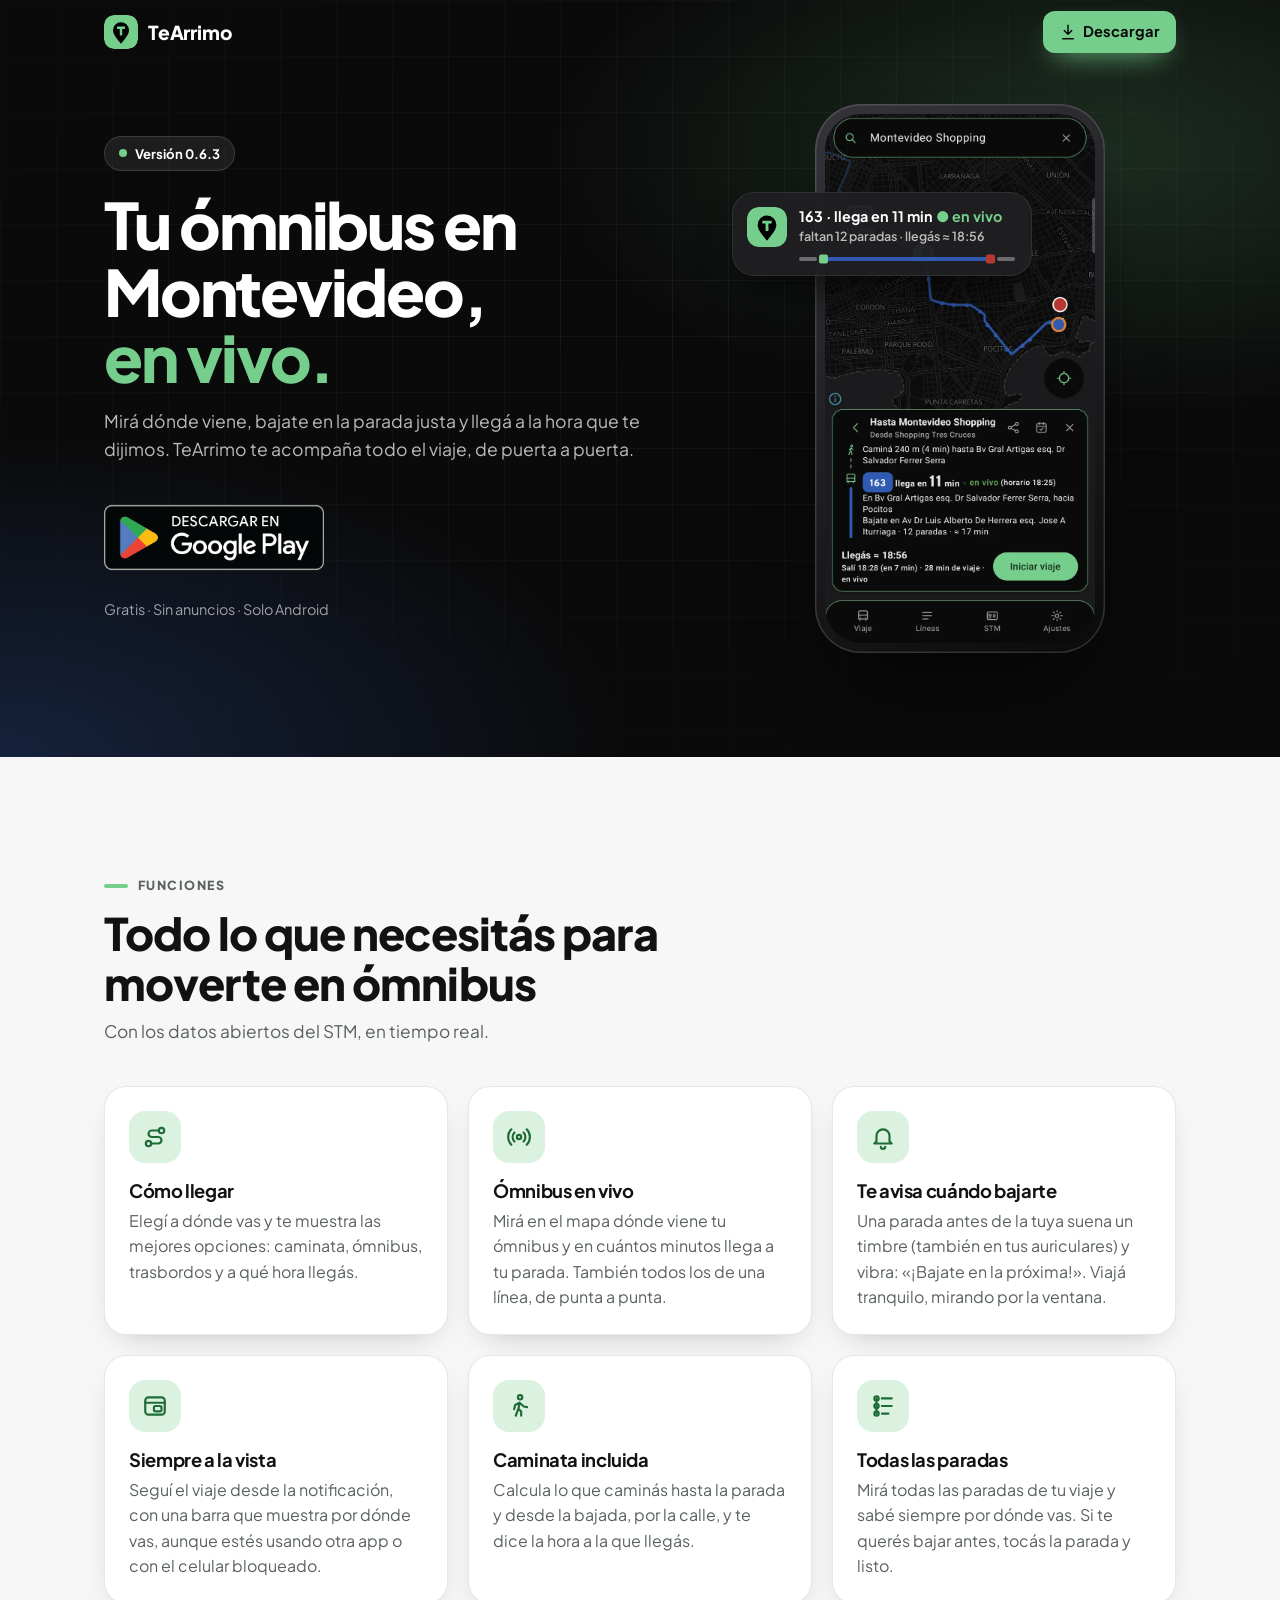
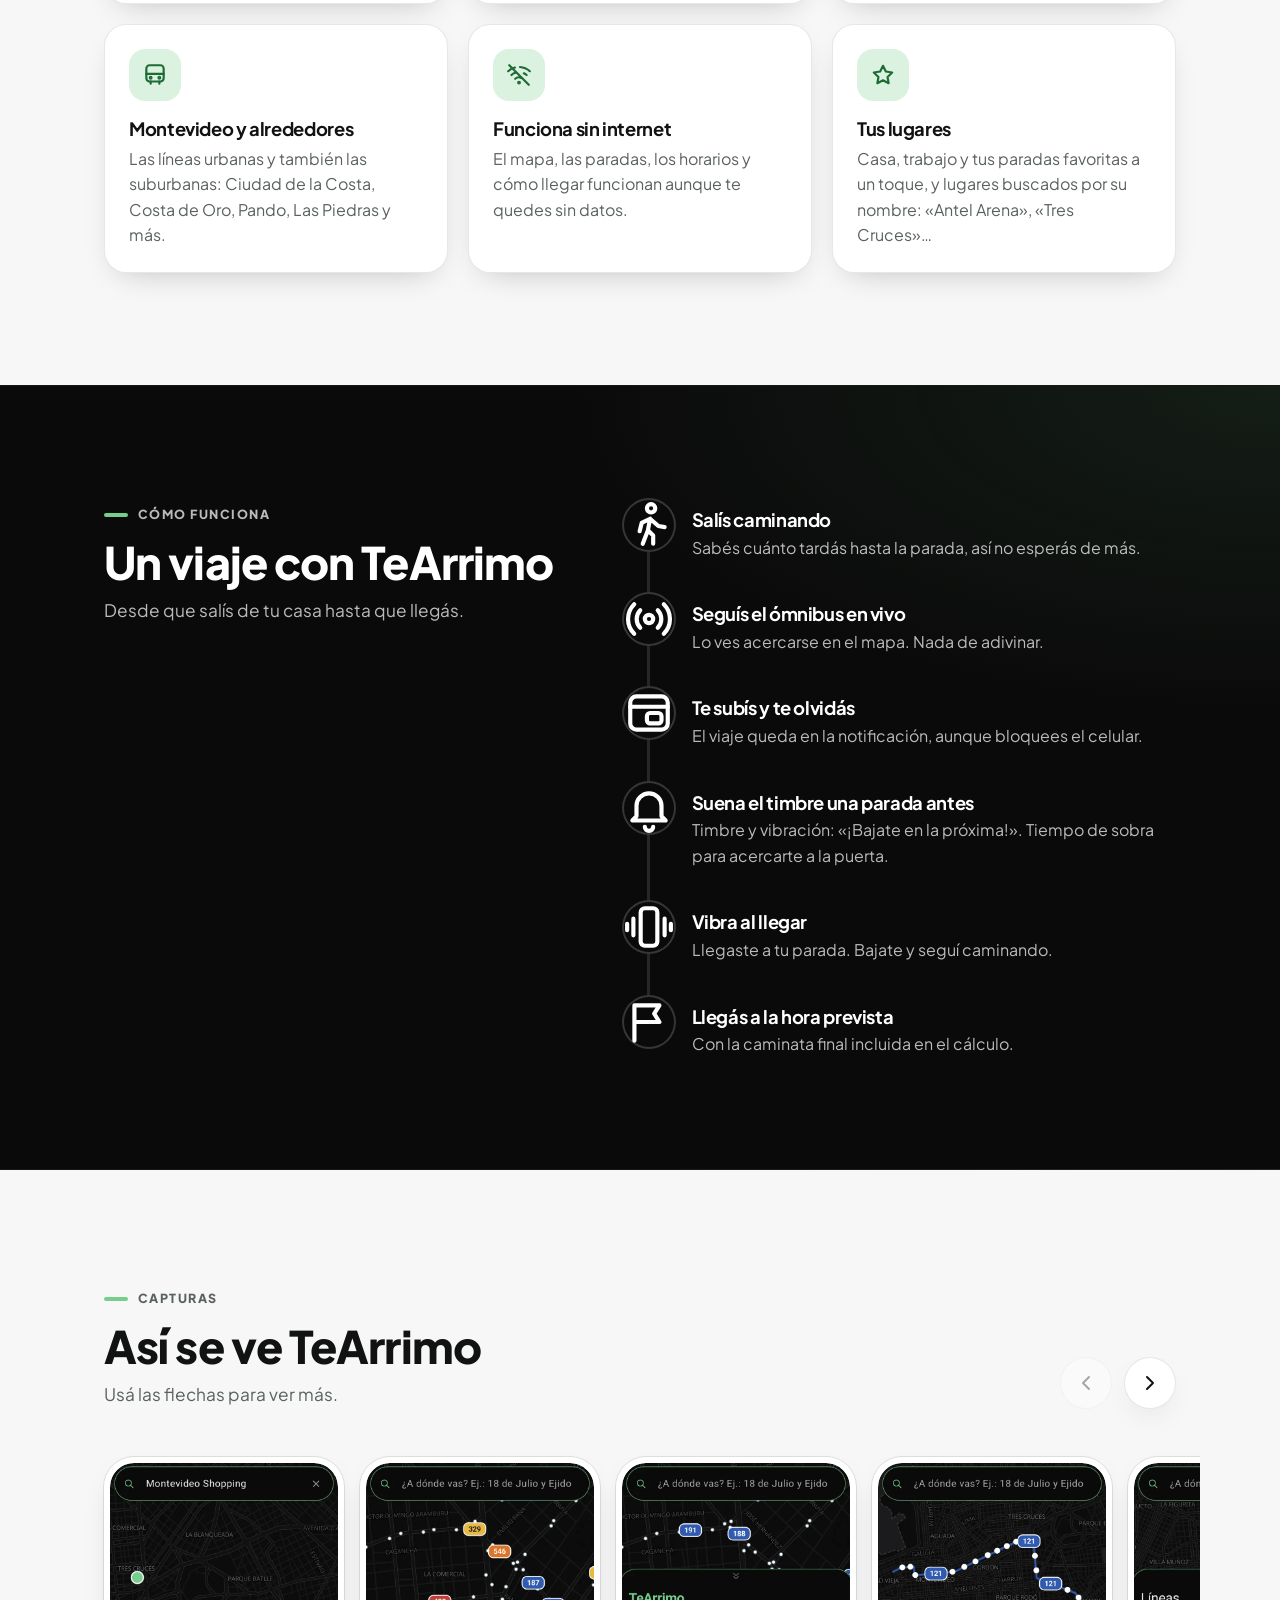
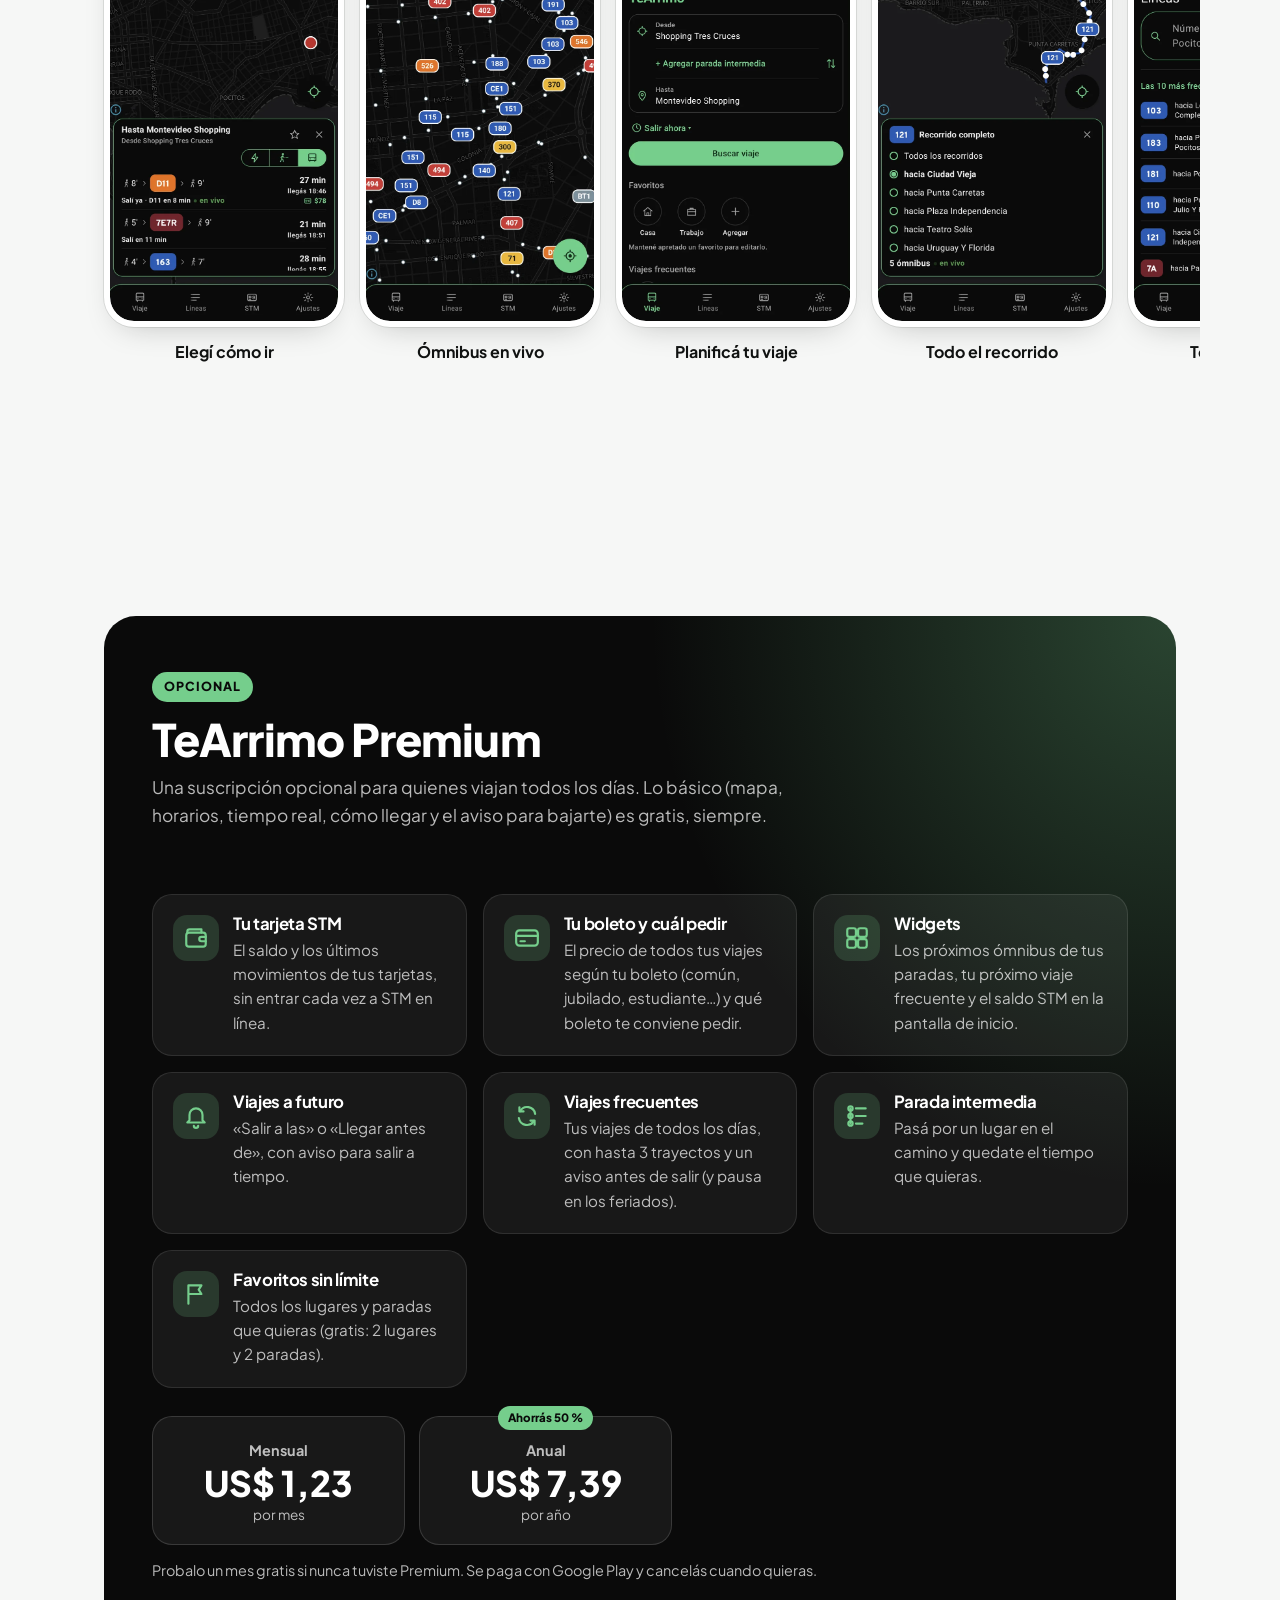
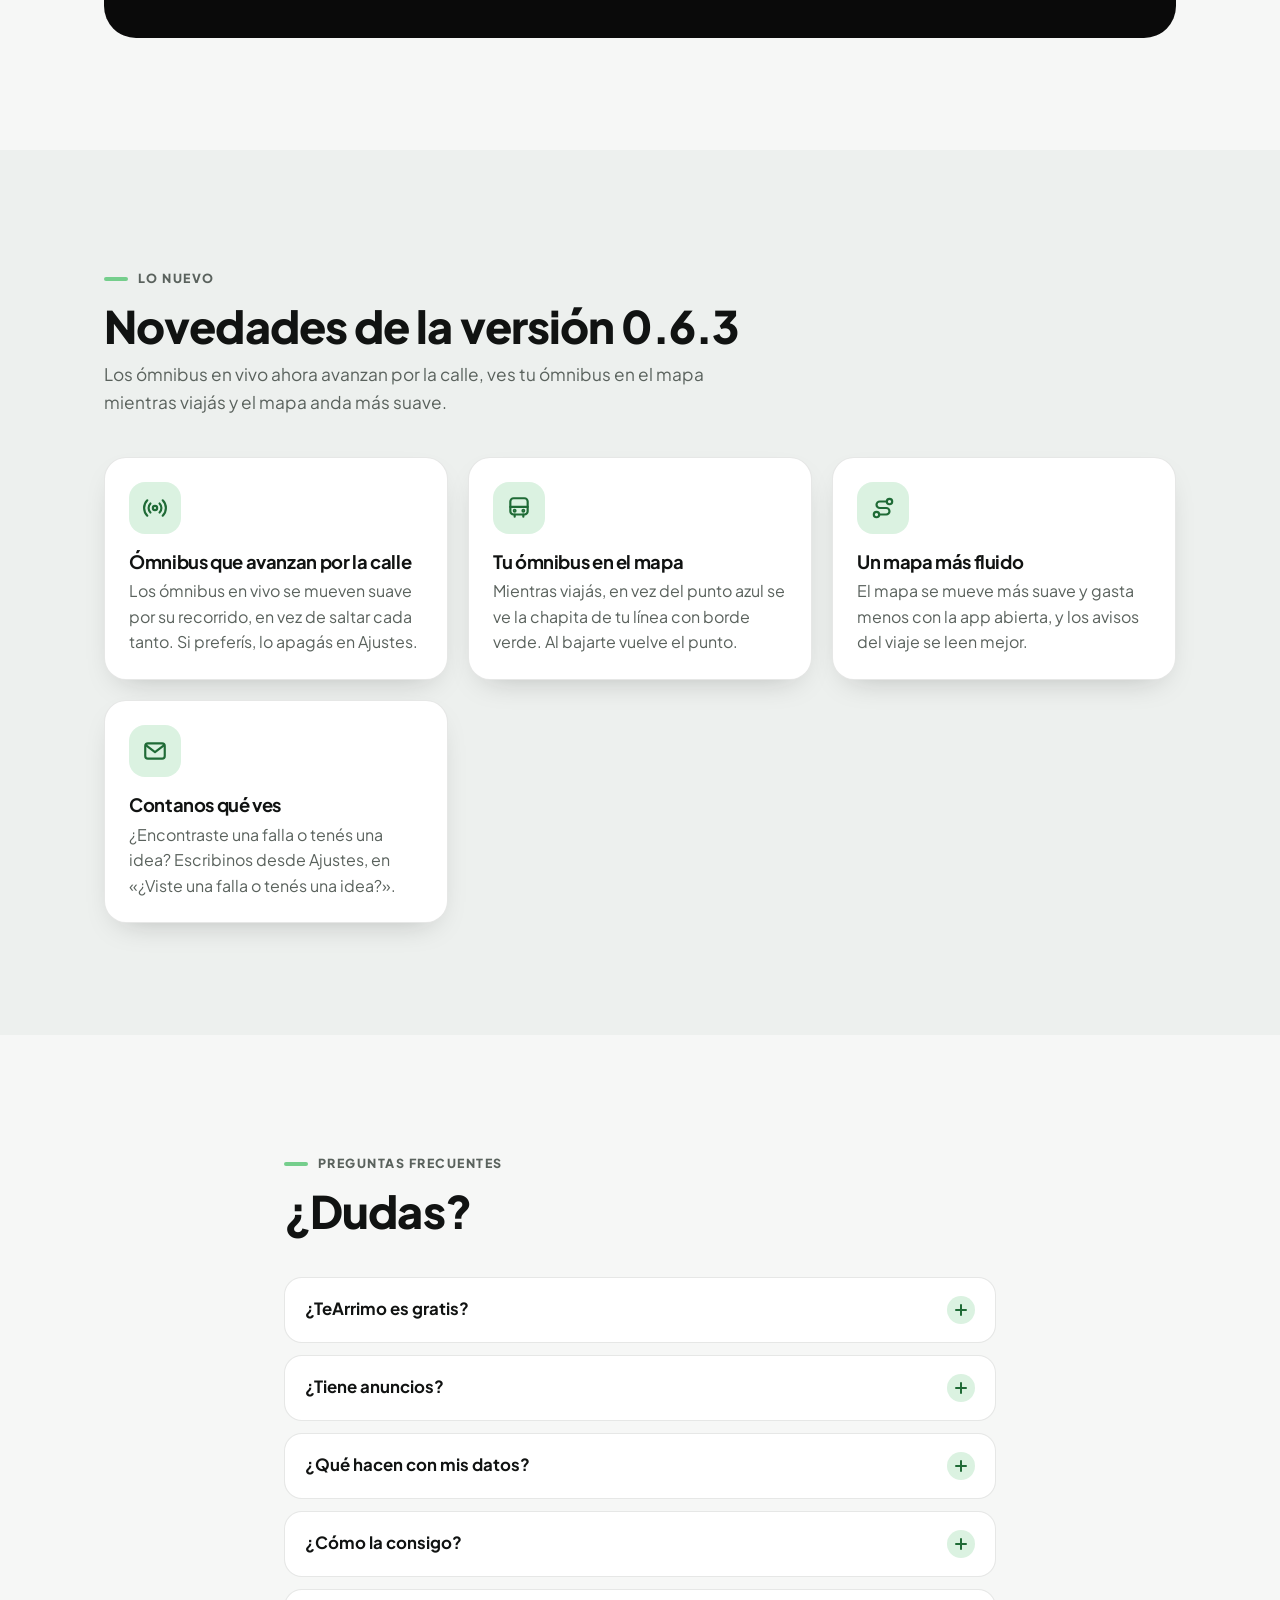
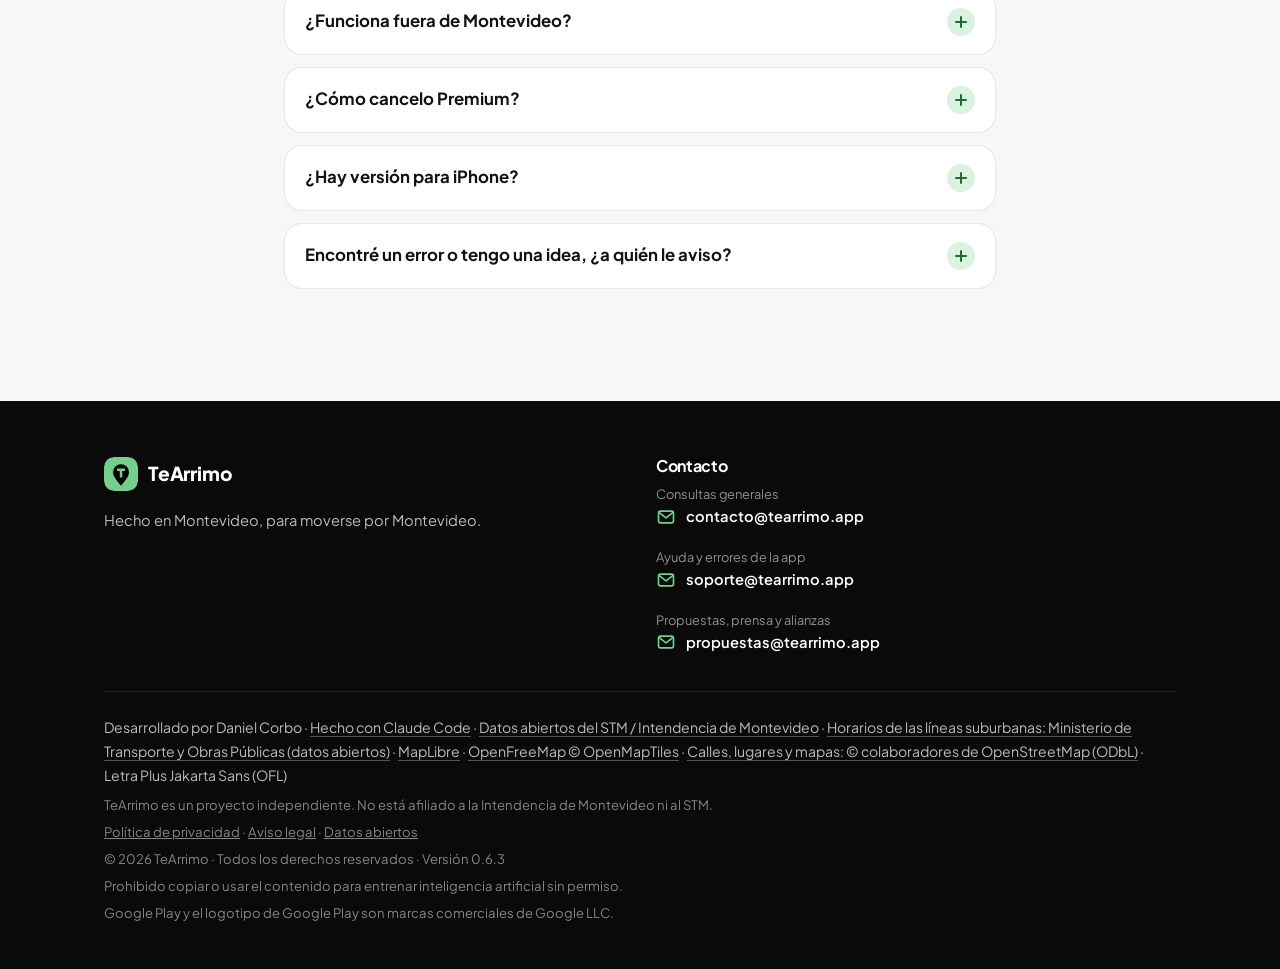
==== index.html @ 63206f64 "Versión 0.6.3: novedades (ómnibus en movimiento, tu ómnibus en el mapa, mapa más fluido, contacto) C" ====
<!doctype html>
<html lang="es-UY">
<head>
  <meta charset="utf-8">
  <meta name="viewport" content="width=device-width, initial-scale=1, viewport-fit=cover">
  <!-- Reserva de minería de textos y datos e inteligencia artificial (ver /legal/) -->
  <meta name="tdm-reservation" content="1">
  <meta name="tdm-policy" content="https://www.tearrimo.app/legal/">
  <meta name="robots" content="noai, noimageai">
  <title>TeArrimo · Tu ómnibus en Montevideo, en vivo</title>
  <meta name="description" content="TeArrimo es una app Android para viajar en ómnibus en Montevideo: ómnibus en vivo, alerta para bajarte en tu parada y hora estimada de llegada.">
  <link rel="canonical" href="https://www.tearrimo.app/">
  <!-- Ficha para Google: la escribe herramientas/armar-html.mjs con los datos de config.js (no tocar a mano) -->
  <!--auto:ficha-->
  <script type="application/ld+json">
[
  {
    "@context": "https://schema.org",
    "@type": "WebSite",
    "name": "TeArrimo",
    "url": "https://www.tearrimo.app/",
    "inLanguage": "es-UY"
  },
  {
    "@context": "https://schema.org",
    "@type": "MobileApplication",
    "name": "TeArrimo",
    "alternateName": "TeArrimo: ómnibus Montevideo",
    "description": "App Android para viajar en ómnibus en Montevideo y el área metropolitana: ómnibus en vivo, cómo llegar, alerta para bajarte en tu parada y hora estimada de llegada. Gratis y sin anuncios.",
    "url": "https://www.tearrimo.app/",
    "image": "https://www.tearrimo.app/img/icono-192.png",
    "operatingSystem": "Android",
    "applicationCategory": "TravelApplication",
    "inLanguage": "es",
    "softwareVersion": "0.6.3",
    "installUrl": "https://play.google.com/store/apps/details?id=app.omniuy",
    "downloadUrl": "https://play.google.com/store/apps/details?id=app.omniuy",
    "offers": {
      "@type": "Offer",
      "price": "0",
      "priceCurrency": "USD"
    },
    "areaServed": {
      "@type": "City",
      "name": "Montevideo"
    },
    "publisher": {
      "@type": "Organization",
      "name": "TeArrimo",
      "url": "https://www.tearrimo.app/",
      "logo": "https://www.tearrimo.app/img/icono-192.png"
    }
  }
]
  </script>
  <!--/auto:ficha-->
  <meta name="theme-color" content="#0A0A0A">

  <!-- Vista previa al compartir (WhatsApp, Facebook, etc.).
       WhatsApp NO lee config.js: si cambiás estos textos, cambialos acá. -->
  <meta property="og:type" content="website">
  <meta property="og:locale" content="es_UY">
  <meta property="og:site_name" content="TeArrimo">
  <meta property="og:title" content="TeArrimo · Tu ómnibus en Montevideo, en vivo">
  <meta property="og:description" content="Ómnibus en vivo, alerta para bajarte en tu parada y hora estimada de llegada. Descargala gratis para Android.">
  <meta property="og:url" content="https://www.tearrimo.app/">
  <meta property="og:image" content="https://www.tearrimo.app/img/og-imagen.png?v=3">
  <meta property="og:image:width" content="1200">
  <meta property="og:image:height" content="630">
  <meta property="og:image:alt" content="TeArrimo, tu ómnibus en Montevideo en vivo">
  <meta name="twitter:card" content="summary_large_image">

  <!-- Ícono de la pestaña: .ico para las computadoras (algunos navegadores lo piden siempre en /favicon.ico),
       32×32 en PNG y SVG para los que lo entienden -->
  <link rel="icon" href="/favicon.ico?v=3" sizes="32x32">
  <link rel="icon" href="img/favicon-32.png?v=3" type="image/png" sizes="32x32">
  <link rel="icon" href="img/favicon.svg?v=3" type="image/svg+xml">
  <link rel="icon" href="img/icono-192.png?v=3" type="image/png" sizes="192x192">
  <link rel="apple-touch-icon" href="img/icono-180.png?v=3">

  <link rel="preconnect" href="https://fonts.googleapis.com">
  <link rel="preconnect" href="https://fonts.gstatic.com" crossorigin>
  <link href="https://fonts.googleapis.com/css2?family=Plus+Jakarta+Sans:wght@400;600;700;800&display=swap" rel="stylesheet">
  <link rel="stylesheet" href="css/estilos.css">

  <script src="config.js"></script>
  <script>
    /* Aplica los colores de config.js antes de mostrar la página */
    (function () {
      var raiz = document.documentElement;
      raiz.classList.add('js');
      var c = window.OMNIUY && window.OMNIUY.colores;
      if (!c) return;
      if (c.principal) raiz.style.setProperty('--principal', c.principal);
      if (c.acento) raiz.style.setProperty('--acento', c.acento);
      if (c.sobreAcento) raiz.style.setProperty('--sobre-acento', c.sobreAcento);
    })();
  </script>
  <script src="js/plantillas.js" defer></script>
  <script src="js/main.js" defer></script>
</head>
<body>
  <a class="saltar" href="#contenido">Saltar al contenido</a>

  <!-- ================= BARRA SUPERIOR ================= -->
  <header class="barra" id="barra">
    <div class="contenedor barra__in">
      <a class="marca" href="#inicio" aria-label="TeArrimo, inicio">
        <img data-logo src="img/logo.svg" alt="" width="34" height="34">
        <span>TeArrimo</span>
      </a>
      <a class="btn btn--acento btn--chico" data-apk href="https://play.google.com/store/apps/details?id=app.omniuy" target="_blank" rel="noopener">
        <span data-icono="descargar"></span>Descargar
      </a>
    </div>
  </header>

  <main id="contenido">

    <!-- ================= PORTADA ================= -->
    <section class="hero" id="inicio">
      <div class="contenedor hero__in">
        <div class="hero__texto">
          <span class="chip revelar" data-version>Versión 0.6.3</span>
          <!-- Aviso de la próxima versión (config.js › textos.seViene.aviso; vacío = no se ve) -->
          <a class="anuncio revelar" href="#se-viene" data-aviso-se-viene hidden>
            <span data-t="seViene.aviso"></span><span aria-hidden="true">→</span>
          </a>
          <h1 class="revelar" style="--retardo:80ms">
            <span data-t="hero.titulo">Tu ómnibus en Montevideo,</span>
            <em data-t="hero.tituloDestacado">en vivo.</em>
          </h1>
          <p class="hero__sub revelar" style="--retardo:160ms" data-t="hero.subtitulo">Mirá dónde viene, bajate en la parada justa y llegá a la hora que te dijimos. TeArrimo te acompaña todo el viaje, de puerta a puerta.</p>

          <div class="descarga revelar" id="descargar" style="--retardo:240ms">
            <a class="btn btn--acento btn--grande btn--pulso" data-apk href="#" hidden>
              <span data-icono="descargar"></span>
              <span class="btn__textos">
                <strong data-t="hero.boton">Descargar APK</strong>
                <small data-version-linea>Gratis en Google Play</small>
              </span>
            </a>
            <!-- Botón de antes de publicar («Próximamente en Google Play»): escondido mientras está el badge -->
            <a class="btn btn--play" data-play href="#" role="button" aria-disabled="true" hidden>
              <span data-icono="play"></span>
              <span class="btn__textos">
                <small>Próximamente en</small>
                <strong>Google Play</strong>
              </span>
            </a>
            <!-- Badge oficial de Google Play: se muestra cuando la app está publicada -->
            <a class="badge-play" data-play-badge href="https://play.google.com/store/apps/details?id=app.omniuy" target="_blank" rel="noopener">
              <img src="img/google-play-badge.png" alt="Descargar en Google Play" width="646" height="250">
            </a>
          </div>
          <p class="hero__nota revelar" style="--retardo:320ms">
            <span data-t="hero.nota">Gratis · Sin anuncios · Solo Android</span><span data-requisitos></span><span data-solo-apk hidden> ·
            <a href="#instalar" data-t="hero.enlaceAyuda">¿Cómo se instala?</a></span>
          </p>
        </div>

        <div class="hero__visual revelar" style="--retardo:200ms">
          <div class="telefono">
            <div class="telefono__pantalla">
              <img class="telefono__captura" data-captura-portada alt="Captura de TeArrimo" hidden>
              <!-- Ilustración que se muestra mientras no haya captura de portada -->
              <svg class="mapa" data-mapa viewBox="0 0 260 540" preserveAspectRatio="xMidYMid slice" aria-hidden="true">
                <rect class="mapa__tierra" width="260" height="540"/>
                <g class="mapa__calles">
                  <path d="M0 120L260 40M0 230L260 150M0 350L260 250M-20 470L260 380"/>
                  <path d="M40 0L90 540M150 0L130 540M230 0L250 540"/>
                  <path class="mapa__avenida" d="M0 300C80 280 120 200 260 190"/>
                </g>
                <path class="mapa__agua" d="M0 455C40 440 70 470 110 462S170 480 200 500 250 505 260 520V540H0Z"/>
                <path class="mapa__ruta" id="ruta" d="M60 430L120 395L140 330L150 260L190 215L200 160L222 120"/>
                <path class="mapa__caminata" d="M40 452L60 430M222 120L236 92"/>
                <circle class="mapa__subida" cx="60" cy="430" r="7"/>
                <circle class="mapa__bajada" cx="222" cy="120" r="7"/>
                <circle class="mapa__yo" cx="40" cy="452" r="6"/>
                <circle class="mapa__destino" cx="236" cy="92" r="8"/>
                <g class="mapa__bus">
                  <circle r="15"/>
                  <path d="M-6-7h12a2 2 0 0 1 2 2v9a2 2 0 0 1-2 2h-12a2 2 0 0 1-2-2v-9a2 2 0 0 1 2-2zM-8-1h16"/>
                  <animateMotion dur="11s" repeatCount="indefinite" rotate="0">
                    <mpath href="#ruta"/>
                  </animateMotion>
                </g>
              </svg>
            </div>
          </div>
          <!-- Notificación de ejemplo, con el estilo de la de la app -->
          <div class="aviso-flotante" aria-hidden="true">
            <img class="aviso-flotante__icono" data-logo src="img/logo.svg" alt="" width="40" height="40">
            <span class="aviso-flotante__textos">
              <strong><span data-t="hero.notificacionTitulo">163 · llega en 11 min</span> <em>● en vivo</em></strong>
              <small data-t="hero.notificacionTexto">faltan 12 paradas · llegás ≈ 18:56</small>
              <span class="aviso-flotante__barra"><i></i><b></b><i></i></span>
            </span>
          </div>
        </div>
      </div>
    </section>

    <!-- ================= FUNCIONES ================= -->
    <section class="seccion" id="funciones">
      <div class="contenedor">
        <div class="cabeza-con-flechas">
          <header class="seccion__cabeza revelar">
            <span class="antetitulo" data-t="funciones.antetitulo">Funciones</span>
            <h2 data-t="funciones.titulo">Todo lo que necesitás para moverte en ómnibus</h2>
            <p class="seccion__intro" data-t="funciones.intro">Con los datos abiertos del STM, en tiempo real.</p>
          </header>
          <!-- Flechas: solo con mouse y si las tarjetas están en fila (ventana angosta) -->
          <div class="flechas" data-flechas-de="lista-funciones" hidden>
            <button type="button" class="flecha" data-desplazar="-1" aria-label="Ver las anteriores"><span data-icono="izquierda"></span></button>
            <button type="button" class="flecha" data-desplazar="1" aria-label="Ver más"><span data-icono="derecha"></span></button>
          </div>
        </div>
        <div class="grid grid--funciones deslizable" id="lista-funciones" tabindex="0" aria-label="Funciones"><!--auto--><article class="tarjeta revelar" style="--retardo:0ms"><div class="icono"><svg viewBox="0 0 24 24" fill="none" stroke="currentColor" stroke-width="2" stroke-linecap="round" stroke-linejoin="round" aria-hidden="true"><circle cx="6" cy="18" r="2.5"/><circle cx="18" cy="6" r="2.5"/><path d="M8.5 18H15a3 3 0 0 0 0-6H9a3 3 0 0 1 0-6h6.5"/></svg></div><h3>Cómo llegar</h3><p>Elegí a dónde vas y te muestra las mejores opciones: caminata, ómnibus, trasbordos y a qué hora llegás.</p></article><article class="tarjeta revelar" style="--retardo:90ms"><div class="icono"><svg viewBox="0 0 24 24" fill="none" stroke="currentColor" stroke-width="2" stroke-linecap="round" stroke-linejoin="round" aria-hidden="true"><circle cx="12" cy="12" r="2"/><path d="M7.8 7.8a6 6 0 0 0 0 8.4M16.2 7.8a6 6 0 0 1 0 8.4M4.9 4.9a10 10 0 0 0 0 14.2M19.1 4.9a10 10 0 0 1 0 14.2"/></svg></div><h3>Ómnibus en vivo</h3><p>Mirá en el mapa dónde viene tu ómnibus y en cuántos minutos llega a tu parada. También todos los de una línea, de punta a punta.</p></article><article class="tarjeta revelar" style="--retardo:180ms"><div class="icono"><svg viewBox="0 0 24 24" fill="none" stroke="currentColor" stroke-width="2" stroke-linecap="round" stroke-linejoin="round" aria-hidden="true"><path d="M6 16v-5a6 6 0 1 1 12 0v5l2 2H4z"/><path d="M10 21a2 2 0 0 0 4 0"/></svg></div><h3>Te avisa cuándo bajarte</h3><p>Una parada antes de la tuya suena un timbre (también en tus auriculares) y vibra: «¡Bajate en la próxima!». Viajá tranquilo, mirando por la ventana.</p></article><article class="tarjeta revelar" style="--retardo:0ms"><div class="icono"><svg viewBox="0 0 24 24" fill="none" stroke="currentColor" stroke-width="2" stroke-linecap="round" stroke-linejoin="round" aria-hidden="true"><rect x="3" y="4" width="18" height="16" rx="3"/><path d="M3 9h18"/><rect x="11" y="12" width="7" height="5" rx="1.5"/></svg></div><h3>Siempre a la vista</h3><p>Seguí el viaje desde la notificación, con una barra que muestra por dónde vas, aunque estés usando otra app o con el celular bloqueado.</p></article><article class="tarjeta revelar" style="--retardo:90ms"><div class="icono"><svg viewBox="0 0 24 24" fill="none" stroke="currentColor" stroke-width="2" stroke-linecap="round" stroke-linejoin="round" aria-hidden="true"><circle cx="13" cy="4" r="2"/><path d="M9 21l2.5-6.5L14 17v4M11.5 14.5L12.5 9l4 3.5 3 .5M12.5 9L8.5 11l-1 4"/></svg></div><h3>Caminata incluida</h3><p>Calcula lo que caminás hasta la parada y desde la bajada, por la calle, y te dice la hora a la que llegás.</p></article><article class="tarjeta revelar" style="--retardo:180ms"><div class="icono"><svg viewBox="0 0 24 24" fill="none" stroke="currentColor" stroke-width="2" stroke-linecap="round" stroke-linejoin="round" aria-hidden="true"><path d="M6 5v14"/><circle cx="6" cy="5" r="2"/><circle cx="6" cy="12" r="2"/><circle cx="6" cy="19" r="2"/><path d="M11 5h9M11 12h9M11 19h6"/></svg></div><h3>Todas las paradas</h3><p>Mirá todas las paradas de tu viaje y sabé siempre por dónde vas. Si te querés bajar antes, tocás la parada y listo.</p></article><article class="tarjeta revelar" style="--retardo:0ms"><div class="icono"><svg viewBox="0 0 24 24" fill="none" stroke="currentColor" stroke-width="2" stroke-linecap="round" stroke-linejoin="round" aria-hidden="true"><rect x="4" y="3" width="16" height="15" rx="3"/><path d="M4 11h16M8 18v2M16 18v2"/><circle cx="8" cy="14.5" r=".8"/><circle cx="16" cy="14.5" r=".8"/></svg></div><h3>Montevideo y alrededores</h3><p>Las líneas urbanas y también las suburbanas: Ciudad de la Costa, Costa de Oro, Pando, Las Piedras y más.</p></article><article class="tarjeta revelar" style="--retardo:90ms"><div class="icono"><svg viewBox="0 0 24 24" fill="none" stroke="currentColor" stroke-width="2" stroke-linecap="round" stroke-linejoin="round" aria-hidden="true"><path d="M2 8.5a15 15 0 0 1 6.2-3.4M12.9 4.6A15 15 0 0 1 22 8.5M5 12a10 10 0 0 1 4.2-2.3M19 12a10 10 0 0 0-2.5-1.6M8.5 15.5a5 5 0 0 1 5.6-.8"/><circle cx="12" cy="19" r=".8"/><path d="M3 3l18 18"/></svg></div><h3>Funciona sin internet</h3><p>El mapa, las paradas, los horarios y cómo llegar funcionan aunque te quedes sin datos.</p></article><article class="tarjeta revelar" style="--retardo:180ms"><div class="icono"><svg viewBox="0 0 24 24" fill="none" stroke="currentColor" stroke-width="2" stroke-linecap="round" stroke-linejoin="round" aria-hidden="true"><path d="M12 3.5l2.6 5.3 5.9.9-4.3 4.1 1 5.8L12 16.9l-5.2 2.7 1-5.8-4.3-4.1 5.9-.9z"/></svg></div><h3>Tus lugares</h3><p>Casa, trabajo y tus paradas favoritas a un toque, y lugares buscados por su nombre: «Antel Arena», «Tres Cruces»…</p></article><!--/auto--></div>
      </div>
    </section>

    <!-- ================= UN VIAJE ================= -->
    <section class="seccion seccion--oscura" id="viaje">
      <div class="contenedor viaje__in">
        <header class="seccion__cabeza revelar">
          <span class="antetitulo" data-t="viaje.antetitulo">Cómo funciona</span>
          <h2 data-t="viaje.titulo">Un viaje con TeArrimo</h2>
          <p class="seccion__intro" data-t="viaje.intro">Desde que salís de tu casa hasta que llegás.</p>
        </header>
        <ol class="linea" id="lista-viaje">
          <li class="linea__progreso" aria-hidden="true"></li>
          <!--auto--><li class="paso revelar"><div class="paso__icono"><svg viewBox="0 0 24 24" fill="none" stroke="currentColor" stroke-width="2" stroke-linecap="round" stroke-linejoin="round" aria-hidden="true"><circle cx="13" cy="4" r="2"/><path d="M9 21l2.5-6.5L14 17v4M11.5 14.5L12.5 9l4 3.5 3 .5M12.5 9L8.5 11l-1 4"/></svg></div><div><h3>Salís caminando</h3><p>Sabés cuánto tardás hasta la parada, así no esperás de más.</p></div></li><li class="paso revelar"><div class="paso__icono"><svg viewBox="0 0 24 24" fill="none" stroke="currentColor" stroke-width="2" stroke-linecap="round" stroke-linejoin="round" aria-hidden="true"><circle cx="12" cy="12" r="2"/><path d="M7.8 7.8a6 6 0 0 0 0 8.4M16.2 7.8a6 6 0 0 1 0 8.4M4.9 4.9a10 10 0 0 0 0 14.2M19.1 4.9a10 10 0 0 1 0 14.2"/></svg></div><div><h3>Seguís el ómnibus en vivo</h3><p>Lo ves acercarse en el mapa. Nada de adivinar.</p></div></li><li class="paso revelar"><div class="paso__icono"><svg viewBox="0 0 24 24" fill="none" stroke="currentColor" stroke-width="2" stroke-linecap="round" stroke-linejoin="round" aria-hidden="true"><rect x="3" y="4" width="18" height="16" rx="3"/><path d="M3 9h18"/><rect x="11" y="12" width="7" height="5" rx="1.5"/></svg></div><div><h3>Te subís y te olvidás</h3><p>El viaje queda en la notificación, aunque bloquees el celular.</p></div></li><li class="paso revelar"><div class="paso__icono"><svg viewBox="0 0 24 24" fill="none" stroke="currentColor" stroke-width="2" stroke-linecap="round" stroke-linejoin="round" aria-hidden="true"><path d="M6 16v-5a6 6 0 1 1 12 0v5l2 2H4z"/><path d="M10 21a2 2 0 0 0 4 0"/></svg></div><div><h3>Suena el timbre una parada antes</h3><p>Timbre y vibración: «¡Bajate en la próxima!». Tiempo de sobra para acercarte a la puerta.</p></div></li><li class="paso revelar"><div class="paso__icono"><svg viewBox="0 0 24 24" fill="none" stroke="currentColor" stroke-width="2" stroke-linecap="round" stroke-linejoin="round" aria-hidden="true"><rect x="8" y="3" width="8" height="18" rx="2"/><path d="M4.5 8v8M19.5 8v8M1.5 10.5v3M22.5 10.5v3"/></svg></div><div><h3>Vibra al llegar</h3><p>Llegaste a tu parada. Bajate y seguí caminando.</p></div></li><li class="paso revelar"><div class="paso__icono"><svg viewBox="0 0 24 24" fill="none" stroke="currentColor" stroke-width="2" stroke-linecap="round" stroke-linejoin="round" aria-hidden="true"><path d="M5 21V4M5 4h12l-2.5 4L17 12H5"/></svg></div><div><h3>Llegás a la hora prevista</h3><p>Con la caminata final incluida en el cálculo.</p></div></li><!--/auto-->
        </ol>
      </div>
    </section>

    <!-- ================= CAPTURAS ================= -->
    <section class="seccion" id="capturas">
      <div class="contenedor">
        <div class="capturas__cabeza">
          <header class="seccion__cabeza revelar">
            <span class="antetitulo" data-t="capturas.antetitulo">Capturas</span>
            <h2 data-t="capturas.titulo">Así se ve TeArrimo</h2>
            <p class="seccion__intro" data-capturas-intro data-t="capturas.intro">Deslizá para ver más.</p>
          </header>
          <!-- Flechas: solo aparecen en computadoras (con mouse) -->
          <div class="flechas revelar" data-flechas hidden>
            <button type="button" class="flecha" data-desplazar="-1" aria-label="Ver capturas anteriores">
              <span data-icono="izquierda"></span>
            </button>
            <button type="button" class="flecha" data-desplazar="1" aria-label="Ver más capturas">
              <span data-icono="derecha"></span>
            </button>
          </div>
        </div>
        <div class="carrusel" id="lista-capturas" tabindex="0" aria-label="Capturas de pantalla"><!--auto--><figure class="captura revelar" style="--retardo:0ms"><div class="captura__marco"><div class="captura__vacia"><span class="icono"><svg viewBox="0 0 24 24" fill="none" stroke="currentColor" stroke-width="2" stroke-linecap="round" stroke-linejoin="round" aria-hidden="true"><rect x="3" y="3" width="18" height="18" rx="3"/><circle cx="9" cy="9" r="2"/><path d="M21 15l-5-5L5 21"/></svg></span>Captura en camino</div><img src="img/capturas/captura-1.webp?v=3" alt="Elegí cómo ir" loading="lazy" decoding="async"></div><figcaption>Elegí cómo ir</figcaption></figure><figure class="captura revelar" style="--retardo:90ms"><div class="captura__marco"><div class="captura__vacia"><span class="icono"><svg viewBox="0 0 24 24" fill="none" stroke="currentColor" stroke-width="2" stroke-linecap="round" stroke-linejoin="round" aria-hidden="true"><rect x="3" y="3" width="18" height="18" rx="3"/><circle cx="9" cy="9" r="2"/><path d="M21 15l-5-5L5 21"/></svg></span>Captura en camino</div><img src="img/capturas/captura-2.webp?v=3" alt="Ómnibus en vivo" loading="lazy" decoding="async"></div><figcaption>Ómnibus en vivo</figcaption></figure><figure class="captura revelar" style="--retardo:180ms"><div class="captura__marco"><div class="captura__vacia"><span class="icono"><svg viewBox="0 0 24 24" fill="none" stroke="currentColor" stroke-width="2" stroke-linecap="round" stroke-linejoin="round" aria-hidden="true"><rect x="3" y="3" width="18" height="18" rx="3"/><circle cx="9" cy="9" r="2"/><path d="M21 15l-5-5L5 21"/></svg></span>Captura en camino</div><img src="img/capturas/captura-3.webp?v=3" alt="Planificá tu viaje" loading="lazy" decoding="async"></div><figcaption>Planificá tu viaje</figcaption></figure><figure class="captura revelar" style="--retardo:270ms"><div class="captura__marco"><div class="captura__vacia"><span class="icono"><svg viewBox="0 0 24 24" fill="none" stroke="currentColor" stroke-width="2" stroke-linecap="round" stroke-linejoin="round" aria-hidden="true"><rect x="3" y="3" width="18" height="18" rx="3"/><circle cx="9" cy="9" r="2"/><path d="M21 15l-5-5L5 21"/></svg></span>Captura en camino</div><img src="img/capturas/captura-4.webp?v=3" alt="Todo el recorrido" loading="lazy" decoding="async"></div><figcaption>Todo el recorrido</figcaption></figure><figure class="captura revelar" style="--retardo:270ms"><div class="captura__marco"><div class="captura__vacia"><span class="icono"><svg viewBox="0 0 24 24" fill="none" stroke="currentColor" stroke-width="2" stroke-linecap="round" stroke-linejoin="round" aria-hidden="true"><rect x="3" y="3" width="18" height="18" rx="3"/><circle cx="9" cy="9" r="2"/><path d="M21 15l-5-5L5 21"/></svg></span>Captura en camino</div><img src="img/capturas/captura-5.webp?v=3" alt="Todas las líneas" loading="lazy" decoding="async"></div><figcaption>Todas las líneas</figcaption></figure><!--/auto--></div>
      </div>
    </section>

    <!-- ================= INSTALAR ================= -->
    <section class="seccion seccion--alterna" id="instalar" data-solo-apk hidden>
      <div class="contenedor">
        <header class="seccion__cabeza revelar">
          <span class="antetitulo" data-t="instalar.antetitulo">Instalación</span>
          <h2 data-t="instalar.titulo">Cómo instalar el APK</h2>
          <p class="seccion__intro" data-t="instalar.intro">Lleva un minuto. Como la app todavía no está en Google Play, se instala con un archivo.</p>
        </header>
        <ol class="grid grid--pasos" id="lista-pasos"><!--auto--><li class="tarjeta paso-instalar revelar" style="--retardo:0ms"><h3>Tocá «Descargar APK»</h3><p>Se descarga el archivo omniuy.apk. Si el navegador te pregunta, elegí «Descargar de todos modos».</p></li><li class="tarjeta paso-instalar revelar" style="--retardo:90ms"><h3>Abrí el archivo</h3><p>Tocá la notificación de descarga, o buscalo en la app Archivos › Descargas.</p></li><li class="tarjeta paso-instalar revelar" style="--retardo:180ms"><h3>Permití la instalación</h3><p>Si Android te avisa, tocá «Configuración» y activá «Permitir de esta fuente». Después volvé atrás.</p></li><li class="tarjeta paso-instalar revelar" style="--retardo:270ms"><h3>Instalá y listo</h3><p>Tocá «Instalar». Si Play Protect muestra un aviso, elegí «Instalar de todos modos».</p></li><!--/auto--></ol>
        <div class="aviso revelar">
          <span data-icono="escudo"></span>
          <p data-t="instalar.aviso">Los avisos de Android son normales: aparecen con cualquier app que no viene de Google Play. Descargá TeArrimo solo desde esta página.</p>
        </div>
        <div class="centrado revelar">
          <a class="btn btn--acento btn--grande" data-apk href="#" hidden>
            <span data-icono="descargar"></span>
            <span class="btn__textos">
              <strong data-t="hero.boton">Descargar APK</strong>
              <small data-version-linea>Gratis en Google Play</small>
            </span>
          </a>
        </div>
      </div>
    </section>

    <!-- ================= PREMIUM ================= -->
    <section class="seccion" id="premium">
      <div class="contenedor">
        <div class="premium revelar">
          <div class="cabeza-con-flechas">
            <header class="seccion__cabeza">
              <span class="etiqueta" data-t="premium.antetitulo">Opcional</span>
              <h2 data-t="premium.titulo">TeArrimo Premium</h2>
              <p class="seccion__intro" data-t="premium.intro">Una suscripción opcional para quienes viajan todos los días. Lo básico (mapa, horarios, tiempo real, cómo llegar y el aviso para bajarte) es gratis, siempre.</p>
            </header>
            <div class="flechas" data-flechas-de="lista-premium" hidden>
              <button type="button" class="flecha" data-desplazar="-1" aria-label="Ver los anteriores"><span data-icono="izquierda"></span></button>
              <button type="button" class="flecha" data-desplazar="1" aria-label="Ver más"><span data-icono="derecha"></span></button>
            </div>
          </div>
          <div class="grid grid--premium deslizable" id="lista-premium" tabindex="0" aria-label="Beneficios de Premium"><!--auto--><div class="beneficio"><div class="icono"><svg viewBox="0 0 24 24" fill="none" stroke="currentColor" stroke-width="2" stroke-linecap="round" stroke-linejoin="round" aria-hidden="true"><path d="M4 7V6a2 2 0 0 1 2-2h11v3"/><rect x="3" y="7" width="18" height="13" rx="2.5"/><path d="M21 11h-4a2 2 0 0 0 0 4h4"/></svg></div><div><h3>Tu tarjeta STM</h3><p>El saldo y los últimos movimientos de tus tarjetas, sin entrar cada vez a STM en línea.</p></div></div><div class="beneficio"><div class="icono"><svg viewBox="0 0 24 24" fill="none" stroke="currentColor" stroke-width="2" stroke-linecap="round" stroke-linejoin="round" aria-hidden="true"><rect x="2" y="5" width="20" height="14" rx="3"/><path d="M2 10h20M6 15h4"/></svg></div><div><h3>Tu boleto y cuál pedir</h3><p>El precio de todos tus viajes según tu boleto (común, jubilado, estudiante…) y qué boleto te conviene pedir.</p></div></div><div class="beneficio"><div class="icono"><svg viewBox="0 0 24 24" fill="none" stroke="currentColor" stroke-width="2" stroke-linecap="round" stroke-linejoin="round" aria-hidden="true"><rect x="3" y="3" width="8" height="8" rx="2"/><rect x="13" y="3" width="8" height="8" rx="2"/><rect x="3" y="13" width="8" height="8" rx="2"/><rect x="13" y="13" width="8" height="8" rx="2"/></svg></div><div><h3>Widgets</h3><p>Los próximos ómnibus de tus paradas, tu próximo viaje frecuente y el saldo STM en la pantalla de inicio.</p></div></div><div class="beneficio"><div class="icono"><svg viewBox="0 0 24 24" fill="none" stroke="currentColor" stroke-width="2" stroke-linecap="round" stroke-linejoin="round" aria-hidden="true"><path d="M6 16v-5a6 6 0 1 1 12 0v5l2 2H4z"/><path d="M10 21a2 2 0 0 0 4 0"/></svg></div><div><h3>Viajes a futuro</h3><p>«Salir a las» o «Llegar antes de», con aviso para salir a tiempo.</p></div></div><div class="beneficio"><div class="icono"><svg viewBox="0 0 24 24" fill="none" stroke="currentColor" stroke-width="2" stroke-linecap="round" stroke-linejoin="round" aria-hidden="true"><path d="M19.5 10A7.5 7.5 0 0 0 5.6 7.5"/><path d="M5 4v3.8h3.8"/><path d="M4.5 14a7.5 7.5 0 0 0 13.9 2.5"/><path d="M19 20v-3.8h-3.8"/></svg></div><div><h3>Viajes frecuentes</h3><p>Tus viajes de todos los días, con hasta 3 trayectos y un aviso antes de salir (y pausa en los feriados).</p></div></div><div class="beneficio"><div class="icono"><svg viewBox="0 0 24 24" fill="none" stroke="currentColor" stroke-width="2" stroke-linecap="round" stroke-linejoin="round" aria-hidden="true"><path d="M6 5v14"/><circle cx="6" cy="5" r="2"/><circle cx="6" cy="12" r="2"/><circle cx="6" cy="19" r="2"/><path d="M11 5h9M11 12h9M11 19h6"/></svg></div><div><h3>Parada intermedia</h3><p>Pasá por un lugar en el camino y quedate el tiempo que quieras.</p></div></div><div class="beneficio"><div class="icono"><svg viewBox="0 0 24 24" fill="none" stroke="currentColor" stroke-width="2" stroke-linecap="round" stroke-linejoin="round" aria-hidden="true"><path d="M5 21V4M5 4h12l-2.5 4L17 12H5"/></svg></div><div><h3>Favoritos sin límite</h3><p>Todos los lugares y paradas que quieras (gratis: 2 lugares y 2 paradas).</p></div></div><!--/auto--></div>
          <!-- Tarifas (config.js › premium.precios) -->
          <div class="precios" id="lista-precios"><!--auto--><div class="precio"><span class="precio__nombre">Mensual</span><strong class="precio__valor">US$ 1,23</strong><span class="precio__cada">por mes</span></div><div class="precio"><span class="precio__etiqueta">Ahorrás 50 %</span><span class="precio__nombre">Anual</span><strong class="precio__valor">US$ 7,39</strong><span class="precio__cada">por año</span></div><!--/auto--></div>
          <p class="precios__nota" data-t="premium.notaPrecios">Probalo un mes gratis si nunca tuviste Premium. Se paga con Google Play y cancelás cuando quieras.</p>
        </div>
      </div>
    </section>

    <!-- ================= SE VIENE (próxima versión) ================= -->
    <section class="seccion" id="se-viene" hidden>
      <div class="contenedor">
        <div class="cabeza-con-flechas">
          <header class="seccion__cabeza revelar">
            <span class="antetitulo" data-t="seViene.antetitulo">Se viene</span>
            <h2 data-t="seViene.titulo"></h2>
            <p class="seccion__intro" data-t="seViene.intro"></p>
          </header>
          <div class="flechas" data-flechas-de="lista-se-viene" hidden>
            <button type="button" class="flecha" data-desplazar="-1" aria-label="Ver las anteriores"><span data-icono="izquierda"></span></button>
            <button type="button" class="flecha" data-desplazar="1" aria-label="Ver más"><span data-icono="derecha"></span></button>
          </div>
        </div>
        <div class="grid grid--funciones deslizable" id="lista-se-viene" tabindex="0" aria-label="Lo que trae la próxima versión"><!--auto--><!--/auto--></div>
      </div>
    </section>

    <!-- ================= LO NUEVO ================= -->
    <section class="seccion seccion--alterna" id="novedades">
      <div class="contenedor">
        <div class="cabeza-con-flechas">
          <header class="seccion__cabeza revelar">
            <span class="antetitulo" data-t="novedades.antetitulo">Lo nuevo</span>
            <h2 data-t="novedades.titulo">Novedades de la versión 0.6.3</h2>
            <p class="seccion__intro" data-t="novedades.intro">Los ómnibus en vivo ahora avanzan por la calle, ves tu ómnibus en el mapa mientras viajás y el mapa anda más suave.</p>
          </header>
          <div class="flechas" data-flechas-de="lista-novedades" hidden>
            <button type="button" class="flecha" data-desplazar="-1" aria-label="Ver las anteriores"><span data-icono="izquierda"></span></button>
            <button type="button" class="flecha" data-desplazar="1" aria-label="Ver más"><span data-icono="derecha"></span></button>
          </div>
        </div>
        <div class="grid grid--funciones deslizable" id="lista-novedades" tabindex="0" aria-label="Novedades"><!--auto--><article class="tarjeta revelar" style="--retardo:0ms"><div class="icono"><svg viewBox="0 0 24 24" fill="none" stroke="currentColor" stroke-width="2" stroke-linecap="round" stroke-linejoin="round" aria-hidden="true"><circle cx="12" cy="12" r="2"/><path d="M7.8 7.8a6 6 0 0 0 0 8.4M16.2 7.8a6 6 0 0 1 0 8.4M4.9 4.9a10 10 0 0 0 0 14.2M19.1 4.9a10 10 0 0 1 0 14.2"/></svg></div><h3>Ómnibus que avanzan por la calle</h3><p>Los ómnibus en vivo se mueven suave por su recorrido, en vez de saltar cada tanto. Si preferís, lo apagás en Ajustes.</p></article><article class="tarjeta revelar" style="--retardo:90ms"><div class="icono"><svg viewBox="0 0 24 24" fill="none" stroke="currentColor" stroke-width="2" stroke-linecap="round" stroke-linejoin="round" aria-hidden="true"><rect x="4" y="3" width="16" height="15" rx="3"/><path d="M4 11h16M8 18v2M16 18v2"/><circle cx="8" cy="14.5" r=".8"/><circle cx="16" cy="14.5" r=".8"/></svg></div><h3>Tu ómnibus en el mapa</h3><p>Mientras viajás, en vez del punto azul se ve la chapita de tu línea con borde verde. Al bajarte vuelve el punto.</p></article><article class="tarjeta revelar" style="--retardo:180ms"><div class="icono"><svg viewBox="0 0 24 24" fill="none" stroke="currentColor" stroke-width="2" stroke-linecap="round" stroke-linejoin="round" aria-hidden="true"><circle cx="6" cy="18" r="2.5"/><circle cx="18" cy="6" r="2.5"/><path d="M8.5 18H15a3 3 0 0 0 0-6H9a3 3 0 0 1 0-6h6.5"/></svg></div><h3>Un mapa más fluido</h3><p>El mapa se mueve más suave y gasta menos con la app abierta, y los avisos del viaje se leen mejor.</p></article><article class="tarjeta revelar" style="--retardo:0ms"><div class="icono"><svg viewBox="0 0 24 24" fill="none" stroke="currentColor" stroke-width="2" stroke-linecap="round" stroke-linejoin="round" aria-hidden="true"><rect x="3" y="5" width="18" height="14" rx="2.5"/><path d="M3.5 6.5L12 13l8.5-6.5"/></svg></div><h3>Contanos qué ves</h3><p>¿Encontraste una falla o tenés una idea? Escribinos desde Ajustes, en «¿Viste una falla o tenés una idea?».</p></article><!--/auto--></div>
      </div>
    </section>

    <!-- ================= PREGUNTAS FRECUENTES ================= -->
    <section class="seccion" id="preguntas">
      <div class="contenedor contenedor--angosto">
        <header class="seccion__cabeza revelar">
          <span class="antetitulo" data-t="faq.antetitulo">Preguntas frecuentes</span>
          <h2 data-t="faq.titulo">¿Dudas?</h2>
        </header>
        <div class="faq" id="lista-faq"><!--auto--><details class="revelar"><summary>¿TeArrimo es gratis?<span class="faq__mas" aria-hidden="true"></span></summary><div class="faq__respuesta"><p>Sí, descargarla y usarla es gratis: mapa, horarios, tiempo real, cómo llegar y el aviso para bajarte. TeArrimo Premium es una suscripción opcional (US$ 1,23 por mes o US$ 7,39 por año, con Google Play) con el saldo de tu tarjeta STM, el precio de todos tus viajes según tu boleto, widgets y más. Si nunca lo tuviste, el primer mes es gratis. Lo básico sigue siendo gratis, siempre.</p></div></details><details class="revelar"><summary>¿Tiene anuncios?<span class="faq__mas" aria-hidden="true"></span></summary><div class="faq__respuesta"><p>No, y no va a tener. TeArrimo no muestra anuncios en ninguna versión, ni en la gratis ni en Premium.</p></div></details><details class="revelar"><summary>¿Qué hacen con mis datos?<span class="faq__mas" aria-hidden="true"></span></summary><div class="faq__respuesta"><p>Nada: TeArrimo no tiene cuentas, anuncios ni rastreo, y no guarda tus datos en servidores propios. Tus favoritos, viajes y el saldo de tu tarjeta STM quedan en tu celular (y en la copia de seguridad de tu cuenta de Google, si la tenés activada), y tu ubicación no se envía a TeArrimo. Todo el detalle está en la Política de privacidad, al pie de esta página.</p></div></details><details class="revelar"><summary>¿Cómo la consigo?<span class="faq__mas" aria-hidden="true"></span></summary><div class="faq__respuesta"><p>Bajala gratis desde Google Play (solo Android): <a href="https://play.google.com/store/apps/details?id=app.omniuy" target="_blank" rel="noopener">play.google.com/store/apps/details?id=app.omniuy</a><br><br>Errores, ideas o críticas: <a href="mailto:soporte@tearrimo.app">soporte@tearrimo.app</a></p></div></details><details class="revelar"><summary>¿Funciona fuera de Montevideo?<span class="faq__mas" aria-hidden="true"></span></summary><div class="faq__respuesta"><p>En el área metropolitana, sí: además de las líneas urbanas de Montevideo, tiene las líneas suburbanas a Canelones y San José, con sus horarios (estas todavía sin tiempo real). Fuera de esa zona, por ahora no.</p></div></details><details class="revelar"><summary>¿Cómo cancelo Premium?<span class="faq__mas" aria-hidden="true"></span></summary><div class="faq__respuesta"><p>Cuando quieras, desde Google Play (tu foto › Pagos y suscripciones › Suscripciones › TeArrimo) o desde la app, en la pantalla de Premium › «Administrar o cancelar la suscripción». Si estás en el mes gratis y cancelás antes de que termine, no se te cobra nada. Ojo: desinstalar la app no cancela la suscripción.</p></div></details><details class="revelar"><summary>¿Hay versión para iPhone?<span class="faq__mas" aria-hidden="true"></span></summary><div class="faq__respuesta"><p>Por ahora no: TeArrimo es solo para Android.</p></div></details><details class="revelar"><summary>Encontré un error o tengo una idea, ¿a quién le aviso?<span class="faq__mas" aria-hidden="true"></span></summary><div class="faq__respuesta"><p>¡Nos encanta! Escribinos a <a href="mailto:soporte@tearrimo.app">soporte@tearrimo.app</a>. Cada comentario nos ayuda a mejorarla.</p></div></details><!--/auto--></div>
      </div>
    </section>
  </main>

  <!-- ================= PIE ================= -->
  <footer class="pie">
    <div class="contenedor pie__in">
      <div>
        <a class="marca" href="#inicio">
          <img data-logo src="img/logo.svg" alt="" width="34" height="34">
          <span>TeArrimo</span>
        </a>
        <p class="pie__frase" data-t="pie.frase">Hecho en Montevideo, para moverse por Montevideo.</p>
      </div>
      <div>
        <h3 class="pie__titulo">Contacto</h3>
        <ul class="pie__emails" data-emails><!--auto--><li><span class="pie__para">Consultas generales</span><a class="pie__email" href="mailto:contacto@tearrimo.app"><svg viewBox="0 0 24 24" fill="none" stroke="currentColor" stroke-width="2" stroke-linecap="round" stroke-linejoin="round" aria-hidden="true"><rect x="3" y="5" width="18" height="14" rx="2.5"/><path d="M3.5 6.5L12 13l8.5-6.5"/></svg><span>contacto@tearrimo.app</span></a></li><li><span class="pie__para">Ayuda y errores de la app</span><a class="pie__email" href="mailto:soporte@tearrimo.app"><svg viewBox="0 0 24 24" fill="none" stroke="currentColor" stroke-width="2" stroke-linecap="round" stroke-linejoin="round" aria-hidden="true"><rect x="3" y="5" width="18" height="14" rx="2.5"/><path d="M3.5 6.5L12 13l8.5-6.5"/></svg><span>soporte@tearrimo.app</span></a></li><li><span class="pie__para">Propuestas, prensa y alianzas</span><a class="pie__email" href="mailto:propuestas@tearrimo.app"><svg viewBox="0 0 24 24" fill="none" stroke="currentColor" stroke-width="2" stroke-linecap="round" stroke-linejoin="round" aria-hidden="true"><rect x="3" y="5" width="18" height="14" rx="2.5"/><path d="M3.5 6.5L12 13l8.5-6.5"/></svg><span>propuestas@tearrimo.app</span></a></li><!--/auto--></ul>
      </div>
      <div class="pie__legal">
        <p class="pie__creditos" data-creditos><!--auto-->Desarrollado por Daniel Corbo · <a href="https://claude.com/claude-code" target="_blank" rel="noopener">Hecho con Claude Code</a> · <a href="https://ckan.montevideo.gub.uy/" target="_blank" rel="noopener">Datos abiertos del STM / Intendencia de Montevideo</a> · <a href="https://catalogodatos.gub.uy/" target="_blank" rel="noopener">Horarios de las líneas suburbanas: Ministerio de Transporte y Obras Públicas (datos abiertos)</a> · <a href="https://maplibre.org/" target="_blank" rel="noopener">MapLibre</a> · <a href="https://openfreemap.org/" target="_blank" rel="noopener">OpenFreeMap © OpenMapTiles</a> · <a href="https://www.openstreetmap.org/copyright" target="_blank" rel="noopener">Calles, lugares y mapas: © colaboradores de OpenStreetMap (ODbL)</a> · Letra Plus Jakarta Sans (OFL)<!--/auto--></p>
        <p data-t="pie.aviso">TeArrimo es un proyecto independiente. No está afiliado a la Intendencia de Montevideo ni al STM.</p>
        <p><a href="/privacidad/">Política de privacidad</a> · <a href="/legal/">Aviso legal</a> · <a href="/datos/">Datos abiertos</a></p>
        <p>© <span data-anio>2026</span> TeArrimo · Todos los derechos reservados · <span data-version>Versión 0.6.3</span></p>
        <p>Prohibido copiar o usar el contenido para entrenar inteligencia artificial sin permiso.</p>
        <p>Google Play y el logotipo de Google Play son marcas comerciales de Google LLC.</p>
      </div>
    </div>
  </footer>

  <div class="toast" id="toast" role="status" aria-live="polite" hidden></div>
</body>
</html>
---- css/estilos.css ----
/* =====================================================================
   OMNIUY · ESTILOS
   Los colores de marca se cambian desde config.js (no hace falta tocar acá).
   ===================================================================== */

/* ---------- Colores y medidas ---------- */
:root {
  --principal: #0A0A0A;
  --acento: #75CE8C;
  --sobre-acento: #0A0A0A;
  --azul: #3059B1;
  --rojo: #B73831;

  --fondo: #F6F7F6;
  --fondo-alterno: #EDF0EE;
  --superficie: #FFFFFF;
  --texto: #111312;
  --suave: #5A625D;
  --borde: rgba(17, 19, 18, .10);
  --icono: #1F6B36;
  --icono-fondo: color-mix(in srgb, var(--acento) 26%, transparent);
  --sombra: 0 12px 32px -16px rgba(17, 19, 18, .28);

  --claro: #FFFFFF;
  --claro-suave: rgba(255, 255, 255, .72);

  --radio: 22px;
  --ancho: 1120px;
  --margen: 16px;
  --fuente: "Plus Jakarta Sans", system-ui, -apple-system, "Segoe UI", Roboto, sans-serif;
  color-scheme: light;
}

@media (prefers-color-scheme: dark) {
  :root:not([data-theme="light"]) {
    --fondo: #0A0A0A;
    --fondo-alterno: #111112;
    --superficie: #18181A;
    --texto: #EDEFEE;
    --suave: #A1A8A4;
    --borde: rgba(255, 255, 255, .09);
    --icono: var(--acento);
    --icono-fondo: color-mix(in srgb, var(--acento) 14%, transparent);
    --sombra: 0 12px 32px -16px rgba(0, 0, 0, .7);
    color-scheme: dark;
  }
}
:root[data-theme="dark"] {
  --fondo: #0A0A0A;
  --fondo-alterno: #111112;
  --superficie: #18181A;
  --texto: #EDEFEE;
  --suave: #A1A8A4;
  --borde: rgba(255, 255, 255, .09);
  --icono: var(--acento);
  --icono-fondo: color-mix(in srgb, var(--acento) 14%, transparent);
  --sombra: 0 12px 32px -16px rgba(0, 0, 0, .7);
  color-scheme: dark;
}

@media (min-width: 600px) { :root { --margen: 24px; } }

/* ---------- Base ---------- */
*, *::before, *::after { box-sizing: border-box; }
html { scroll-behavior: smooth; -webkit-text-size-adjust: 100%; scroll-padding-top: 72px; }
body {
  margin: 0;
  background: var(--fondo);
  color: var(--texto);
  font-family: var(--fuente);
  font-size: 16px;
  line-height: 1.6;
  -webkit-font-smoothing: antialiased;
  overflow-x: hidden;
}
img { max-width: 100%; display: block; }
a { color: inherit; }
h1, h2, h3 { line-height: 1.12; letter-spacing: -.02em; }
[data-icono] { display: inline-flex; }
[data-icono] svg { width: 24px; height: 24px; }

.contenedor { width: 100%; max-width: var(--ancho); margin: 0 auto; padding: 0 var(--margen); }
.contenedor--angosto { max-width: 760px; }
.centrado { display: flex; justify-content: center; margin-top: 32px; }

.saltar { position: absolute; left: -9999px; }
.saltar:focus { left: 16px; top: 16px; z-index: 100; padding: 8px 14px; border-radius: 10px; background: var(--acento); color: var(--sobre-acento); }

/* ---------- Barra superior ---------- */
.barra {
  position: fixed; inset: 0 0 auto; z-index: 50;
  padding-top: env(safe-area-inset-top);
  transition: background-color .3s, box-shadow .3s;
}
.barra.con-fondo {
  background: var(--principal);
  background: color-mix(in srgb, var(--principal) 88%, transparent);
  -webkit-backdrop-filter: blur(14px);
  backdrop-filter: blur(14px);
  box-shadow: 0 1px 0 rgba(255, 255, 255, .08);
}
.barra__in { display: flex; align-items: center; justify-content: space-between; height: 64px; }
.marca { display: inline-flex; align-items: center; gap: 10px; color: var(--claro); text-decoration: none; font-weight: 800; font-size: 1.2rem; letter-spacing: -.01em; }
.marca img { width: 34px; height: 34px; border-radius: 10px; }

/* ---------- Botones ---------- */
.btn {
  position: relative;
  display: inline-flex; align-items: center; justify-content: center; gap: 12px;
  border: 0; border-radius: 16px;
  font: inherit; font-weight: 700; text-decoration: none;
  cursor: pointer;
  -webkit-tap-highlight-color: transparent;
  transition: transform .15s ease, box-shadow .2s ease, background-color .2s ease;
}
.btn:active { transform: scale(.97); }
.btn:focus-visible { outline: 3px solid var(--acento); outline-offset: 3px; }
.btn__textos { display: flex; flex-direction: column; line-height: 1.2; text-align: left; }
.btn__textos strong { font-size: 1.12rem; }
.btn__textos small { font-size: .78rem; font-weight: 600; opacity: .75; }

.btn--acento { background: var(--acento); color: var(--sobre-acento); box-shadow: 0 12px 28px -12px var(--acento); }
.btn--acento:hover { box-shadow: 0 16px 36px -12px var(--acento); }
.btn--chico { gap: 6px; padding: 9px 16px; border-radius: 12px; font-size: .92rem; }
.btn--chico [data-icono] svg { width: 18px; height: 18px; }
.btn--grande { width: 100%; padding: 16px 24px; }
/* Descarga pausada desde config.js */
.btn--pausado { opacity: .55; cursor: not-allowed; box-shadow: none; filter: saturate(.4); }
.btn--pausado:hover { box-shadow: none; }
.btn--pausado::after { display: none; }

.btn--play {
  width: 100%; padding: 14px 24px;
  background: rgba(255, 255, 255, .05);
  color: rgba(255, 255, 255, .78);
  border: 1.5px dashed rgba(255, 255, 255, .3);
  cursor: help;
}
.btn--play:hover { background: rgba(255, 255, 255, .09); }
.btn--play[hidden] { display: none; }

/* Badge oficial de Google Play (sin modificar: solo se escala) */
.badge-play { display: inline-block; align-self: flex-start; border-radius: 12px; transition: transform .15s ease; }
.badge-play[hidden] { display: none; }
.badge-play img { width: 220px; height: auto; }
.badge-play:active { transform: scale(.97); }
.badge-play:focus-visible { outline: 3px solid var(--acento); outline-offset: 4px; }

/* Anillo que late alrededor del botón de descarga */
.btn--pulso::after {
  content: ""; position: absolute; inset: 0; border-radius: inherit;
  box-shadow: 0 0 0 0 var(--acento);
  animation: anillo 2.6s ease-out infinite;
  pointer-events: none;
}

@media (min-width: 480px) {
  .btn--grande, /* Descarga pausada desde config.js */
.btn--pausado { opacity: .55; cursor: not-allowed; box-shadow: none; filter: saturate(.4); }
.btn--pausado:hover { box-shadow: none; }
.btn--pausado::after { display: none; }

.btn--play { width: auto; }
}

/* ---------- Portada (hero) ---------- */
.hero {
  position: relative; isolation: isolate; overflow: hidden;
  padding: calc(104px + env(safe-area-inset-top)) 0 72px;
  color: var(--claro);
  background: var(--principal);
  background:
    radial-gradient(60% 50% at 85% 20%, color-mix(in srgb, var(--acento) 18%, transparent), transparent 70%),
    radial-gradient(70% 60% at 0% 100%, color-mix(in srgb, var(--azul) 30%, transparent), transparent 70%),
    var(--principal);
}
/* Cuadrícula de calles de fondo */
.hero::before {
  content: ""; position: absolute; inset: 0; z-index: -1;
  background-image:
    linear-gradient(rgba(255, 255, 255, .05) 1px, transparent 1px),
    linear-gradient(90deg, rgba(255, 255, 255, .05) 1px, transparent 1px);
  background-size: 56px 56px;
  -webkit-mask-image: radial-gradient(80% 70% at 50% 40%, #000, transparent);
  mask-image: radial-gradient(80% 70% at 50% 40%, #000, transparent);
}
.hero__in { display: grid; gap: 56px; align-items: center; }
@media (min-width: 900px) {
  .hero { padding-bottom: 104px; }
  .hero__in { grid-template-columns: 1.15fr .85fr; }
}

.chip {
  display: inline-flex; align-items: center; gap: 8px;
  padding: 6px 14px; border-radius: 999px;
  background: rgba(255, 255, 255, .08); border: 1px solid rgba(255, 255, 255, .14);
  font-size: .82rem; font-weight: 700;
}
.chip::before {
  content: ""; width: 8px; height: 8px; border-radius: 50%;
  background: var(--acento); animation: latido 2s ease-out infinite;
}
/* Aviso de la próxima versión, al lado del chip de la versión */
.anuncio {
  display: inline-flex; align-items: center; gap: 8px; margin-left: 8px;
  padding: 6px 14px; border-radius: 999px;
  background: rgba(117, 206, 140, .14); border: 1px solid rgba(117, 206, 140, .45);
  color: var(--acento); font-size: .82rem; font-weight: 700; text-decoration: none;
}
.anuncio:hover, .anuncio:focus-visible { background: rgba(117, 206, 140, .24); }
.anuncio[hidden] { display: none; }
@media (max-width: 520px) { .anuncio { margin: 10px 0 0; } }
.hero h1 { margin: 20px 0 16px; font-size: clamp(2.3rem, 9vw, 4rem); font-weight: 800; letter-spacing: -.035em; line-height: 1.04; }
.hero h1 span, .hero h1 em { display: block; }
.hero h1 em { font-style: normal; color: var(--acento); }
.hero__sub { max-width: 34rem; margin: 0 0 32px; font-size: 1.1rem; color: var(--claro-suave); }
.descarga { display: flex; flex-direction: column; gap: 12px; }
@media (min-width: 480px) { .descarga { flex-flow: row wrap; } }
.hero__nota { margin: 18px 0 0; font-size: .9rem; color: rgba(255, 255, 255, .6); }
.hero__nota a { color: var(--claro); font-weight: 600; }

/* Celular con mapa animado */
.hero__visual { position: relative; display: flex; justify-content: center; padding: 0 24px; }
.telefono {
  position: relative;
  width: min(290px, 74vw);
  padding: 10px; border-radius: 46px;
  background: linear-gradient(150deg, #34343A, #0B0B0C);
  box-shadow: 0 50px 90px -40px rgba(0, 0, 0, .8), inset 0 0 0 1.5px rgba(255, 255, 255, .14);
  animation: flotar 7s ease-in-out infinite;
}
.telefono__pantalla { position: relative; aspect-ratio: 1080 / 2116; overflow: hidden; border-radius: 36px; background: #0C0C0C; }
.telefono__captura { width: 100%; height: 100%; object-fit: cover; }
.mapa { position: absolute; inset: 0; width: 100%; height: 100%; }
.mapa__tierra { fill: #0C0C0C; }
.mapa__calles path { fill: none; stroke: #242426; stroke-width: 4; }
.mapa__calles .mapa__avenida { stroke: #2E2E31; stroke-width: 7; }
.mapa__agua { fill: #050505; stroke: #2A2A2D; stroke-width: 2; }
.mapa__caminata { fill: none; stroke: var(--acento); stroke-width: 3; stroke-dasharray: 1 6; stroke-linecap: round; }
.mapa__ruta { fill: none; stroke: var(--azul); stroke-width: 6; stroke-linejoin: round; stroke-linecap: round; }
.mapa__subida { fill: var(--acento); stroke: #FFFFFF; stroke-width: 2.5; }
.mapa__bajada { fill: var(--rojo); stroke: #FFFFFF; stroke-width: 2.5; }
.mapa__yo { fill: #5B8DEF; stroke: #FFFFFF; stroke-width: 3; }
.mapa__destino { fill: #E07B2E; stroke: #FFFFFF; stroke-width: 2.5; }
.mapa__bus circle { fill: var(--azul); stroke: #FFFFFF; stroke-width: 3; }
.mapa__bus path { fill: none; stroke: #FFFFFF; stroke-width: 2; stroke-linecap: round; }

.aviso-flotante {
  position: absolute; left: 0; top: 16%;
  display: flex; align-items: flex-start; gap: 12px;
  width: min(300px, 86vw);
  padding: 14px 16px 14px 14px; border-radius: 22px;
  background: rgba(32, 32, 34, .96); color: #FFFFFF;
  border: 1px solid rgba(255, 255, 255, .08);
  box-shadow: 0 24px 48px -18px rgba(0, 0, 0, .8);
  animation: vibrar 4s ease-in-out infinite;
}
.aviso-flotante__icono { width: 40px; height: 40px; flex: none; border-radius: 12px; }
.aviso-flotante__textos { display: flex; flex-direction: column; gap: 2px; min-width: 0; flex: 1; }
.aviso-flotante strong { font-size: .9rem; line-height: 1.25; }
.aviso-flotante em { font-style: normal; color: var(--acento); font-weight: 700; white-space: nowrap; }
.aviso-flotante small { color: rgba(255, 255, 255, .7); font-size: .78rem; font-weight: 600; }
/* Barrita de progreso: caminata · viaje en ómnibus · caminata */
.aviso-flotante__barra { display: flex; align-items: center; gap: 4px; margin-top: 8px; }
.aviso-flotante__barra i { width: 18px; height: 4px; border-radius: 4px; background: #6B6B6F; }
.aviso-flotante__barra b { position: relative; flex: 1; height: 4px; border-radius: 4px; background: var(--azul); }
.aviso-flotante__barra b::before, .aviso-flotante__barra b::after {
  content: ""; position: absolute; top: 50%; width: 9px; height: 9px; border-radius: 2px; transform: translateY(-50%);
}
.aviso-flotante__barra b::before { left: -2px; background: var(--acento); }
.aviso-flotante__barra b::after { right: -2px; background: var(--rojo); }
@media (min-width: 900px) { .aviso-flotante { left: -12px; } }

/* ---------- Secciones ---------- */
.seccion { padding: 80px 0; }
@media (min-width: 900px) { .seccion { padding: 112px 0; } }
.seccion--alterna { background: var(--fondo-alterno); }
.seccion--oscura {
  color: var(--claro);
  background: var(--principal);
  background: radial-gradient(80% 60% at 100% 0%, color-mix(in srgb, var(--acento) 10%, transparent), transparent 70%), var(--principal);
  border-block: 1px solid rgba(255, 255, 255, .06);
}
.seccion__cabeza { max-width: 40rem; margin-bottom: 40px; }
.seccion__cabeza h2 { margin: 12px 0 10px; font-size: clamp(1.9rem, 6.5vw, 2.8rem); font-weight: 800; }
.seccion__intro { margin: 0; font-size: 1.08rem; color: var(--suave); }
.seccion--oscura .seccion__intro { color: var(--claro-suave); }
.antetitulo {
  display: inline-flex; align-items: center; gap: 10px;
  font-size: .78rem; font-weight: 800; letter-spacing: .12em; text-transform: uppercase;
  color: var(--suave);
}
.antetitulo::before { content: ""; width: 24px; height: 4px; border-radius: 4px; background: var(--acento); }
.seccion--oscura .antetitulo { color: var(--claro-suave); }

.grid { display: grid; gap: 16px; margin: 0; padding: 0; list-style: none; }

/* Tarjetas de funciones */
@media (min-width: 600px) { .grid--funciones { grid-template-columns: repeat(2, 1fr); } }
@media (min-width: 960px) { .grid--funciones { grid-template-columns: repeat(3, 1fr); gap: 20px; } }
.tarjeta {
  padding: 24px; border-radius: var(--radio);
  background: var(--superficie); border: 1px solid var(--borde);
  box-shadow: var(--sombra);
}
.tarjeta h3 { margin: 18px 0 6px; font-size: 1.15rem; }
.tarjeta p { margin: 0; color: var(--suave); }
.icono {
  width: 52px; height: 52px; border-radius: 16px;
  display: grid; place-items: center;
  background: var(--icono-fondo); color: var(--icono);
}
.icono svg { width: 26px; height: 26px; }
@media (hover: hover) {
  .tarjeta { transition: transform .25s ease, box-shadow .25s ease; }
  .tarjeta:hover { transform: translateY(-4px); }
}

/* Línea de tiempo del viaje */
@media (min-width: 900px) {
  .viaje__in { display: grid; grid-template-columns: .9fr 1.1fr; gap: 64px; align-items: start; }
  .viaje__in .seccion__cabeza { position: sticky; top: 120px; }
}
.linea { position: relative; margin: 0; padding: 0; list-style: none; }
.linea::before, .linea__progreso {
  content: ""; position: absolute; left: 25px; top: 10px; width: 3px; border-radius: 3px;
}
.linea::before { bottom: 40px; background: rgba(255, 255, 255, .12); }
.linea__progreso { height: 0; background: var(--acento); }
.paso { position: relative; display: grid; grid-template-columns: 54px 1fr; gap: 16px; padding-bottom: 32px; }
.paso:last-child { padding-bottom: 0; }
.paso__icono {
  position: relative; z-index: 1;
  width: 54px; height: 54px; border-radius: 50%;
  display: grid; place-items: center;
  background: var(--principal); color: var(--claro);
  border: 2px solid rgba(255, 255, 255, .18);
  transition: background-color .4s, color .4s, border-color .4s, transform .4s;
}
.paso.activo .paso__icono { background: var(--acento); color: var(--sobre-acento); border-color: var(--acento); transform: scale(1.06); }
.paso h3 { margin: 12px 0 4px; font-size: 1.15rem; }
.paso p { margin: 0; color: var(--claro-suave); }

/* Carrusel de capturas */
.capturas__cabeza { display: flex; align-items: flex-end; justify-content: space-between; gap: 24px; margin-bottom: 40px; }
.capturas__cabeza .seccion__cabeza { margin-bottom: 0; }
.flechas { display: flex; flex: none; gap: 12px; }
.flechas[hidden] { display: none; }
.flecha {
  width: 52px; height: 52px; border-radius: 50%;
  display: grid; place-items: center;
  background: var(--superficie); color: var(--texto);
  border: 1px solid var(--borde); box-shadow: var(--sombra);
  cursor: pointer;
  transition: background-color .2s, color .2s, transform .15s, opacity .2s;
}
.flecha:hover:not(:disabled) { background: var(--acento); color: var(--sobre-acento); border-color: var(--acento); }
.flecha:active:not(:disabled) { transform: scale(.94); }
.flecha:focus-visible { outline: 3px solid var(--acento); outline-offset: 3px; }
.flecha:disabled { opacity: .35; cursor: default; box-shadow: none; }
.carrusel {
  display: flex; gap: 16px;
  margin: 0 calc(var(--margen) * -1); padding: 8px var(--margen) 28px;
  overflow-x: auto; scroll-snap-type: x mandatory; scroll-padding: 0 var(--margen);
  scrollbar-width: none;
}
.carrusel::-webkit-scrollbar { display: none; }
.carrusel:focus-visible { outline: 3px solid var(--acento); outline-offset: -3px; border-radius: 12px; }
.captura { flex: 0 0 auto; width: min(240px, 66vw); margin: 0; scroll-snap-align: start; }

/* Tarjetas deslizables: en pantallas angostas, una al lado de la otra (se asoma la siguiente) y se deslizan con el
   dedo; en las anchas, la grilla de siempre. Las flechas de arriba aparecen solo con mouse y si hay más para ver */
.cabeza-con-flechas { display: flex; align-items: flex-end; justify-content: space-between; gap: 24px; margin-bottom: 40px; }
.cabeza-con-flechas .seccion__cabeza { margin-bottom: 0; }
.premium .cabeza-con-flechas { margin-bottom: 32px; }
@media (max-width: 759px) {
  .grid.deslizable {
    --sangria: var(--margen);
    display: flex; gap: 14px;
    margin: 0 calc(var(--sangria) * -1); padding: 6px var(--sangria) 22px;
    overflow-x: auto; scroll-snap-type: x mandatory; scroll-padding: 0 var(--sangria);
    scrollbar-width: none;
  }
  .grid.deslizable::-webkit-scrollbar { display: none; }
  .grid.deslizable > * { flex: 0 0 86%; scroll-snap-align: start; }
  .premium .grid.deslizable { --sangria: 24px; }
}
.captura__marco {
  position: relative; overflow: hidden;
  aspect-ratio: 1080 / 2116; border-radius: 30px;
  background: var(--superficie); border: 6px solid var(--superficie);
  outline: 1px solid var(--borde);
  box-shadow: var(--sombra);
}
.captura__marco img { position: relative; width: 100%; height: 100%; object-fit: cover; border-radius: 24px; opacity: 0; transition: opacity .4s; }
.captura__marco img.cargada { opacity: 1; }
.captura__vacia {
  position: absolute; inset: 0; border-radius: 24px;
  display: flex; flex-direction: column; align-items: center; justify-content: center; gap: 10px;
  padding: 16px; text-align: center; font-size: .85rem; font-weight: 600; color: var(--suave);
  background: repeating-linear-gradient(135deg, transparent 0 14px, var(--borde) 14px 15px), var(--fondo-alterno);
}
.captura__vacia .icono { width: 56px; height: 56px; }
.captura figcaption { margin-top: 12px; text-align: center; font-weight: 700; }

/* Pasos de instalación */
.grid--pasos { counter-reset: paso; }
@media (min-width: 600px) { .grid--pasos { grid-template-columns: repeat(2, 1fr); } }
@media (min-width: 960px) { .grid--pasos { grid-template-columns: repeat(4, 1fr); } }
.paso-instalar { position: relative; padding-top: 28px; }
.paso-instalar::before {
  counter-increment: paso; content: counter(paso);
  position: absolute; top: 24px; right: 24px;
  font-size: 2.6rem; font-weight: 800; line-height: 1;
  color: var(--acento);
}
.paso-instalar h3 { margin-top: 0; padding-right: 40px; }

.aviso {
  display: flex; gap: 14px; align-items: flex-start;
  margin-top: 24px; padding: 18px 20px; border-radius: 18px;
  background: var(--superficie); border: 1px solid var(--borde);
  color: var(--suave);
}
.aviso [data-icono] { flex: none; color: var(--icono); }
.aviso p { margin: 0; }

/* Premium */
.premium {
  position: relative; overflow: hidden; isolation: isolate;
  padding: 40px 24px; border-radius: 32px;
  color: var(--claro);
  background:
    radial-gradient(70% 80% at 100% 0%, color-mix(in srgb, var(--acento) 30%, transparent), transparent 70%),
    var(--principal);
}
@media (min-width: 600px) { .premium { padding: 56px 48px; } }
.premium .seccion__intro { color: var(--claro-suave); }
.premium .seccion__cabeza { margin-bottom: 32px; }
.etiqueta {
  display: inline-block; padding: 5px 12px; border-radius: 999px;
  background: var(--acento); color: var(--sobre-acento);
  font-size: .78rem; font-weight: 800; letter-spacing: .08em; text-transform: uppercase;
}
@media (min-width: 760px) { .grid--premium { grid-template-columns: repeat(3, 1fr); } }
.beneficio {
  display: flex; gap: 14px; align-items: flex-start;
  padding: 20px; border-radius: 20px;
  background: rgba(255, 255, 255, .06); border: 1px solid rgba(255, 255, 255, .1);
}
.beneficio .icono { flex: none; width: 46px; height: 46px; border-radius: 14px; background: color-mix(in srgb, var(--acento) 18%, transparent); color: var(--acento); }
.beneficio h3 { margin: 0 0 4px; font-size: 1.05rem; }
.beneficio p { margin: 0; color: var(--claro-suave); font-size: .95rem; }

/* Tarifas de Premium */
.precios {
  display: grid; gap: 14px; margin-top: 28px;
  grid-template-columns: repeat(auto-fit, minmax(180px, 1fr)); max-width: 520px;
}
.precio {
  position: relative; display: flex; flex-direction: column; align-items: center; gap: 2px;
  padding: 22px 16px 18px; border-radius: 20px; text-align: center;
  background: rgba(255, 255, 255, .06); border: 1px solid rgba(255, 255, 255, .14);
}
.precio__nombre { color: var(--claro-suave); font-size: .9rem; font-weight: 700; }
.precio__valor { font-size: 2.2rem; font-weight: 800; line-height: 1.1; }
.precio__cada { color: var(--claro-suave); font-size: .85rem; }
.precio__etiqueta {
  position: absolute; top: -11px; padding: 3px 10px; border-radius: 999px;
  background: var(--acento); color: var(--sobre-acento); font-size: .72rem; font-weight: 800;
}
.precios__nota { margin: 14px 0 0; color: var(--claro-suave); font-size: .9rem; }

/* Preguntas frecuentes */
.faq { display: grid; gap: 12px; }
.faq details {
  border-radius: 18px; background: var(--superficie); border: 1px solid var(--borde);
  transition: box-shadow .25s;
}
.faq details[open] { box-shadow: var(--sombra); }
.faq summary {
  display: flex; align-items: center; justify-content: space-between; gap: 16px;
  padding: 18px 20px; cursor: pointer; list-style: none;
  font-weight: 700; font-size: 1.05rem;
  -webkit-tap-highlight-color: transparent;
}
.faq summary::-webkit-details-marker { display: none; }
.faq summary:focus-visible { outline: 3px solid var(--acento); outline-offset: 2px; border-radius: 18px; }
.faq__mas {
  position: relative; flex: none; width: 28px; height: 28px; border-radius: 50%;
  background: var(--icono-fondo); transition: transform .3s ease;
}
.faq__mas::before, .faq__mas::after {
  content: ""; position: absolute; top: 50%; left: 50%;
  width: 12px; height: 2px; border-radius: 2px; background: var(--icono);
  transform: translate(-50%, -50%);
}
.faq__mas::after { transform: translate(-50%, -50%) rotate(90deg); }
.faq details[open] .faq__mas { transform: rotate(45deg); }
.faq__respuesta { padding: 0 20px 20px; color: var(--suave); }
.faq__respuesta p { margin: 0; }
.faq details[open] .faq__respuesta { animation: aparecer .35s ease; }

/* ---------- Pie ---------- */
.pie {
  padding: 56px 0 calc(40px + env(safe-area-inset-bottom));
  background: var(--principal); color: var(--claro-suave); font-size: .92rem;
}
.pie__in { display: grid; gap: 32px; }
@media (min-width: 760px) { .pie__in { grid-template-columns: 1fr 1fr; } .pie__legal { grid-column: 1 / -1; } }
.pie__frase { margin: 12px 0 0; }
.pie__titulo { margin: 0 0 10px; color: var(--claro); font-size: 1rem; }
.pie__emails { display: grid; gap: 14px; margin: 0; padding: 0; list-style: none; }
.pie__para { display: block; font-size: .8rem; color: rgba(255, 255, 255, .55); }
.pie__email svg { width: 20px; height: 20px; flex: none; color: var(--acento); }
.pie__email { display: inline-flex; align-items: center; gap: 10px; color: var(--claro); font-weight: 600; text-decoration: none; word-break: break-all; }
.pie__email:hover { text-decoration: underline; }
.pie__legal { padding-top: 24px; border-top: 1px solid rgba(255, 255, 255, .1); font-size: .82rem; color: rgba(255, 255, 255, .5); }
.pie__legal p { margin: 0 0 6px; }
.pie__creditos { color: rgba(255, 255, 255, .72); font-size: .88rem; line-height: 1.7; }
.pie__creditos a { color: inherit; text-decoration-color: rgba(255, 255, 255, .3); text-underline-offset: 3px; }
.pie__creditos a:hover { color: var(--acento); }

/* ---------- Aviso emergente (toast) ---------- */
.toast {
  position: fixed; z-index: 60; left: 50%; bottom: calc(24px + env(safe-area-inset-bottom));
  width: max-content; max-width: calc(100% - 32px);
  padding: 14px 20px; border-radius: 16px;
  background: #202022; color: #FFFFFF; font-weight: 600; font-size: .95rem; text-align: center;
  border: 1px solid rgba(255, 255, 255, .1);
  box-shadow: 0 20px 40px -12px rgba(0, 0, 0, .5);
  transform: translate(-50%, 20px); opacity: 0;
  transition: transform .3s ease, opacity .3s ease;
}
.toast.visible { transform: translate(-50%, 0); opacity: 1; }

/* Aviso si config.js tiene un error */
.error-config {
  position: fixed; z-index: 99; inset: auto 16px 16px;
  padding: 14px 18px; border-radius: 14px;
  background: #E5484D; color: #FFFFFF; font-weight: 700;
}

/* ---------- Animaciones ---------- */
.js .revelar {
  opacity: 0; transform: translateY(26px);
  transition: opacity .8s ease, transform .8s cubic-bezier(.2, .7, .2, 1);
  transition-delay: var(--retardo, 0ms);
}
.js .revelar.visible { opacity: 1; transform: none; }

@keyframes latido {
  0% { box-shadow: 0 0 0 0 color-mix(in srgb, var(--acento) 70%, transparent); }
  100% { box-shadow: 0 0 0 10px transparent; }
}
@keyframes anillo {
  0% { box-shadow: 0 0 0 0 color-mix(in srgb, var(--acento) 55%, transparent); }
  70%, 100% { box-shadow: 0 0 0 14px transparent; }
}
@keyframes flotar {
  0%, 100% { transform: translateY(0); }
  50% { transform: translateY(-10px); }
}
@keyframes vibrar {
  0%, 70%, 100% { transform: translateX(0) rotate(0); }
  72% { transform: translateX(-3px) rotate(-1deg); }
  74% { transform: translateX(3px) rotate(1deg); }
  76% { transform: translateX(-3px) rotate(-1deg); }
  78% { transform: translateX(3px) rotate(1deg); }
  80% { transform: translateX(0) rotate(0); }
}
@keyframes aparecer {
  from { opacity: 0; transform: translateY(-6px); }
  to { opacity: 1; transform: none; }
}

/* Si el celular tiene activado «reducir movimiento», apagamos las animaciones */
@media (prefers-reduced-motion: reduce) {
  *, *::before, *::after { animation: none !important; transition: none !important; }
  html { scroll-behavior: auto; }
  .js .revelar { opacity: 1; transform: none; }
}

/* Lo escondido con el atributo hidden (ej. lo del APK con las descargas en pausa), aunque su clase tenga display */
[hidden] { display: none !important; }
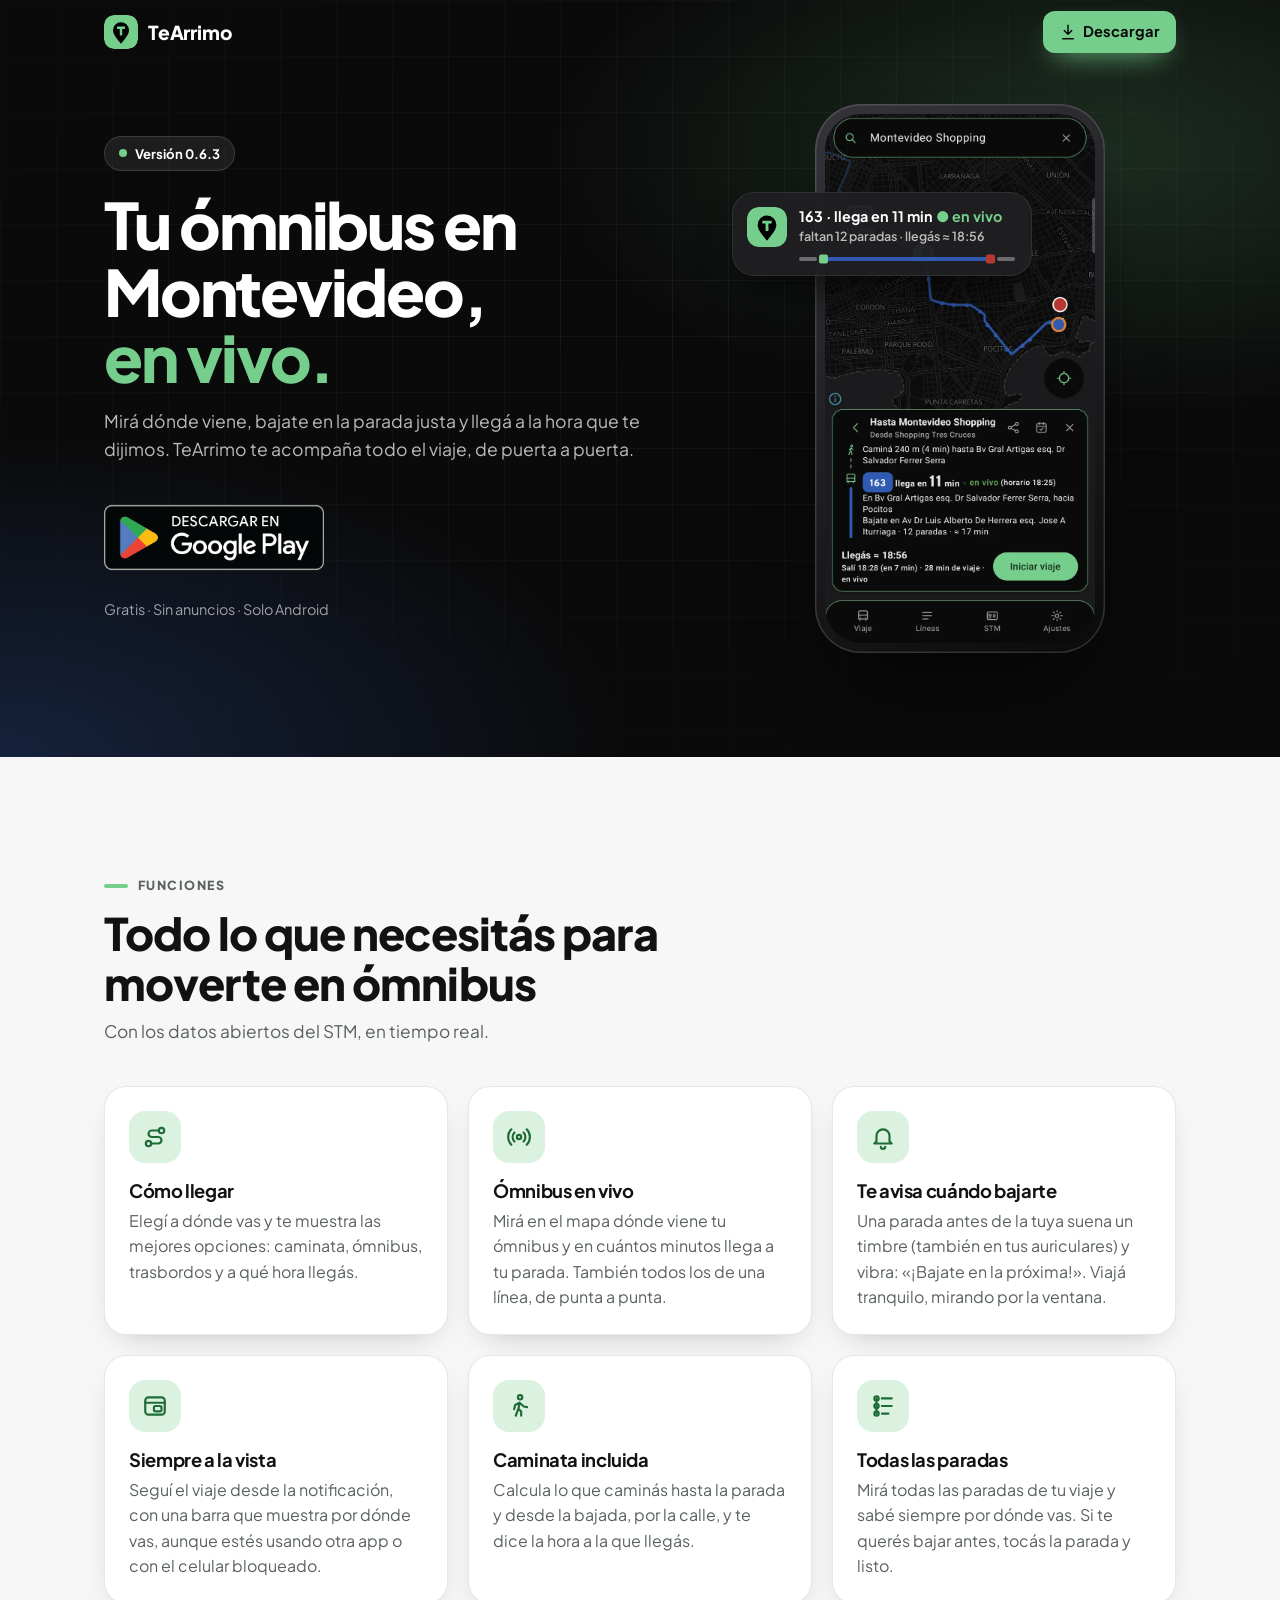
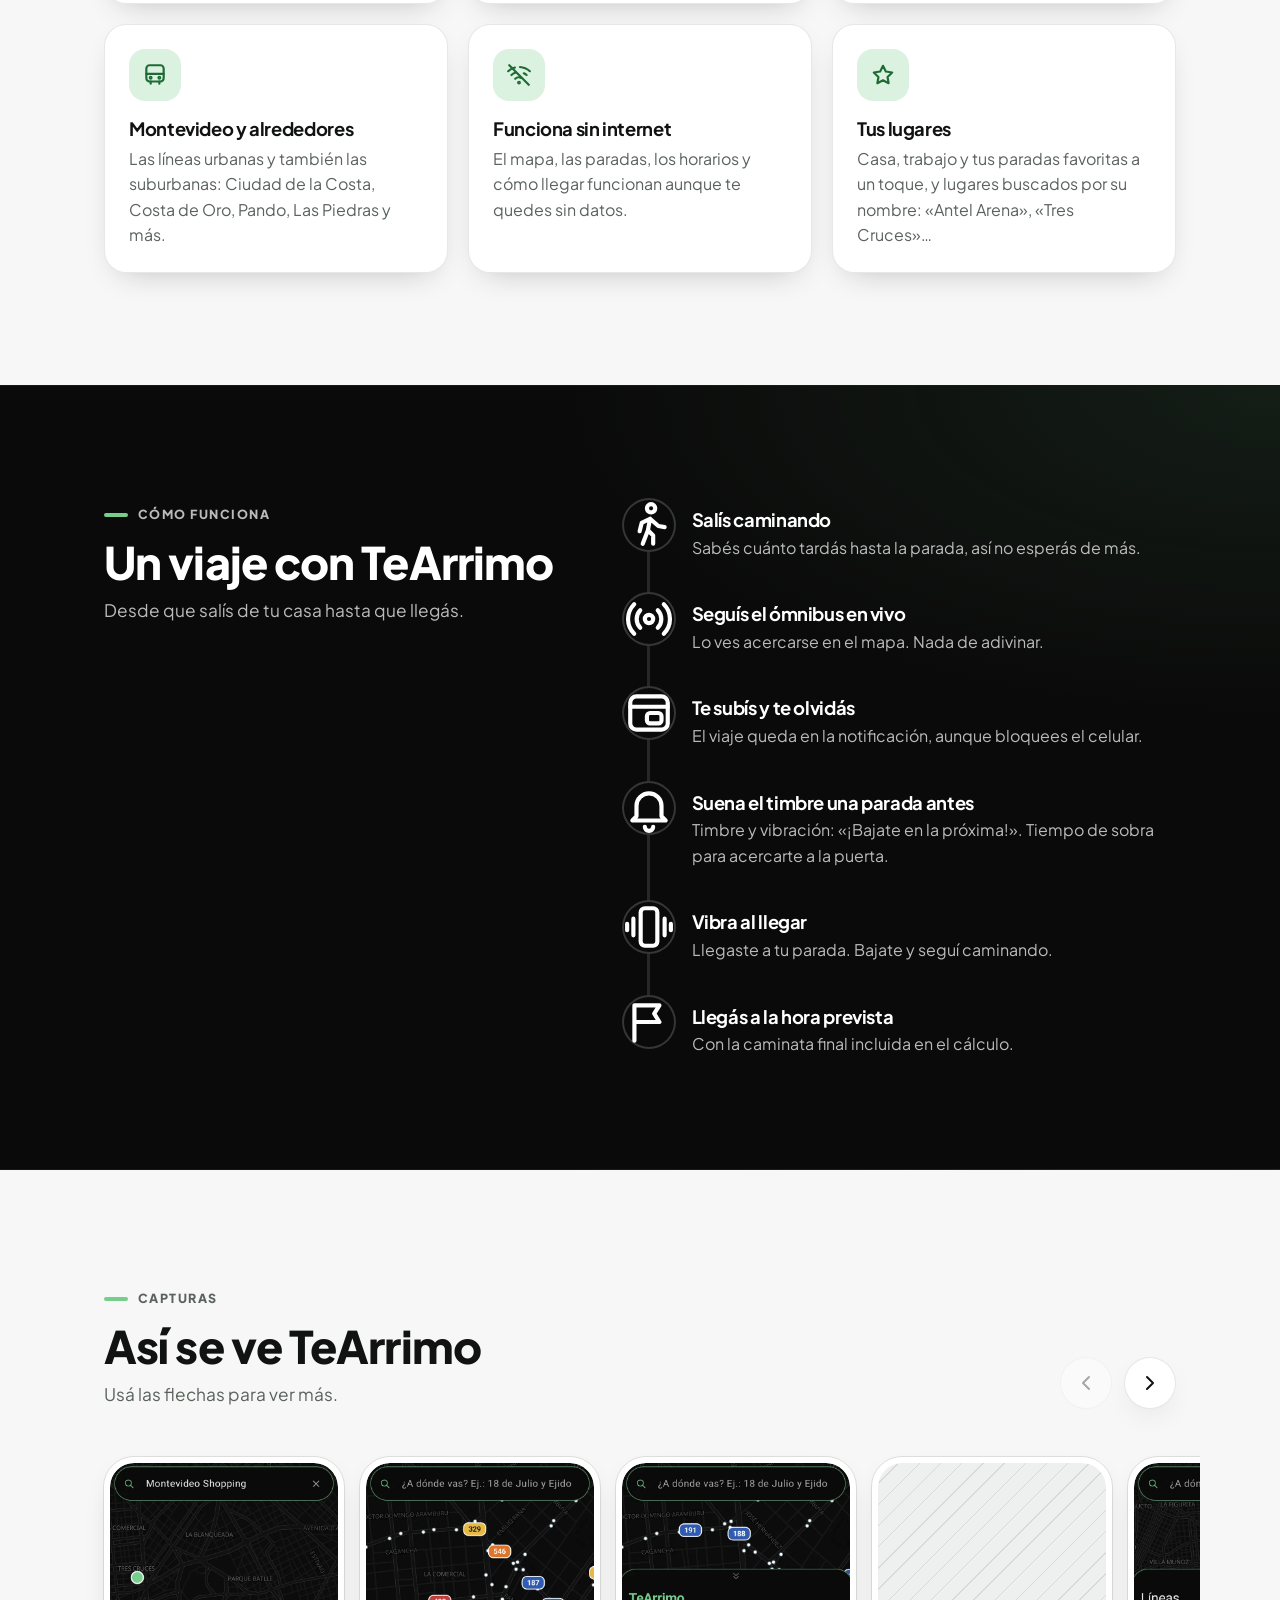
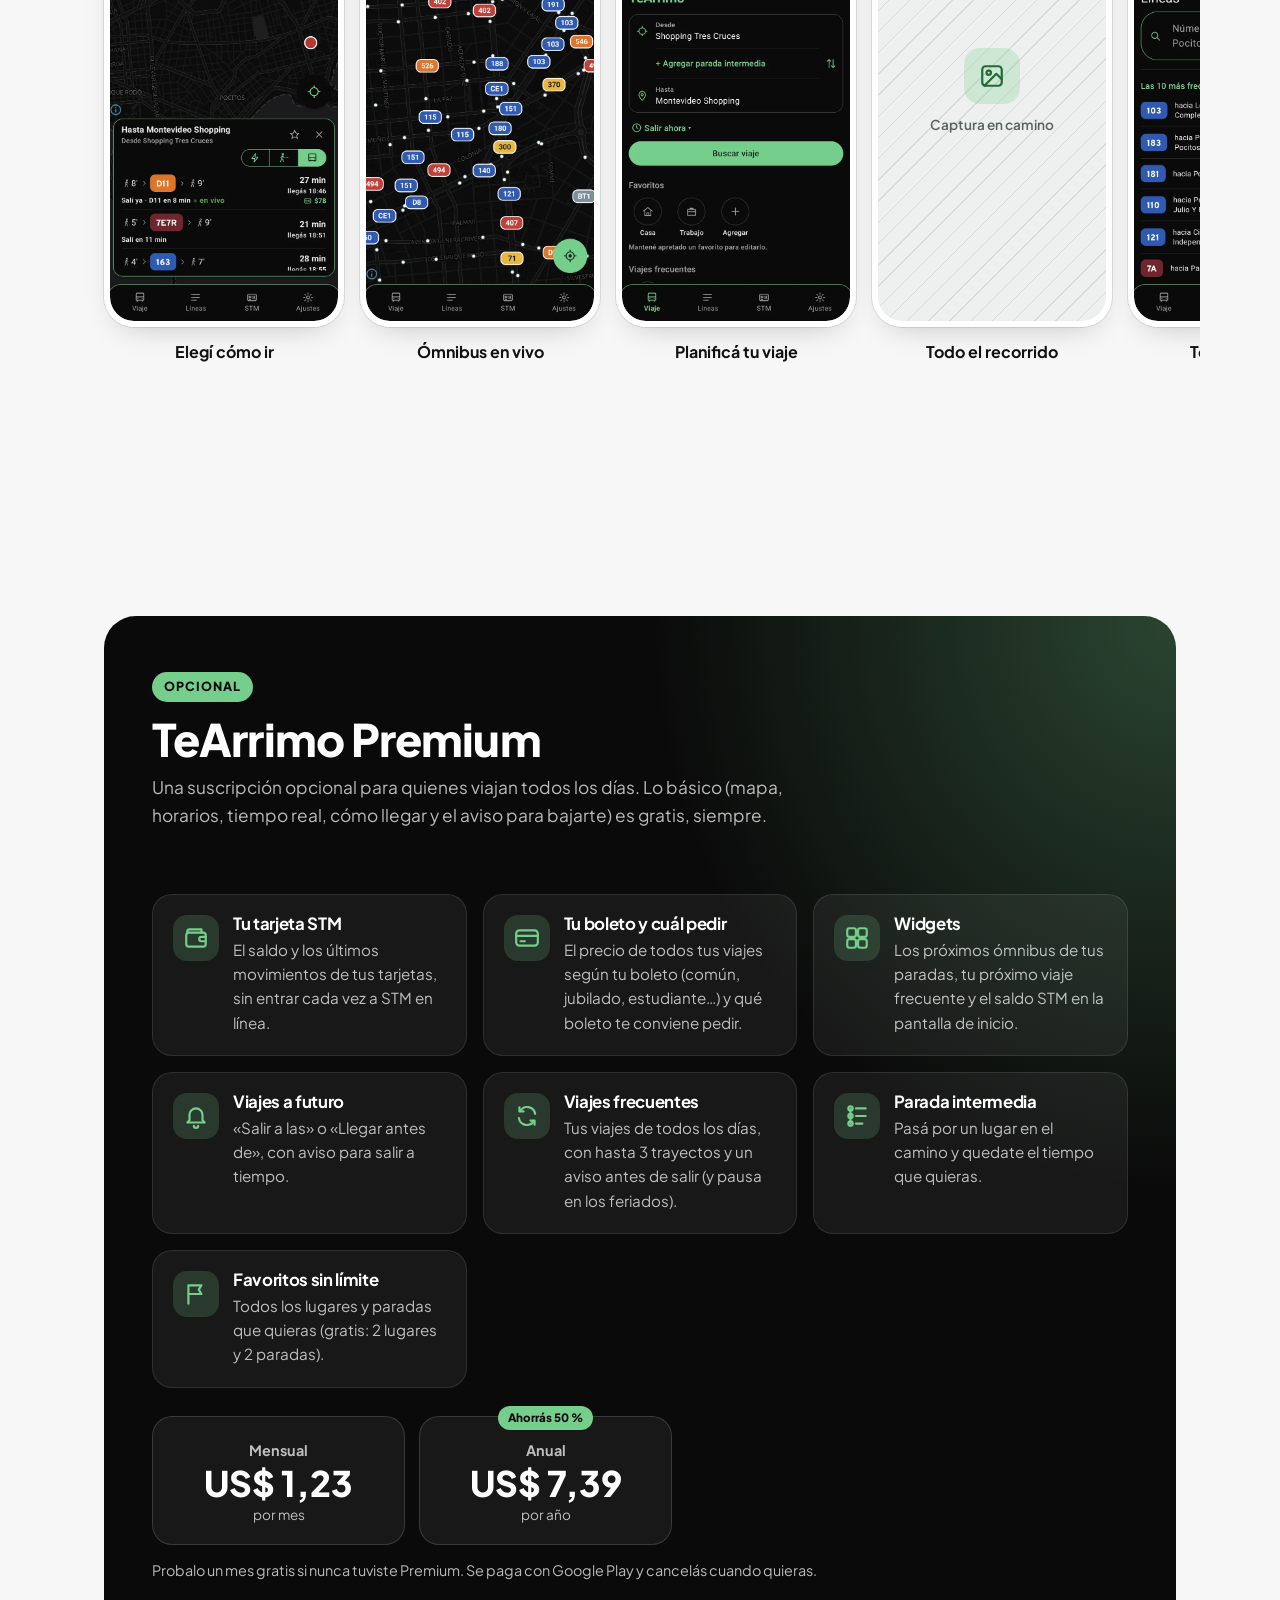
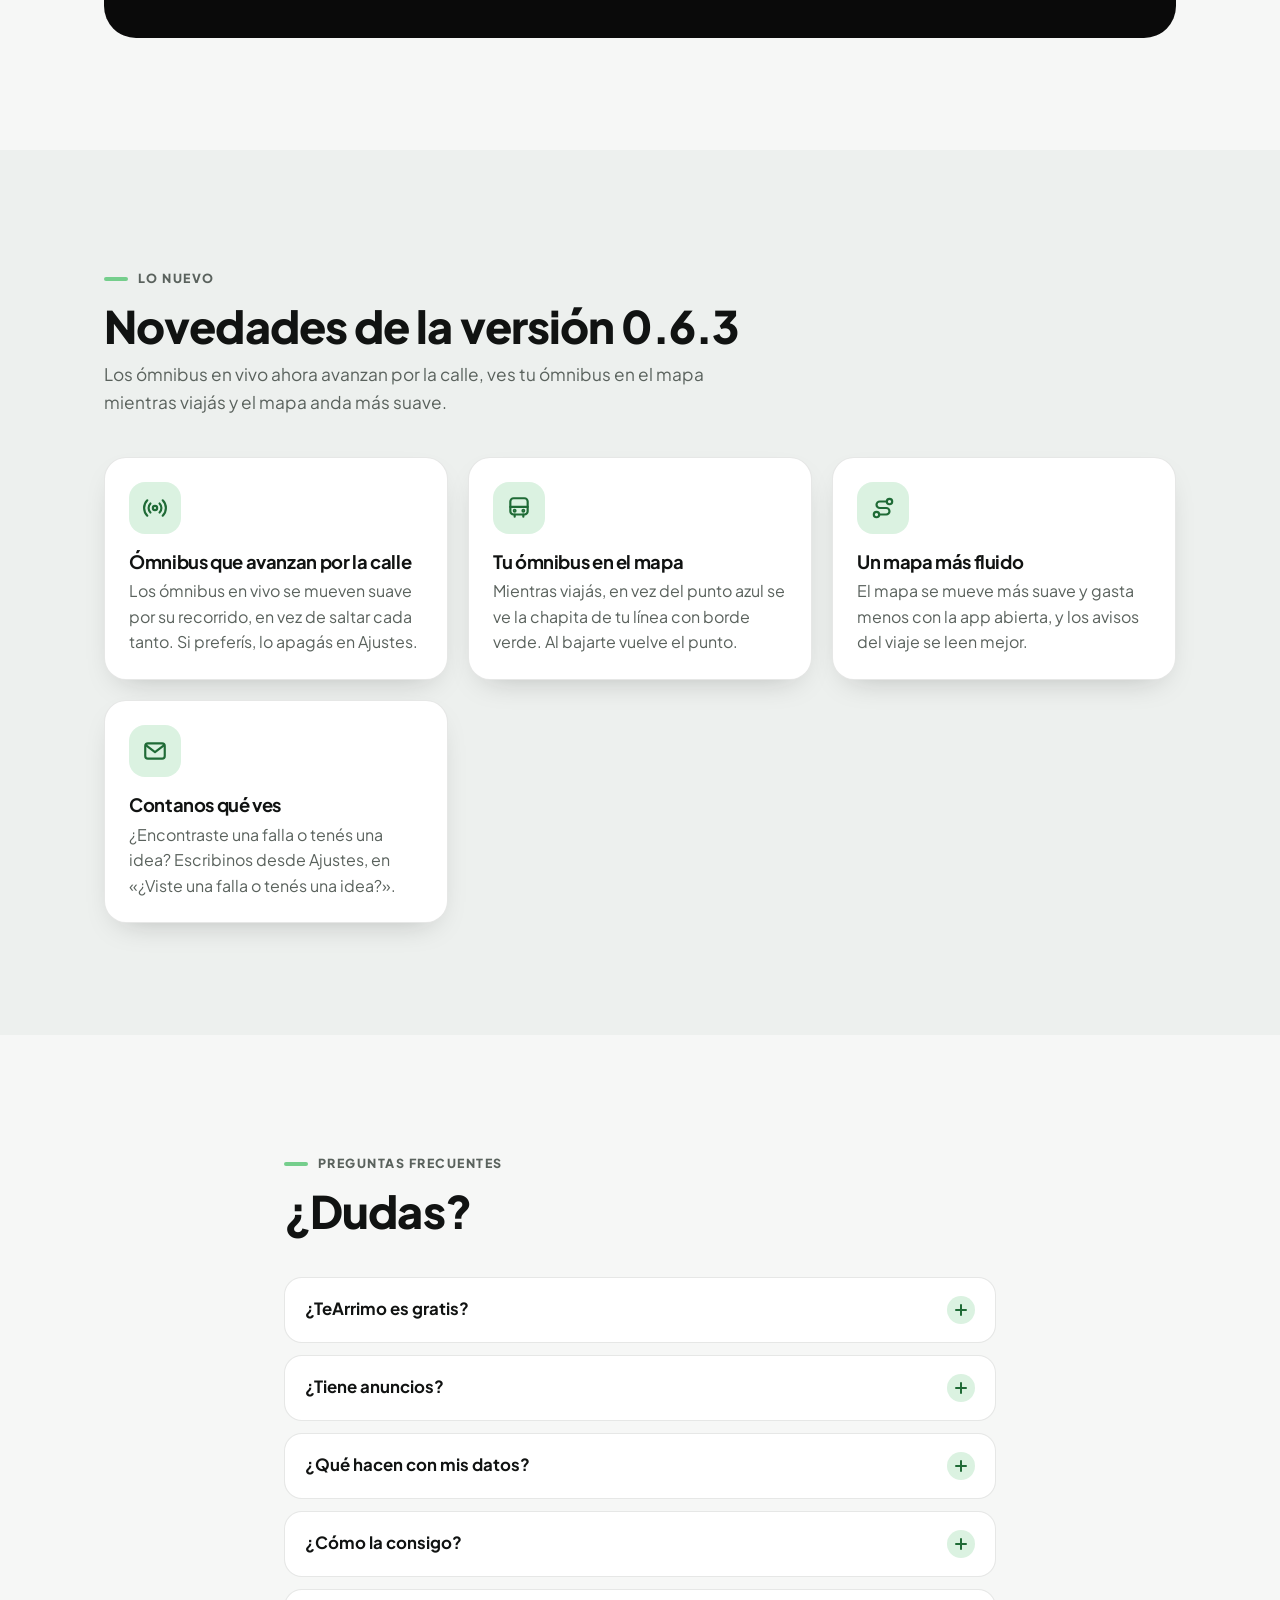
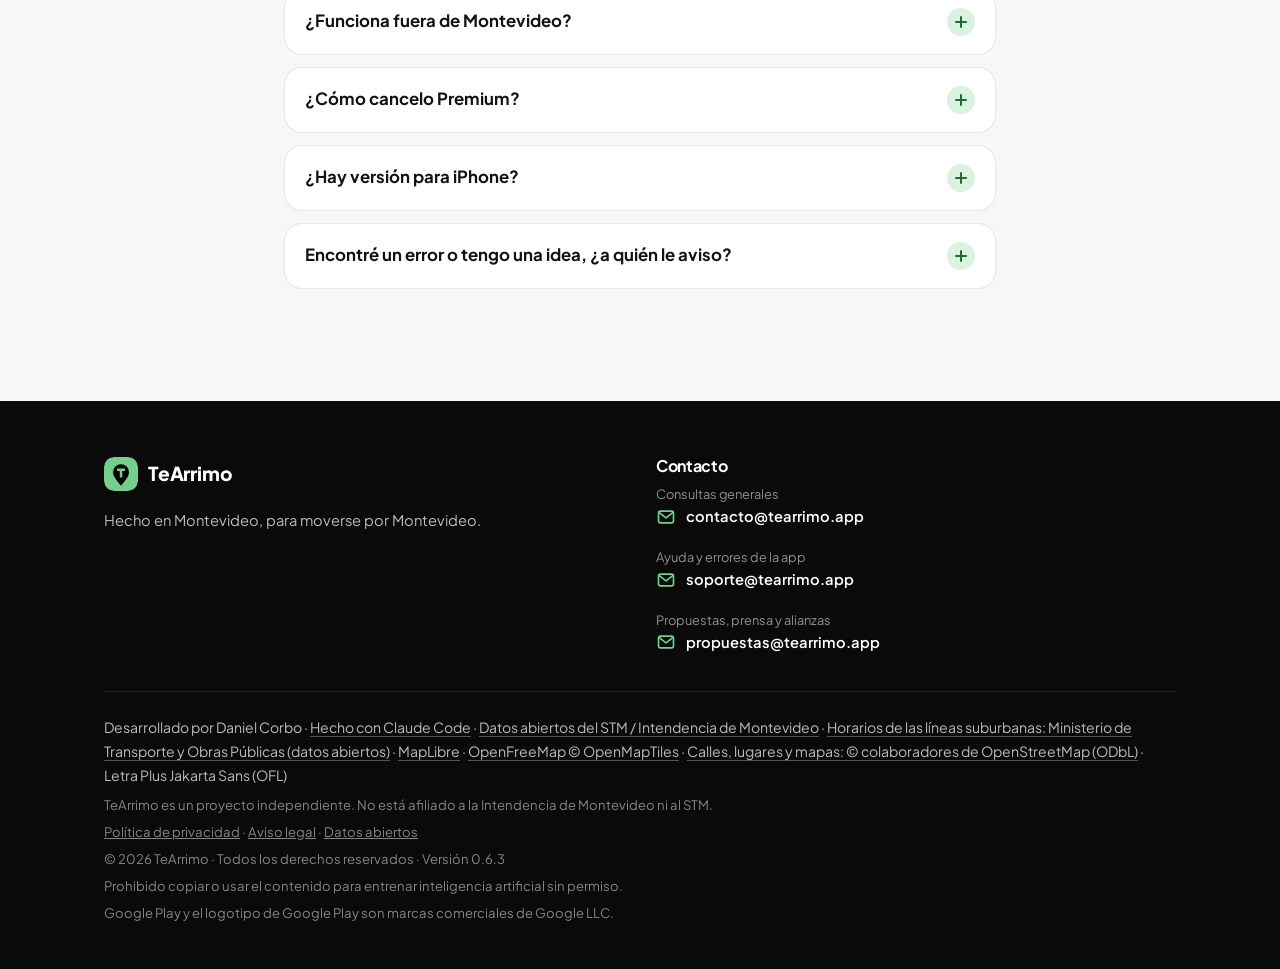
==== commit 8f7f7ad1: "Contador de visitas (Vercel Web Analytics, sin cookies) y política de privacidad al día Co-Authored-" ====
--- a/index.html
+++ b/index.html
@@ -98,6 +98,7 @@
   </script>
   <script src="js/plantillas.js" defer></script>
   <script src="js/main.js" defer></script>
+  <script defer src="/_vercel/insights/script.js"></script>
 </head>
 <body>
   <a class="saltar" href="#contenido">Saltar al contenido</a>
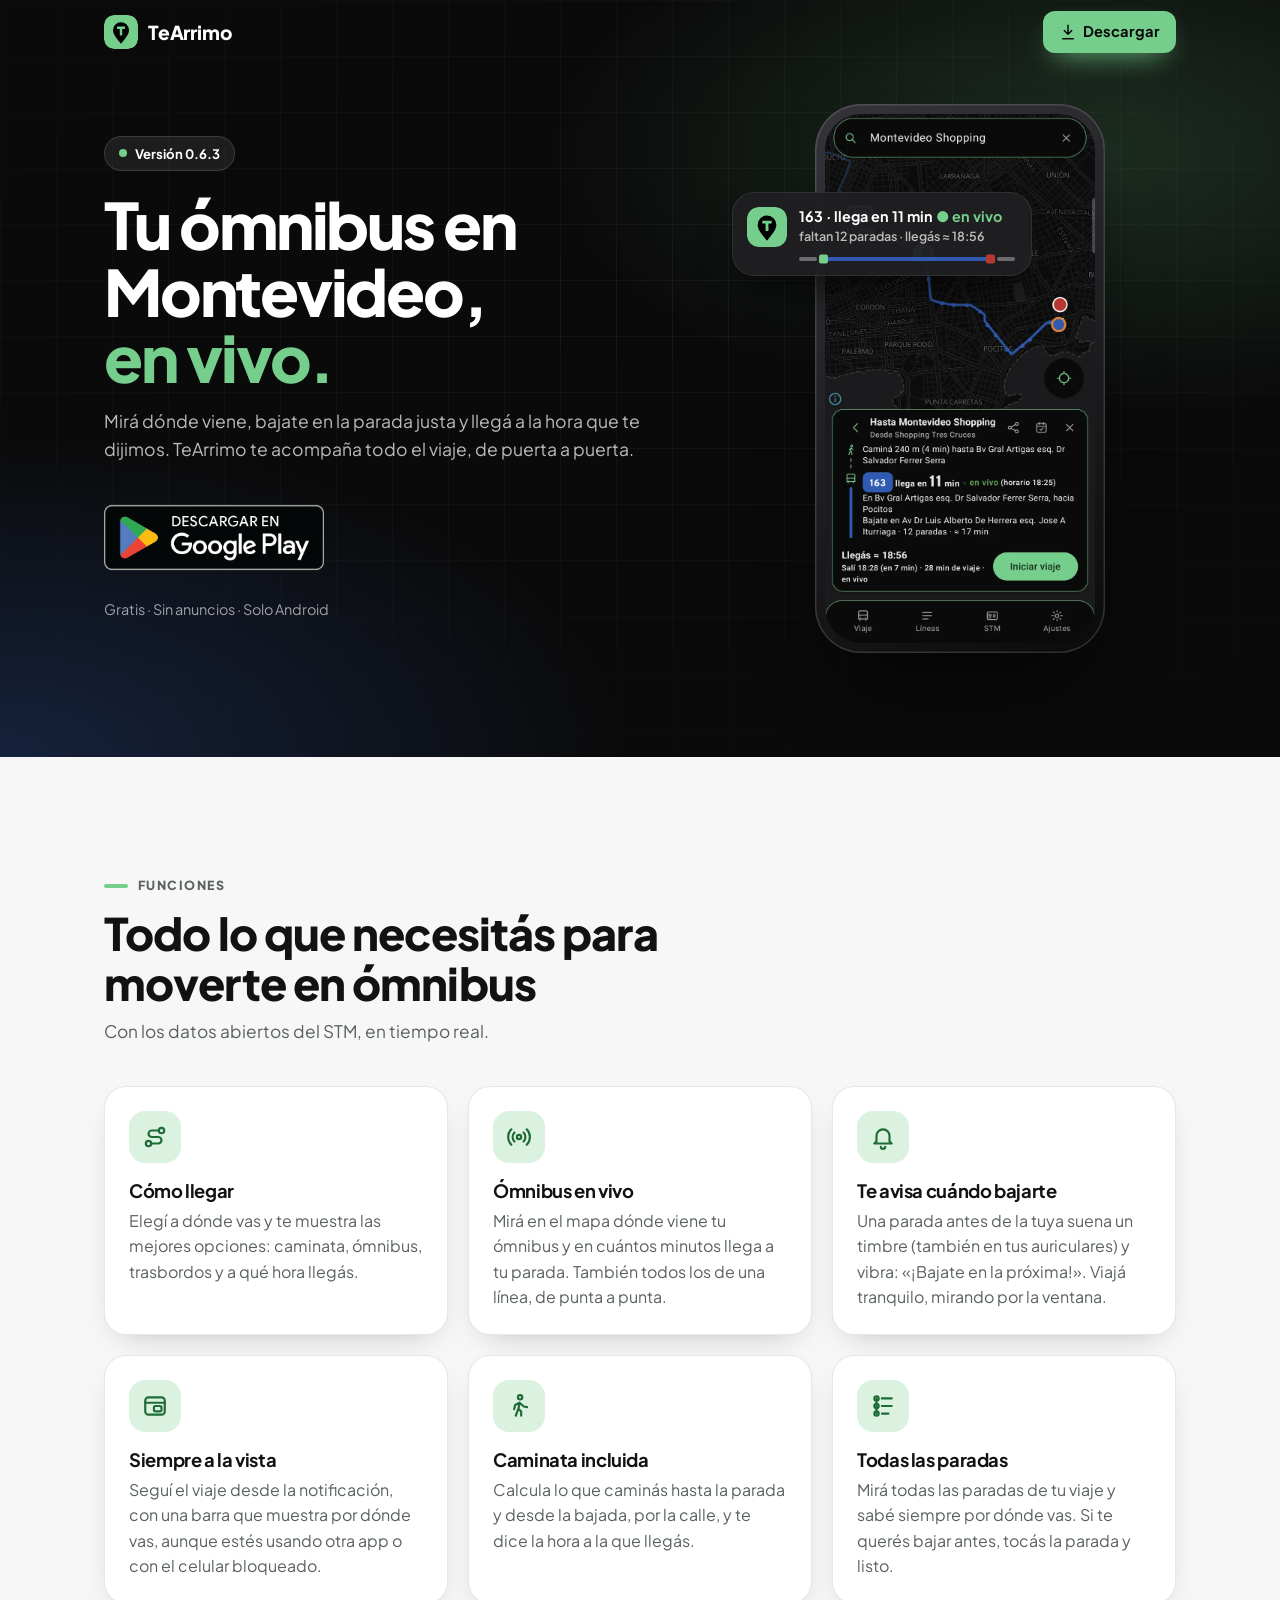
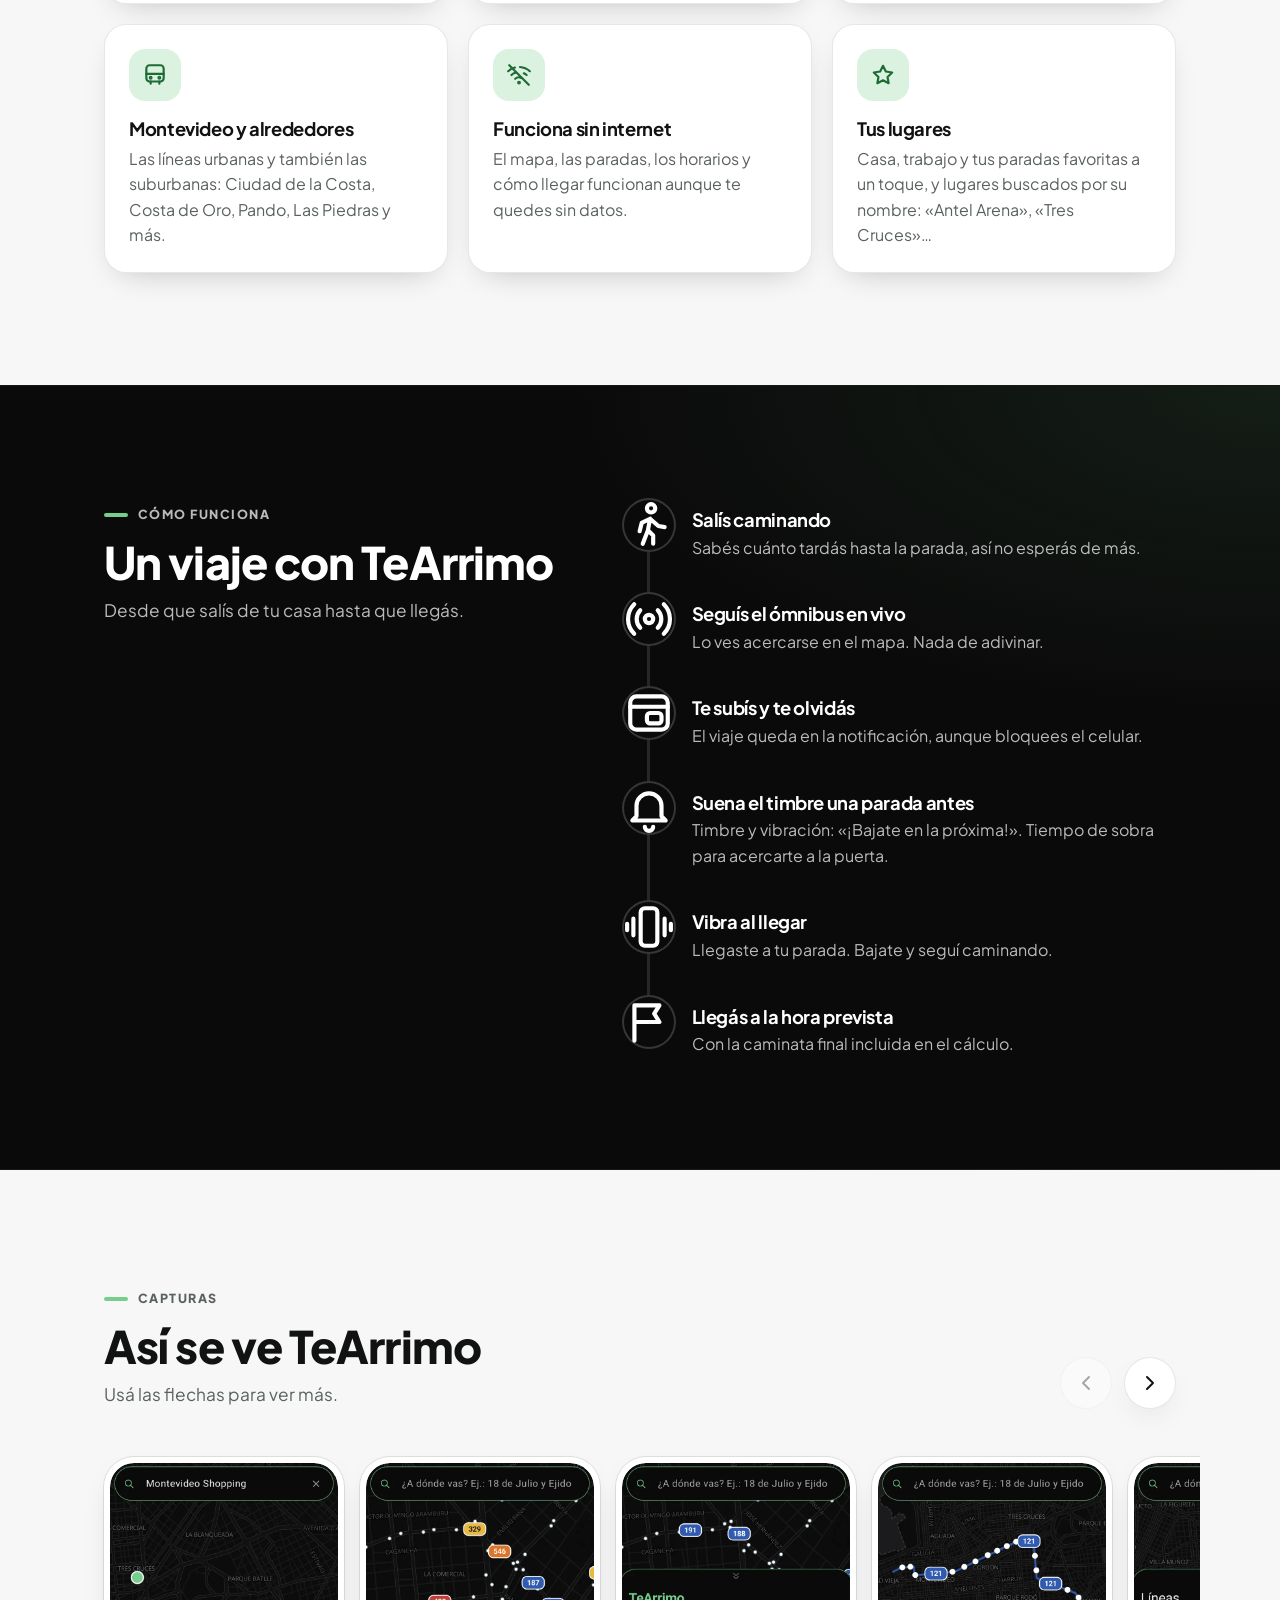
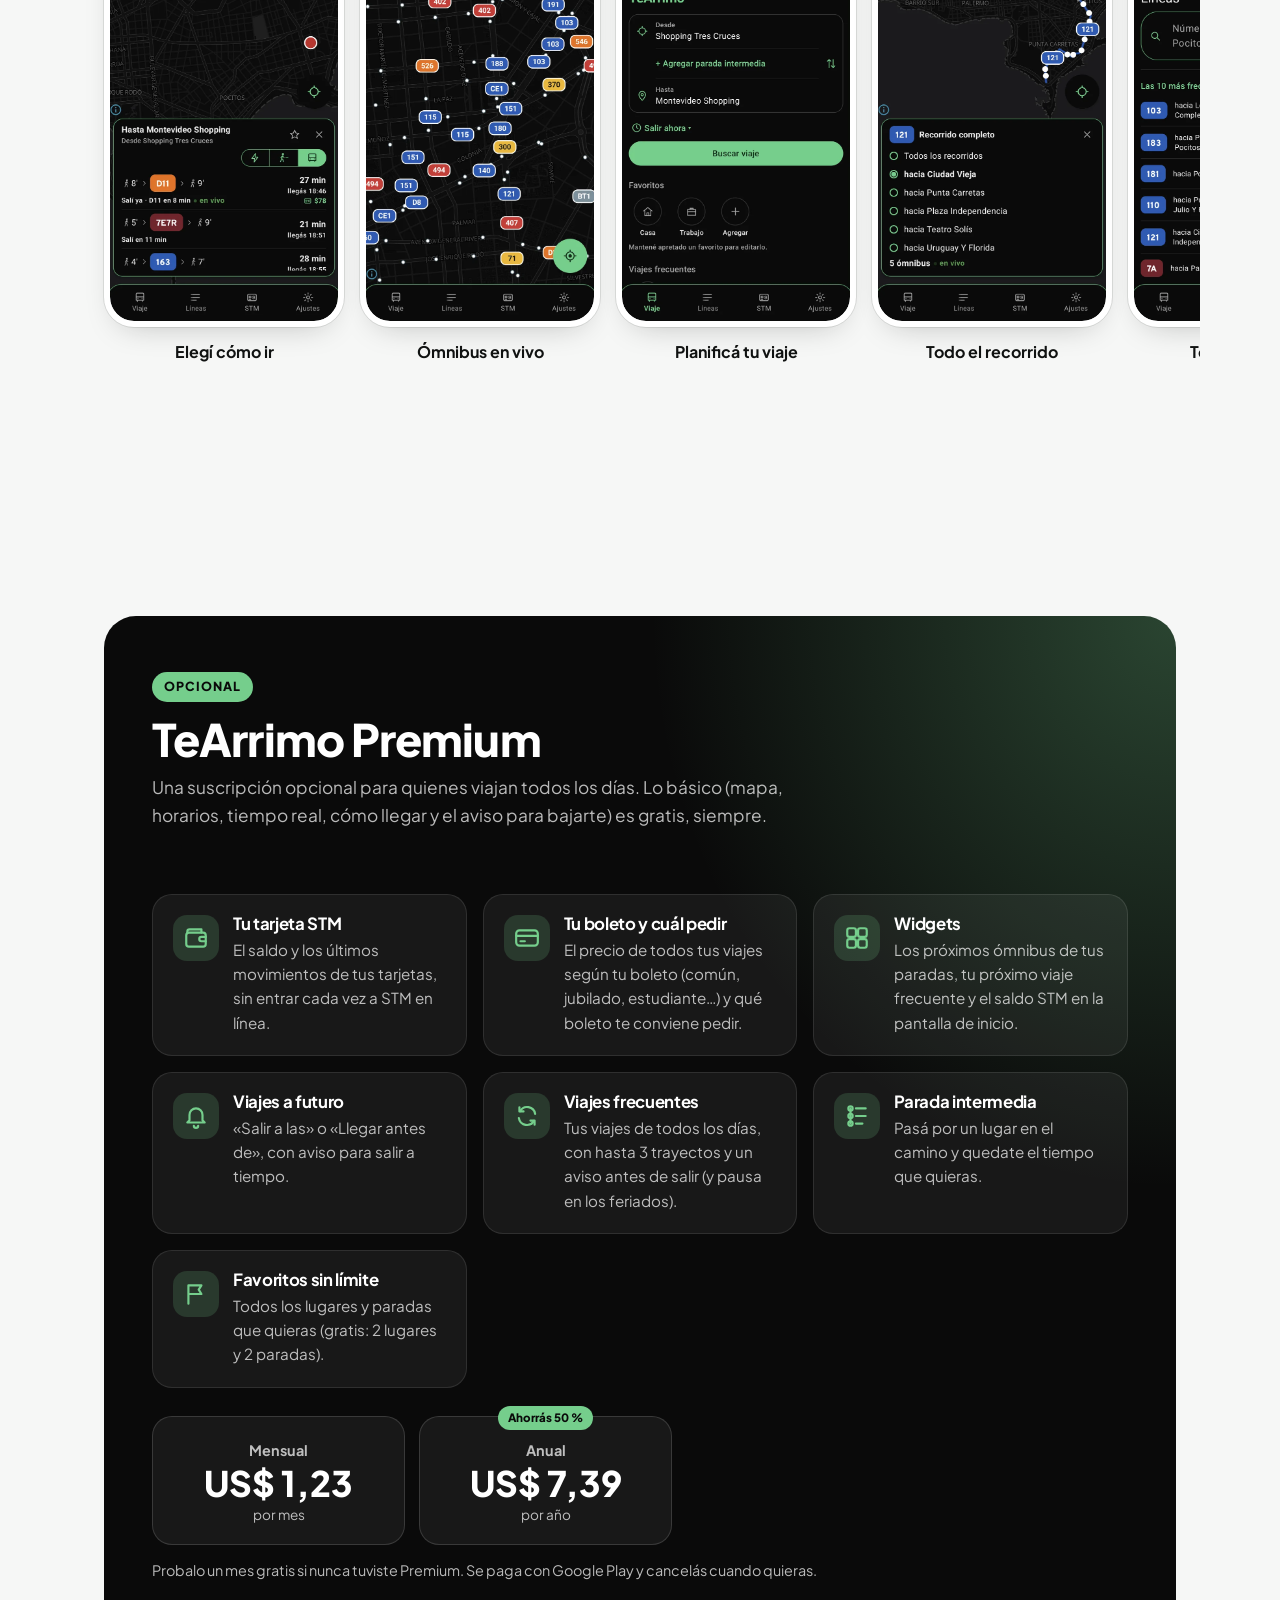
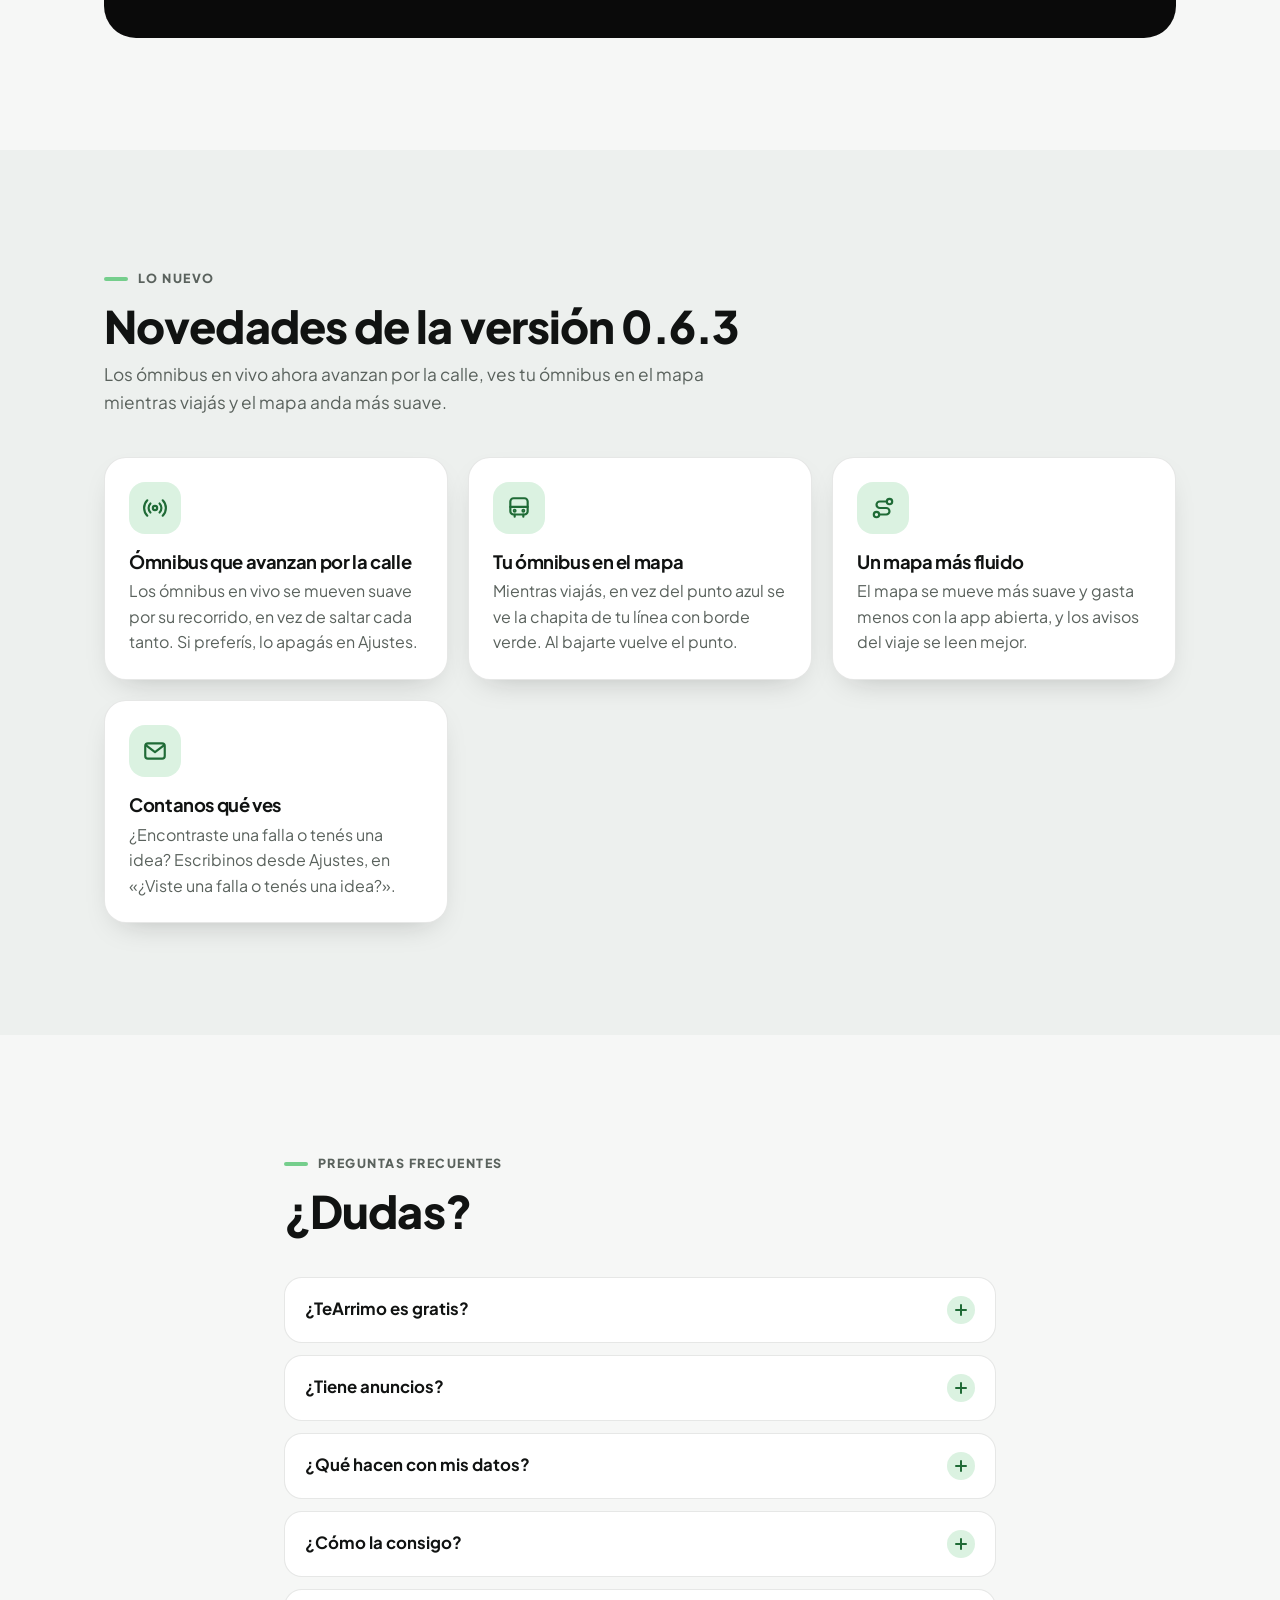
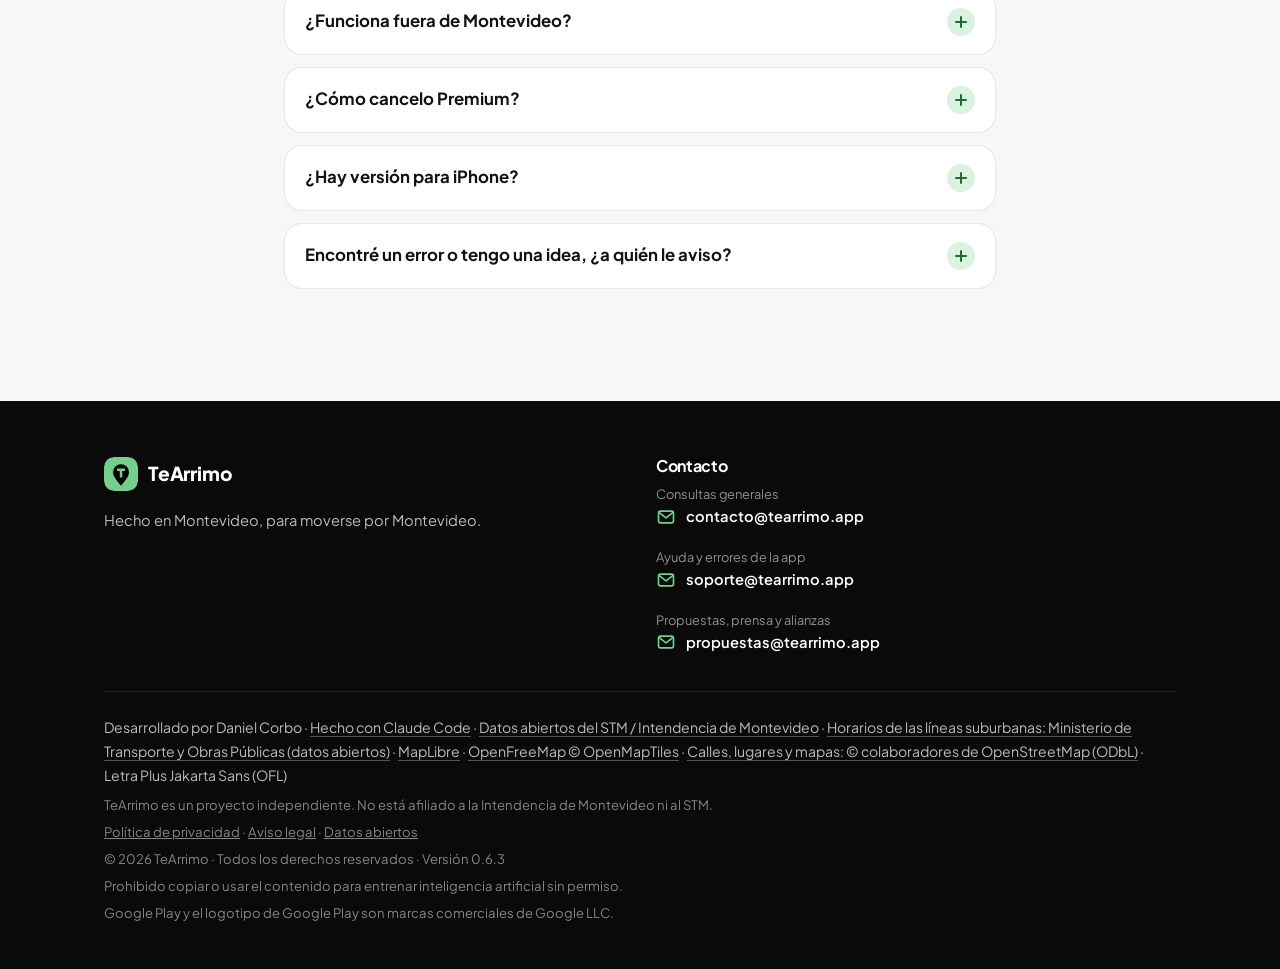
==== commit 9f5c7815: "Add Vercel Web Analytics integration # Vercel Web Analytics Implementation  ## Summary Successfully " ====
--- a/index.html
+++ b/index.html
@@ -98,7 +98,12 @@
   </script>
   <script src="js/plantillas.js" defer></script>
   <script src="js/main.js" defer></script>
-  <script defer src="/_vercel/insights/script.js"></script>
+
+  <!-- Vercel Web Analytics -->
+  <script>
+    window.va = window.va || function () { (window.vaq = window.vaq || []).push(arguments); };
+  </script>
+  <script defer src="https://cdn.vercel-insights.com/v1/script.js"></script>
 </head>
 <body>
   <a class="saltar" href="#contenido">Saltar al contenido</a>
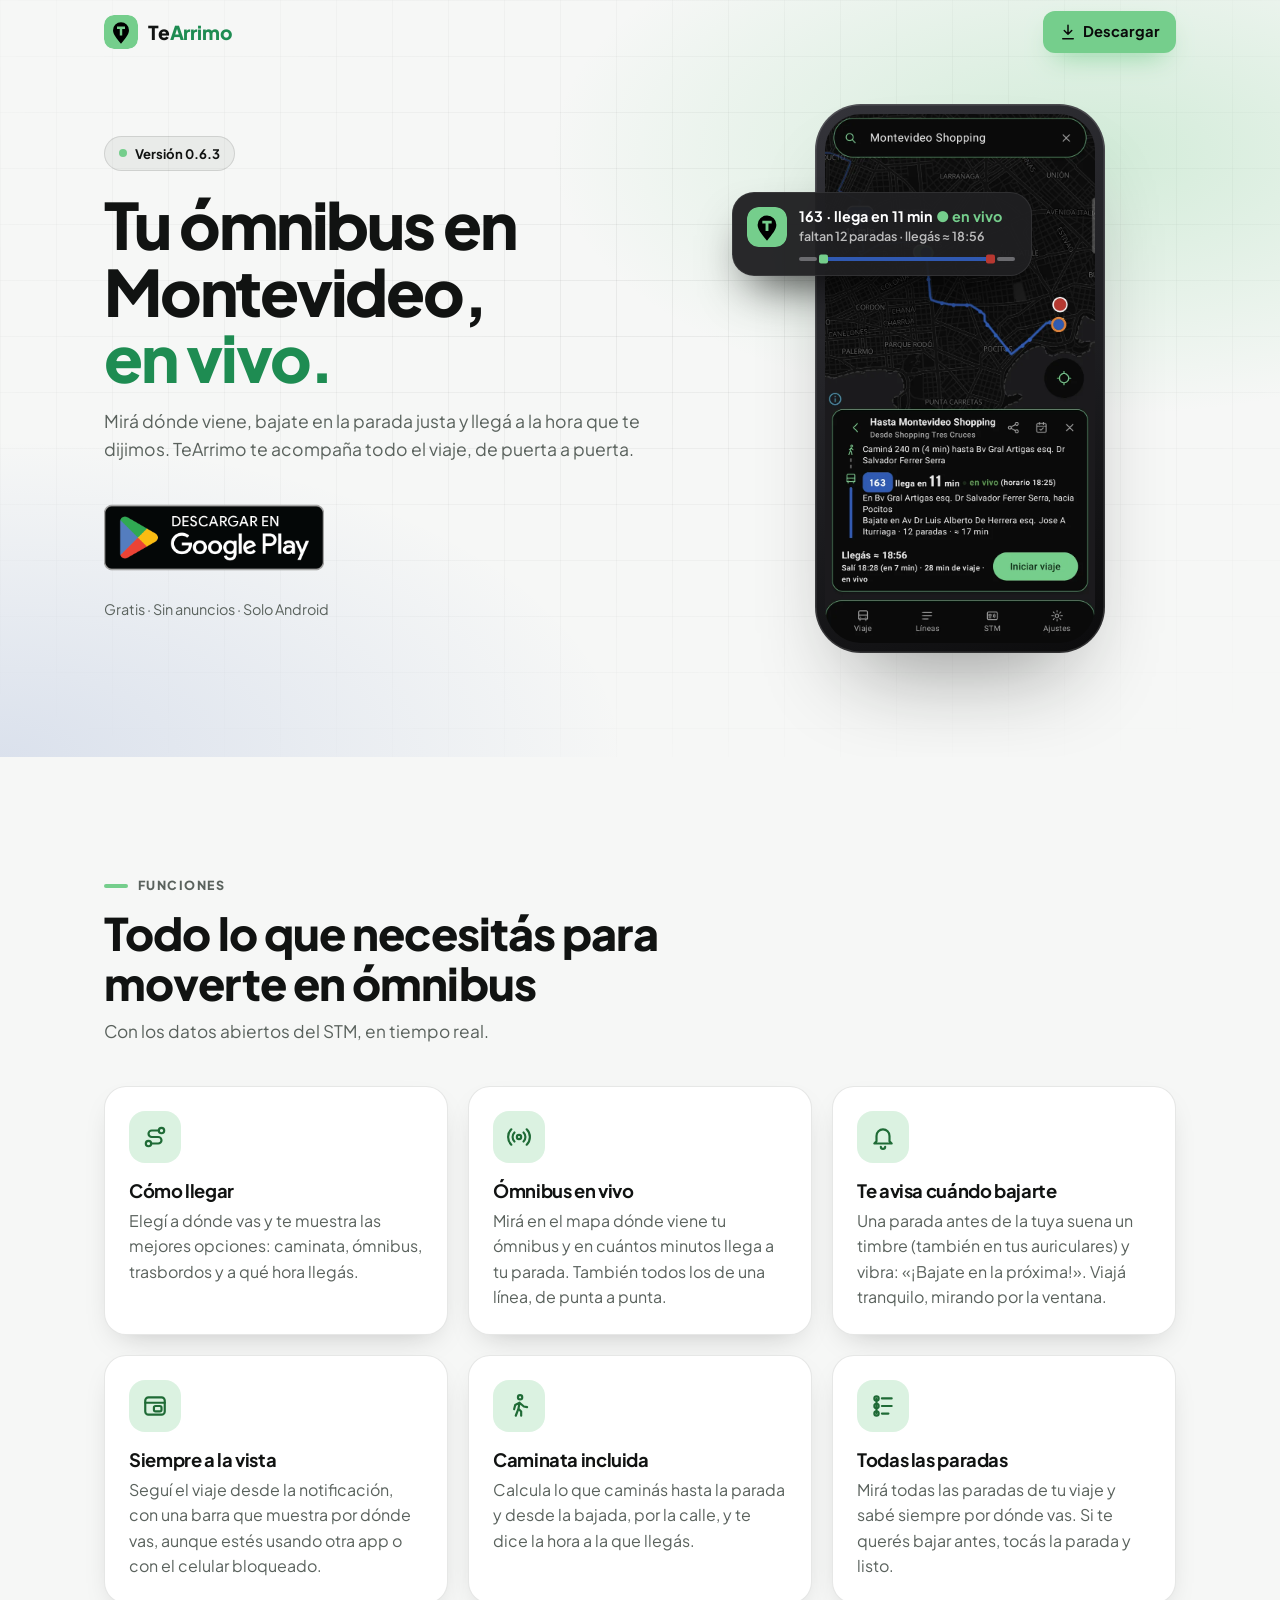
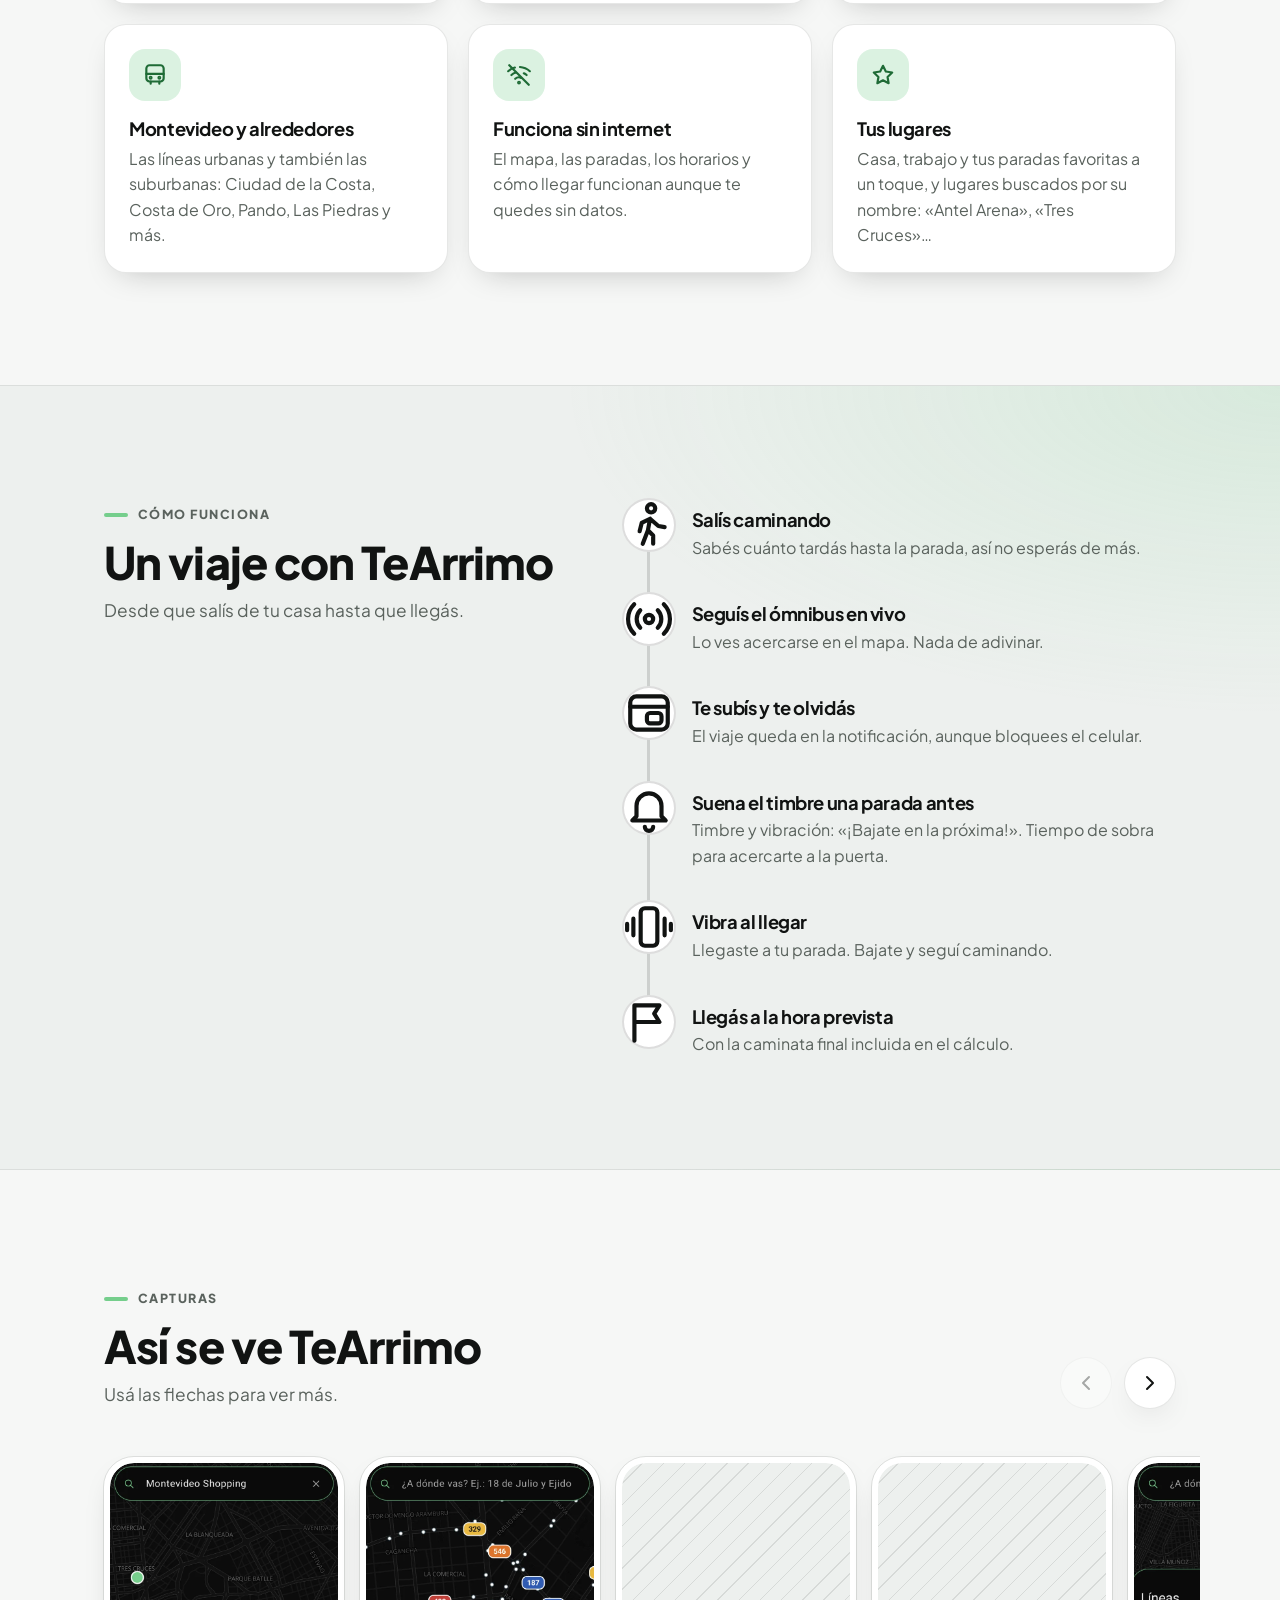
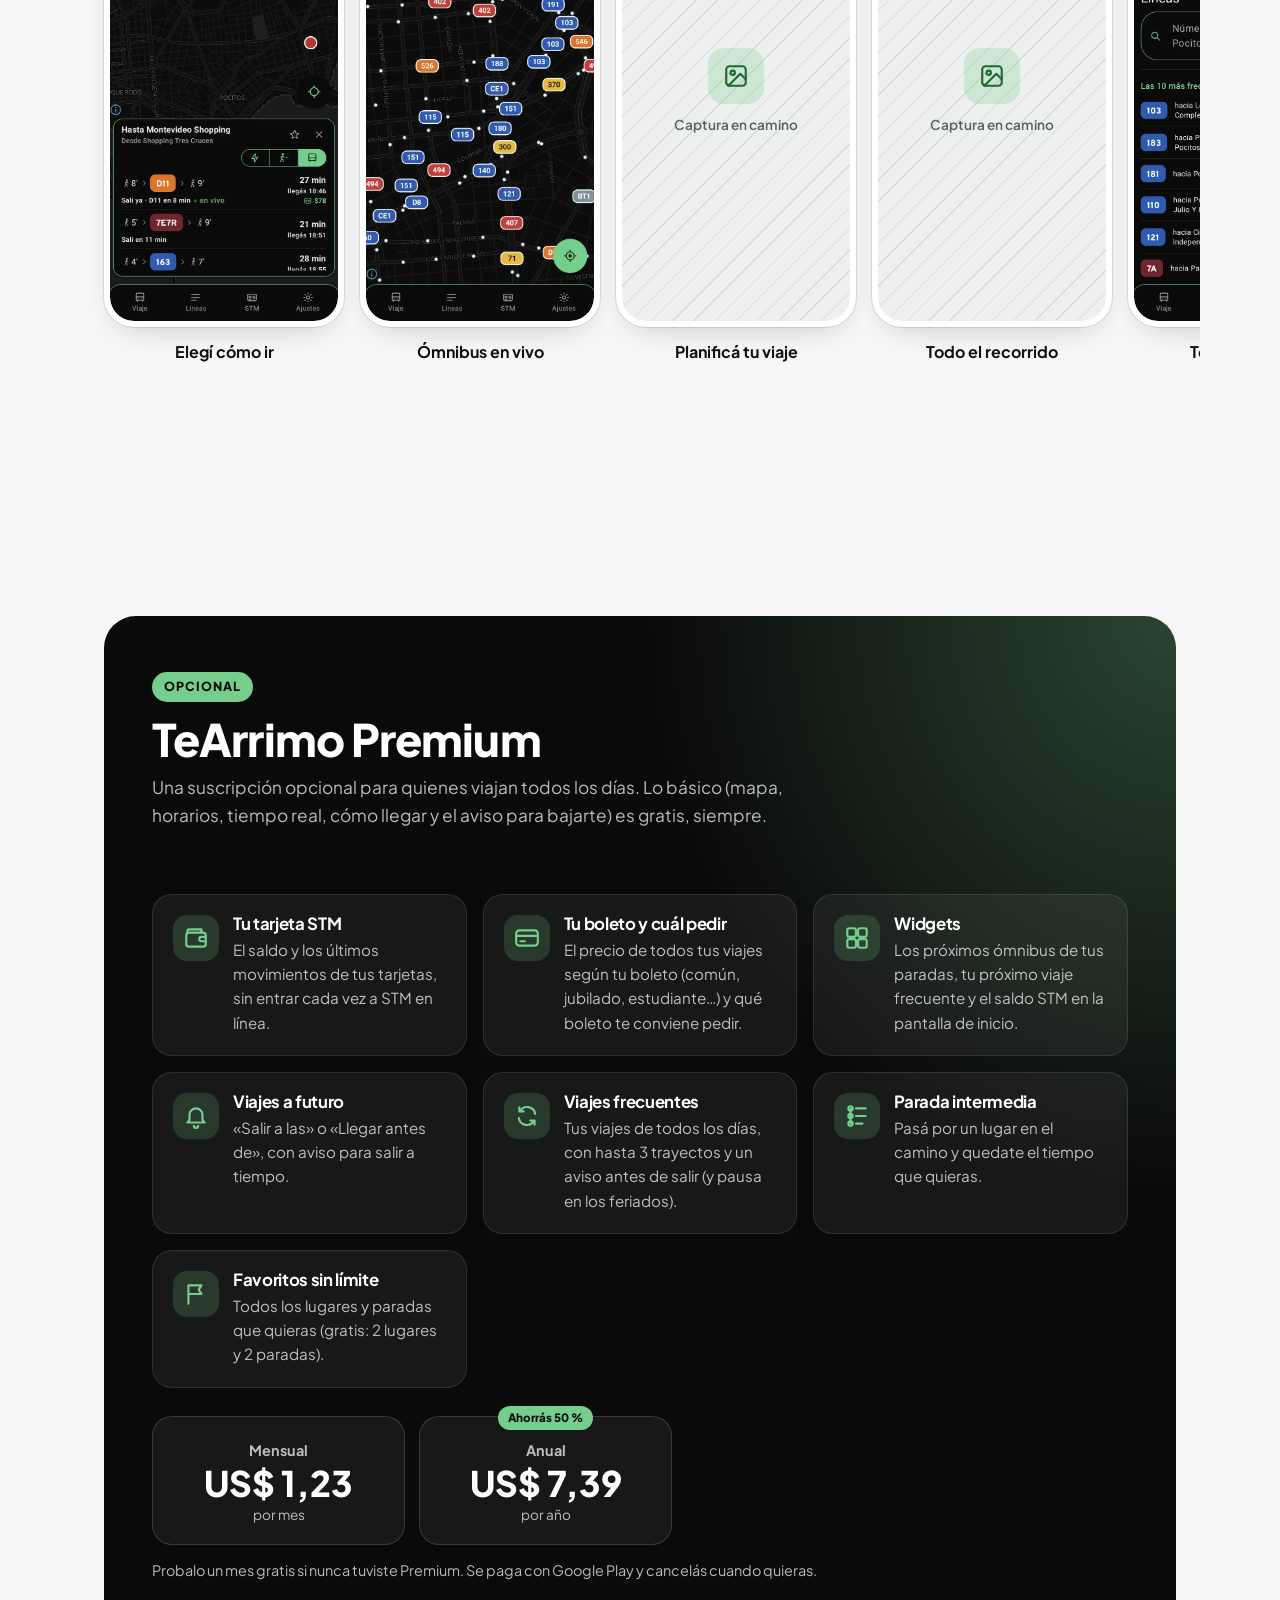
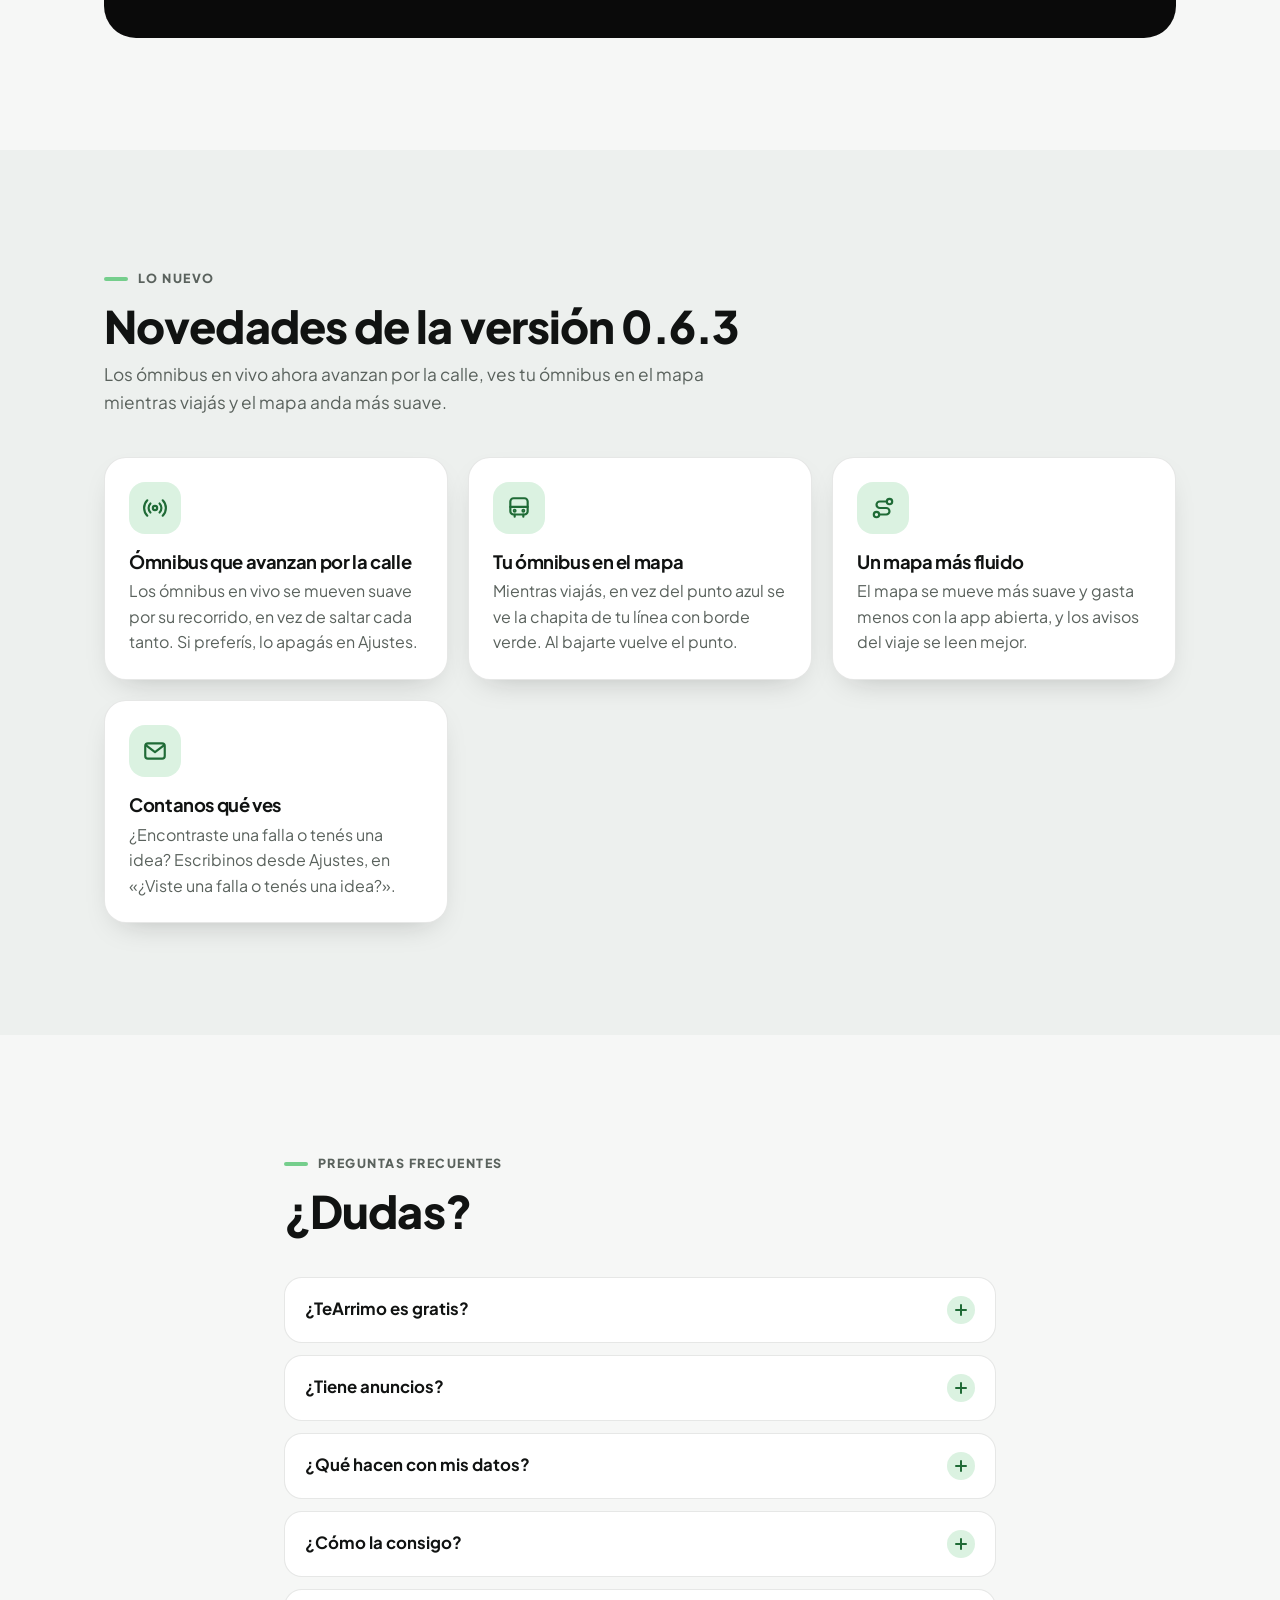
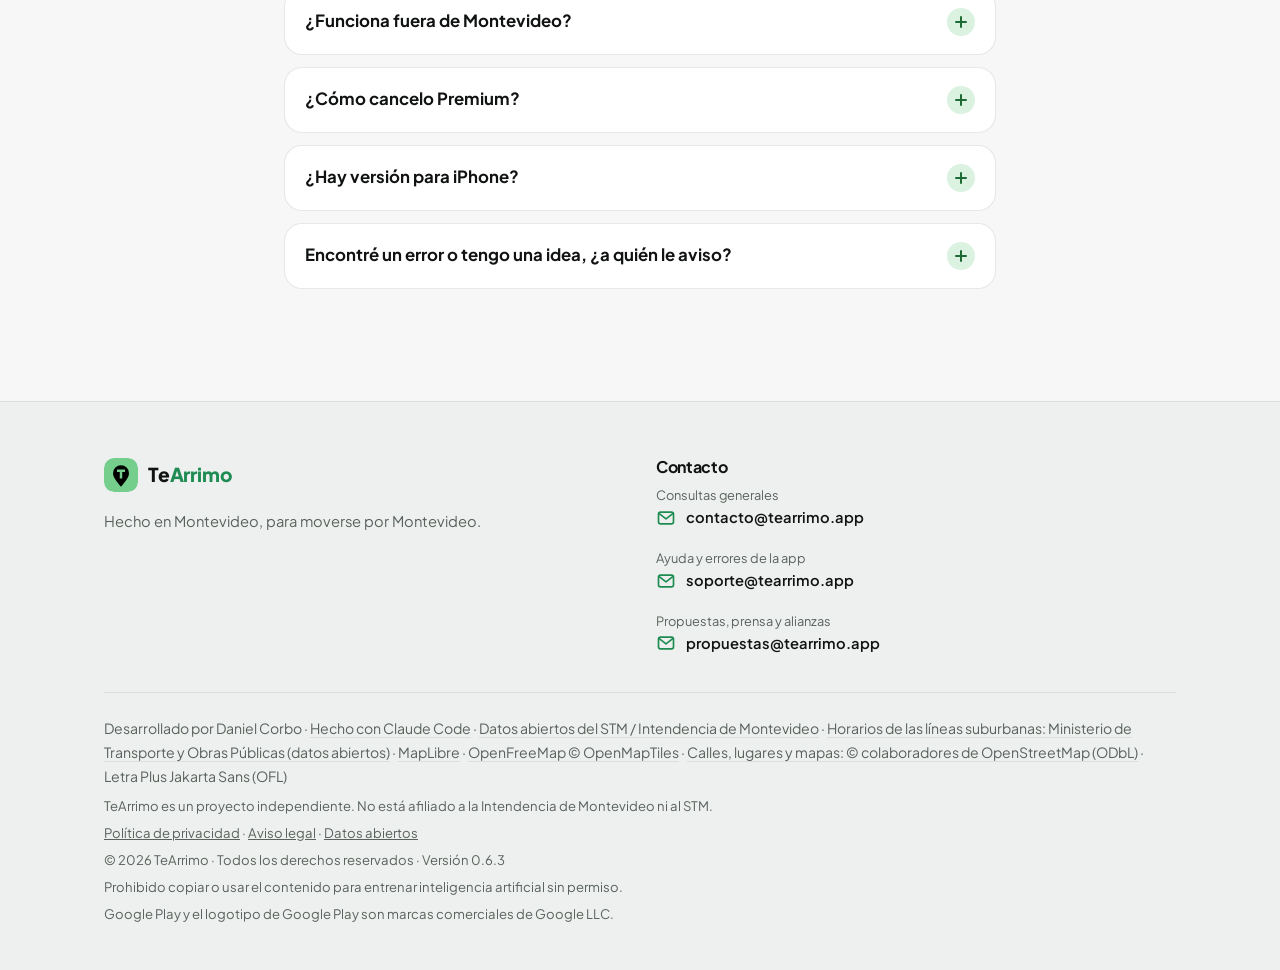
==== commit 1f8f0af7: "Web: modo claro de la portada, Cómo funciona y el pie; logo de dos colores Co-Authored-By: Claude Op" ====
--- a/index.html
+++ b/index.html
@@ -98,12 +98,6 @@
   </script>
   <script src="js/plantillas.js" defer></script>
   <script src="js/main.js" defer></script>
-
-  <!-- Vercel Web Analytics -->
-  <script>
-    window.va = window.va || function () { (window.vaq = window.vaq || []).push(arguments); };
-  </script>
-  <script defer src="https://cdn.vercel-insights.com/v1/script.js"></script>
 </head>
 <body>
   <a class="saltar" href="#contenido">Saltar al contenido</a>
@@ -113,7 +107,7 @@
     <div class="contenedor barra__in">
       <a class="marca" href="#inicio" aria-label="TeArrimo, inicio">
         <img data-logo src="img/logo.svg" alt="" width="34" height="34">
-        <span>TeArrimo</span>
+        <span>Te<b>Arrimo</b></span>
       </a>
       <a class="btn btn--acento btn--chico" data-apk href="https://play.google.com/store/apps/details?id=app.omniuy" target="_blank" rel="noopener">
         <span data-icono="descargar"></span>Descargar
@@ -366,7 +360,7 @@
       <div>
         <a class="marca" href="#inicio">
           <img data-logo src="img/logo.svg" alt="" width="34" height="34">
-          <span>TeArrimo</span>
+          <span>Te<b>Arrimo</b></span>
         </a>
         <p class="pie__frase" data-t="pie.frase">Hecho en Montevideo, para moverse por Montevideo.</p>
       </div>
--- a/css/estilos.css
+++ b/css/estilos.css
@@ -23,6 +23,26 @@
 
   --claro: #FFFFFF;
   --claro-suave: rgba(255, 255, 255, .72);
+
+  /* Portada, «Cómo funciona», pie y barra: claros en modo claro, oscuros en modo oscuro (antes siempre oscuros).
+     La tarjeta Premium, el celular de la portada y su aviso siguen siempre oscuros (--principal) */
+  --escena-fondo: var(--fondo);
+  --escena-alterno: var(--fondo-alterno);
+  --escena-texto: var(--texto);
+  --escena-suave: var(--suave);
+  --escena-tenue: var(--suave);
+  --escena-linea: rgba(17, 19, 18, .08);
+  --escena-cuadricula: rgba(17, 19, 18, .06);
+  --escena-brillo: 28%;
+  --escena-brillo-seccion: 18%;
+  --escena-azul: 14%;
+  --escena-marca: #1E8C52;          /* «Arrimo» y «en vivo.»: el verde claro sobre blanco se lee poco */
+  --escena-chip: rgba(17, 19, 18, .05);
+  --escena-chip-borde: rgba(17, 19, 18, .12);
+  --paso-fondo: var(--superficie);
+  --paso-borde: rgba(17, 19, 18, .14);
+  --barra-fondo: rgba(246, 247, 246, .92);
+  --telefono-sombra: rgba(17, 19, 18, .45);
 
   --radio: 22px;
   --ancho: 1120px;
@@ -42,6 +62,23 @@
     --icono: var(--acento);
     --icono-fondo: color-mix(in srgb, var(--acento) 14%, transparent);
     --sombra: 0 12px 32px -16px rgba(0, 0, 0, .7);
+    --escena-fondo: var(--principal);
+    --escena-alterno: var(--principal);
+    --escena-texto: var(--claro);
+    --escena-suave: var(--claro-suave);
+    --escena-tenue: rgba(255, 255, 255, .55);
+    --escena-linea: rgba(255, 255, 255, .08);
+    --escena-cuadricula: rgba(255, 255, 255, .05);
+    --escena-brillo: 18%;
+    --escena-brillo-seccion: 10%;
+    --escena-azul: 30%;
+    --escena-marca: var(--acento);
+    --escena-chip: rgba(255, 255, 255, .08);
+    --escena-chip-borde: rgba(255, 255, 255, .14);
+    --paso-fondo: var(--principal);
+    --paso-borde: rgba(255, 255, 255, .18);
+    --barra-fondo: rgba(10, 10, 10, .92);
+    --telefono-sombra: rgba(0, 0, 0, .8);
     color-scheme: dark;
   }
 }
@@ -55,6 +92,23 @@
   --icono: var(--acento);
   --icono-fondo: color-mix(in srgb, var(--acento) 14%, transparent);
   --sombra: 0 12px 32px -16px rgba(0, 0, 0, .7);
+  --escena-fondo: var(--principal);
+  --escena-alterno: var(--principal);
+  --escena-texto: var(--claro);
+  --escena-suave: var(--claro-suave);
+  --escena-tenue: rgba(255, 255, 255, .55);
+  --escena-linea: rgba(255, 255, 255, .08);
+  --escena-cuadricula: rgba(255, 255, 255, .05);
+  --escena-brillo: 18%;
+  --escena-brillo-seccion: 10%;
+  --escena-azul: 30%;
+  --escena-marca: var(--acento);
+  --escena-chip: rgba(255, 255, 255, .08);
+  --escena-chip-borde: rgba(255, 255, 255, .14);
+  --paso-fondo: var(--principal);
+  --paso-borde: rgba(255, 255, 255, .18);
+  --barra-fondo: rgba(10, 10, 10, .92);
+  --telefono-sombra: rgba(0, 0, 0, .8);
   color-scheme: dark;
 }
 
@@ -93,14 +147,15 @@
   transition: background-color .3s, box-shadow .3s;
 }
 .barra.con-fondo {
-  background: var(--principal);
-  background: color-mix(in srgb, var(--principal) 88%, transparent);
+  background: var(--barra-fondo);
   -webkit-backdrop-filter: blur(14px);
   backdrop-filter: blur(14px);
-  box-shadow: 0 1px 0 rgba(255, 255, 255, .08);
+  box-shadow: 0 1px 0 var(--escena-linea);
 }
 .barra__in { display: flex; align-items: center; justify-content: space-between; height: 64px; }
-.marca { display: inline-flex; align-items: center; gap: 10px; color: var(--claro); text-decoration: none; font-weight: 800; font-size: 1.2rem; letter-spacing: -.01em; }
+.marca { display: inline-flex; align-items: center; gap: 10px; color: var(--escena-texto); text-decoration: none; font-weight: 800; font-size: 1.2rem; letter-spacing: -.01em; }
+/* Logo de dos colores (como el panel): «Te» del color del texto, «Arrimo» verde */
+.marca b { color: var(--escena-marca); font-weight: inherit; }
 .marca img { width: 34px; height: 34px; border-radius: 10px; }
 
 /* ---------- Botones ---------- */
@@ -131,12 +186,12 @@
 
 .btn--play {
   width: 100%; padding: 14px 24px;
-  background: rgba(255, 255, 255, .05);
-  color: rgba(255, 255, 255, .78);
-  border: 1.5px dashed rgba(255, 255, 255, .3);
+  background: var(--escena-chip);
+  color: var(--escena-suave);
+  border: 1.5px dashed var(--escena-chip-borde);
   cursor: help;
 }
-.btn--play:hover { background: rgba(255, 255, 255, .09); }
+.btn--play:hover { background: var(--escena-linea); }
 .btn--play[hidden] { display: none; }
 
 /* Badge oficial de Google Play (sin modificar: solo se escala) */
@@ -167,19 +222,19 @@
 .hero {
   position: relative; isolation: isolate; overflow: hidden;
   padding: calc(104px + env(safe-area-inset-top)) 0 72px;
-  color: var(--claro);
-  background: var(--principal);
+  color: var(--escena-texto);
+  background: var(--escena-fondo);
   background:
-    radial-gradient(60% 50% at 85% 20%, color-mix(in srgb, var(--acento) 18%, transparent), transparent 70%),
-    radial-gradient(70% 60% at 0% 100%, color-mix(in srgb, var(--azul) 30%, transparent), transparent 70%),
-    var(--principal);
+    radial-gradient(60% 50% at 85% 20%, color-mix(in srgb, var(--acento) var(--escena-brillo), transparent), transparent 70%),
+    radial-gradient(70% 60% at 0% 100%, color-mix(in srgb, var(--azul) var(--escena-azul), transparent), transparent 70%),
+    var(--escena-fondo);
 }
 /* Cuadrícula de calles de fondo */
 .hero::before {
   content: ""; position: absolute; inset: 0; z-index: -1;
   background-image:
-    linear-gradient(rgba(255, 255, 255, .05) 1px, transparent 1px),
-    linear-gradient(90deg, rgba(255, 255, 255, .05) 1px, transparent 1px);
+    linear-gradient(var(--escena-cuadricula) 1px, transparent 1px),
+    linear-gradient(90deg, var(--escena-cuadricula) 1px, transparent 1px);
   background-size: 56px 56px;
   -webkit-mask-image: radial-gradient(80% 70% at 50% 40%, #000, transparent);
   mask-image: radial-gradient(80% 70% at 50% 40%, #000, transparent);
@@ -193,7 +248,7 @@
 .chip {
   display: inline-flex; align-items: center; gap: 8px;
   padding: 6px 14px; border-radius: 999px;
-  background: rgba(255, 255, 255, .08); border: 1px solid rgba(255, 255, 255, .14);
+  background: var(--escena-chip); border: 1px solid var(--escena-chip-borde);
   font-size: .82rem; font-weight: 700;
 }
 .chip::before {
@@ -205,19 +260,19 @@
   display: inline-flex; align-items: center; gap: 8px; margin-left: 8px;
   padding: 6px 14px; border-radius: 999px;
   background: rgba(117, 206, 140, .14); border: 1px solid rgba(117, 206, 140, .45);
-  color: var(--acento); font-size: .82rem; font-weight: 700; text-decoration: none;
+  color: var(--escena-marca); font-size: .82rem; font-weight: 700; text-decoration: none;
 }
 .anuncio:hover, .anuncio:focus-visible { background: rgba(117, 206, 140, .24); }
 .anuncio[hidden] { display: none; }
 @media (max-width: 520px) { .anuncio { margin: 10px 0 0; } }
 .hero h1 { margin: 20px 0 16px; font-size: clamp(2.3rem, 9vw, 4rem); font-weight: 800; letter-spacing: -.035em; line-height: 1.04; }
 .hero h1 span, .hero h1 em { display: block; }
-.hero h1 em { font-style: normal; color: var(--acento); }
-.hero__sub { max-width: 34rem; margin: 0 0 32px; font-size: 1.1rem; color: var(--claro-suave); }
+.hero h1 em { font-style: normal; color: var(--escena-marca); }
+.hero__sub { max-width: 34rem; margin: 0 0 32px; font-size: 1.1rem; color: var(--escena-suave); }
 .descarga { display: flex; flex-direction: column; gap: 12px; }
 @media (min-width: 480px) { .descarga { flex-flow: row wrap; } }
-.hero__nota { margin: 18px 0 0; font-size: .9rem; color: rgba(255, 255, 255, .6); }
-.hero__nota a { color: var(--claro); font-weight: 600; }
+.hero__nota { margin: 18px 0 0; font-size: .9rem; color: var(--escena-tenue); }
+.hero__nota a { color: var(--escena-texto); font-weight: 600; }
 
 /* Celular con mapa animado */
 .hero__visual { position: relative; display: flex; justify-content: center; padding: 0 24px; }
@@ -226,7 +281,7 @@
   width: min(290px, 74vw);
   padding: 10px; border-radius: 46px;
   background: linear-gradient(150deg, #34343A, #0B0B0C);
-  box-shadow: 0 50px 90px -40px rgba(0, 0, 0, .8), inset 0 0 0 1.5px rgba(255, 255, 255, .14);
+  box-shadow: 0 50px 90px -40px var(--telefono-sombra), inset 0 0 0 1.5px rgba(255, 255, 255, .14);
   animation: flotar 7s ease-in-out infinite;
 }
 .telefono__pantalla { position: relative; aspect-ratio: 1080 / 2116; overflow: hidden; border-radius: 36px; background: #0C0C0C; }
@@ -275,23 +330,24 @@
 .seccion { padding: 80px 0; }
 @media (min-width: 900px) { .seccion { padding: 112px 0; } }
 .seccion--alterna { background: var(--fondo-alterno); }
+/* «Cómo funciona»: oscura en modo oscuro, gris claro con brillo verde en modo claro (el nombre quedó de antes) */
 .seccion--oscura {
-  color: var(--claro);
-  background: var(--principal);
-  background: radial-gradient(80% 60% at 100% 0%, color-mix(in srgb, var(--acento) 10%, transparent), transparent 70%), var(--principal);
-  border-block: 1px solid rgba(255, 255, 255, .06);
+  color: var(--escena-texto);
+  background: var(--escena-alterno);
+  background: radial-gradient(80% 60% at 100% 0%, color-mix(in srgb, var(--acento) var(--escena-brillo-seccion), transparent), transparent 70%), var(--escena-alterno);
+  border-block: 1px solid var(--escena-linea);
 }
 .seccion__cabeza { max-width: 40rem; margin-bottom: 40px; }
 .seccion__cabeza h2 { margin: 12px 0 10px; font-size: clamp(1.9rem, 6.5vw, 2.8rem); font-weight: 800; }
 .seccion__intro { margin: 0; font-size: 1.08rem; color: var(--suave); }
-.seccion--oscura .seccion__intro { color: var(--claro-suave); }
+.seccion--oscura .seccion__intro { color: var(--escena-suave); }
 .antetitulo {
   display: inline-flex; align-items: center; gap: 10px;
   font-size: .78rem; font-weight: 800; letter-spacing: .12em; text-transform: uppercase;
   color: var(--suave);
 }
 .antetitulo::before { content: ""; width: 24px; height: 4px; border-radius: 4px; background: var(--acento); }
-.seccion--oscura .antetitulo { color: var(--claro-suave); }
+.seccion--oscura .antetitulo { color: var(--escena-suave); }
 
 .grid { display: grid; gap: 16px; margin: 0; padding: 0; list-style: none; }
 
@@ -325,7 +381,7 @@
 .linea::before, .linea__progreso {
   content: ""; position: absolute; left: 25px; top: 10px; width: 3px; border-radius: 3px;
 }
-.linea::before { bottom: 40px; background: rgba(255, 255, 255, .12); }
+.linea::before { bottom: 40px; background: var(--paso-borde); }
 .linea__progreso { height: 0; background: var(--acento); }
 .paso { position: relative; display: grid; grid-template-columns: 54px 1fr; gap: 16px; padding-bottom: 32px; }
 .paso:last-child { padding-bottom: 0; }
@@ -333,13 +389,13 @@
   position: relative; z-index: 1;
   width: 54px; height: 54px; border-radius: 50%;
   display: grid; place-items: center;
-  background: var(--principal); color: var(--claro);
-  border: 2px solid rgba(255, 255, 255, .18);
+  background: var(--paso-fondo); color: var(--escena-texto);
+  border: 2px solid var(--paso-borde);
   transition: background-color .4s, color .4s, border-color .4s, transform .4s;
 }
 .paso.activo .paso__icono { background: var(--acento); color: var(--sobre-acento); border-color: var(--acento); transform: scale(1.06); }
 .paso h3 { margin: 12px 0 4px; font-size: 1.15rem; }
-.paso p { margin: 0; color: var(--claro-suave); }
+.paso p { margin: 0; color: var(--escena-suave); }
 
 /* Carrusel de capturas */
 .capturas__cabeza { display: flex; align-items: flex-end; justify-content: space-between; gap: 24px; margin-bottom: 40px; }
@@ -504,22 +560,23 @@
 /* ---------- Pie ---------- */
 .pie {
   padding: 56px 0 calc(40px + env(safe-area-inset-bottom));
-  background: var(--principal); color: var(--claro-suave); font-size: .92rem;
+  background: var(--escena-alterno); color: var(--escena-suave); font-size: .92rem;
+  border-top: 1px solid var(--escena-linea);
 }
 .pie__in { display: grid; gap: 32px; }
 @media (min-width: 760px) { .pie__in { grid-template-columns: 1fr 1fr; } .pie__legal { grid-column: 1 / -1; } }
 .pie__frase { margin: 12px 0 0; }
-.pie__titulo { margin: 0 0 10px; color: var(--claro); font-size: 1rem; }
+.pie__titulo { margin: 0 0 10px; color: var(--escena-texto); font-size: 1rem; }
 .pie__emails { display: grid; gap: 14px; margin: 0; padding: 0; list-style: none; }
-.pie__para { display: block; font-size: .8rem; color: rgba(255, 255, 255, .55); }
-.pie__email svg { width: 20px; height: 20px; flex: none; color: var(--acento); }
-.pie__email { display: inline-flex; align-items: center; gap: 10px; color: var(--claro); font-weight: 600; text-decoration: none; word-break: break-all; }
+.pie__para { display: block; font-size: .8rem; color: var(--escena-tenue); }
+.pie__email svg { width: 20px; height: 20px; flex: none; color: var(--escena-marca); }
+.pie__email { display: inline-flex; align-items: center; gap: 10px; color: var(--escena-texto); font-weight: 600; text-decoration: none; word-break: break-all; }
 .pie__email:hover { text-decoration: underline; }
-.pie__legal { padding-top: 24px; border-top: 1px solid rgba(255, 255, 255, .1); font-size: .82rem; color: rgba(255, 255, 255, .5); }
+.pie__legal { padding-top: 24px; border-top: 1px solid var(--escena-linea); font-size: .82rem; color: var(--escena-tenue); }
 .pie__legal p { margin: 0 0 6px; }
-.pie__creditos { color: rgba(255, 255, 255, .72); font-size: .88rem; line-height: 1.7; }
-.pie__creditos a { color: inherit; text-decoration-color: rgba(255, 255, 255, .3); text-underline-offset: 3px; }
-.pie__creditos a:hover { color: var(--acento); }
+.pie__creditos { color: var(--escena-suave); font-size: .88rem; line-height: 1.7; }
+.pie__creditos a { color: inherit; text-decoration-color: var(--escena-linea); text-underline-offset: 3px; }
+.pie__creditos a:hover { color: var(--escena-marca); }
 
 /* ---------- Aviso emergente (toast) ---------- */
 .toast {
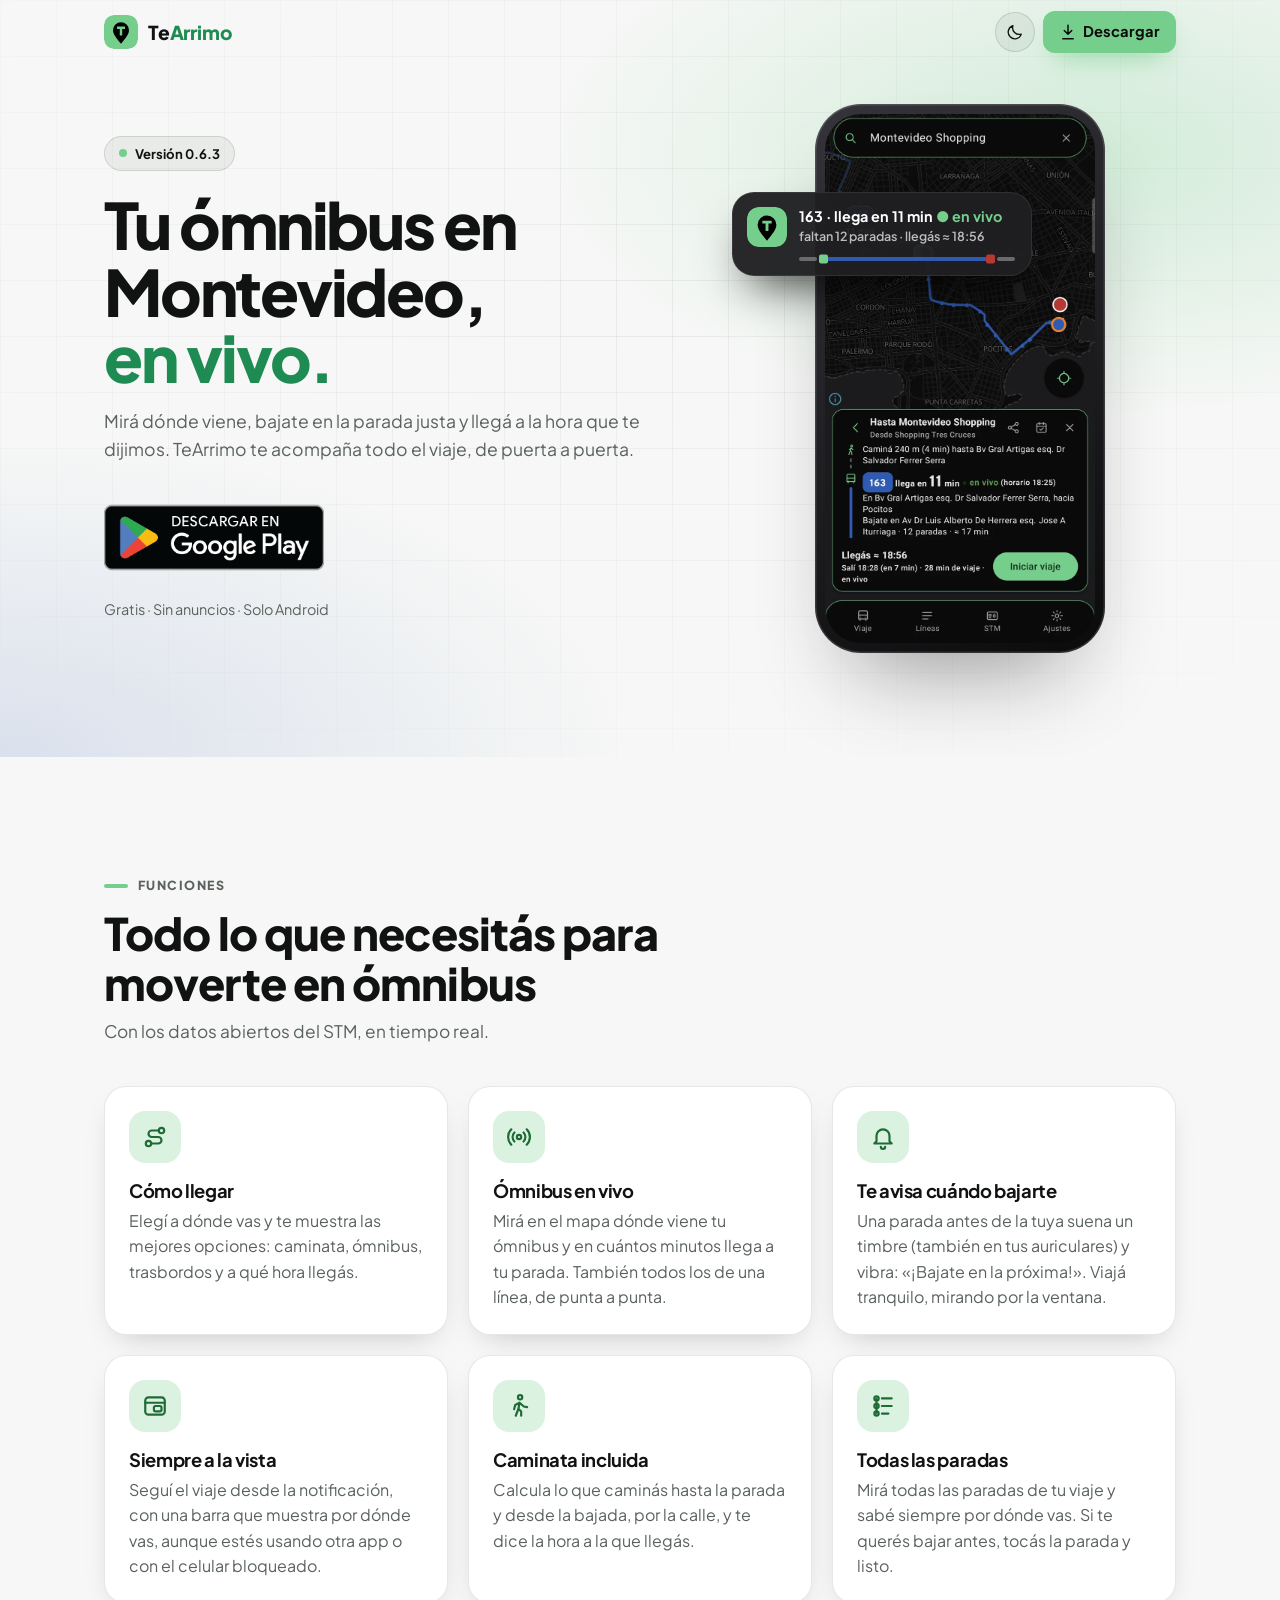
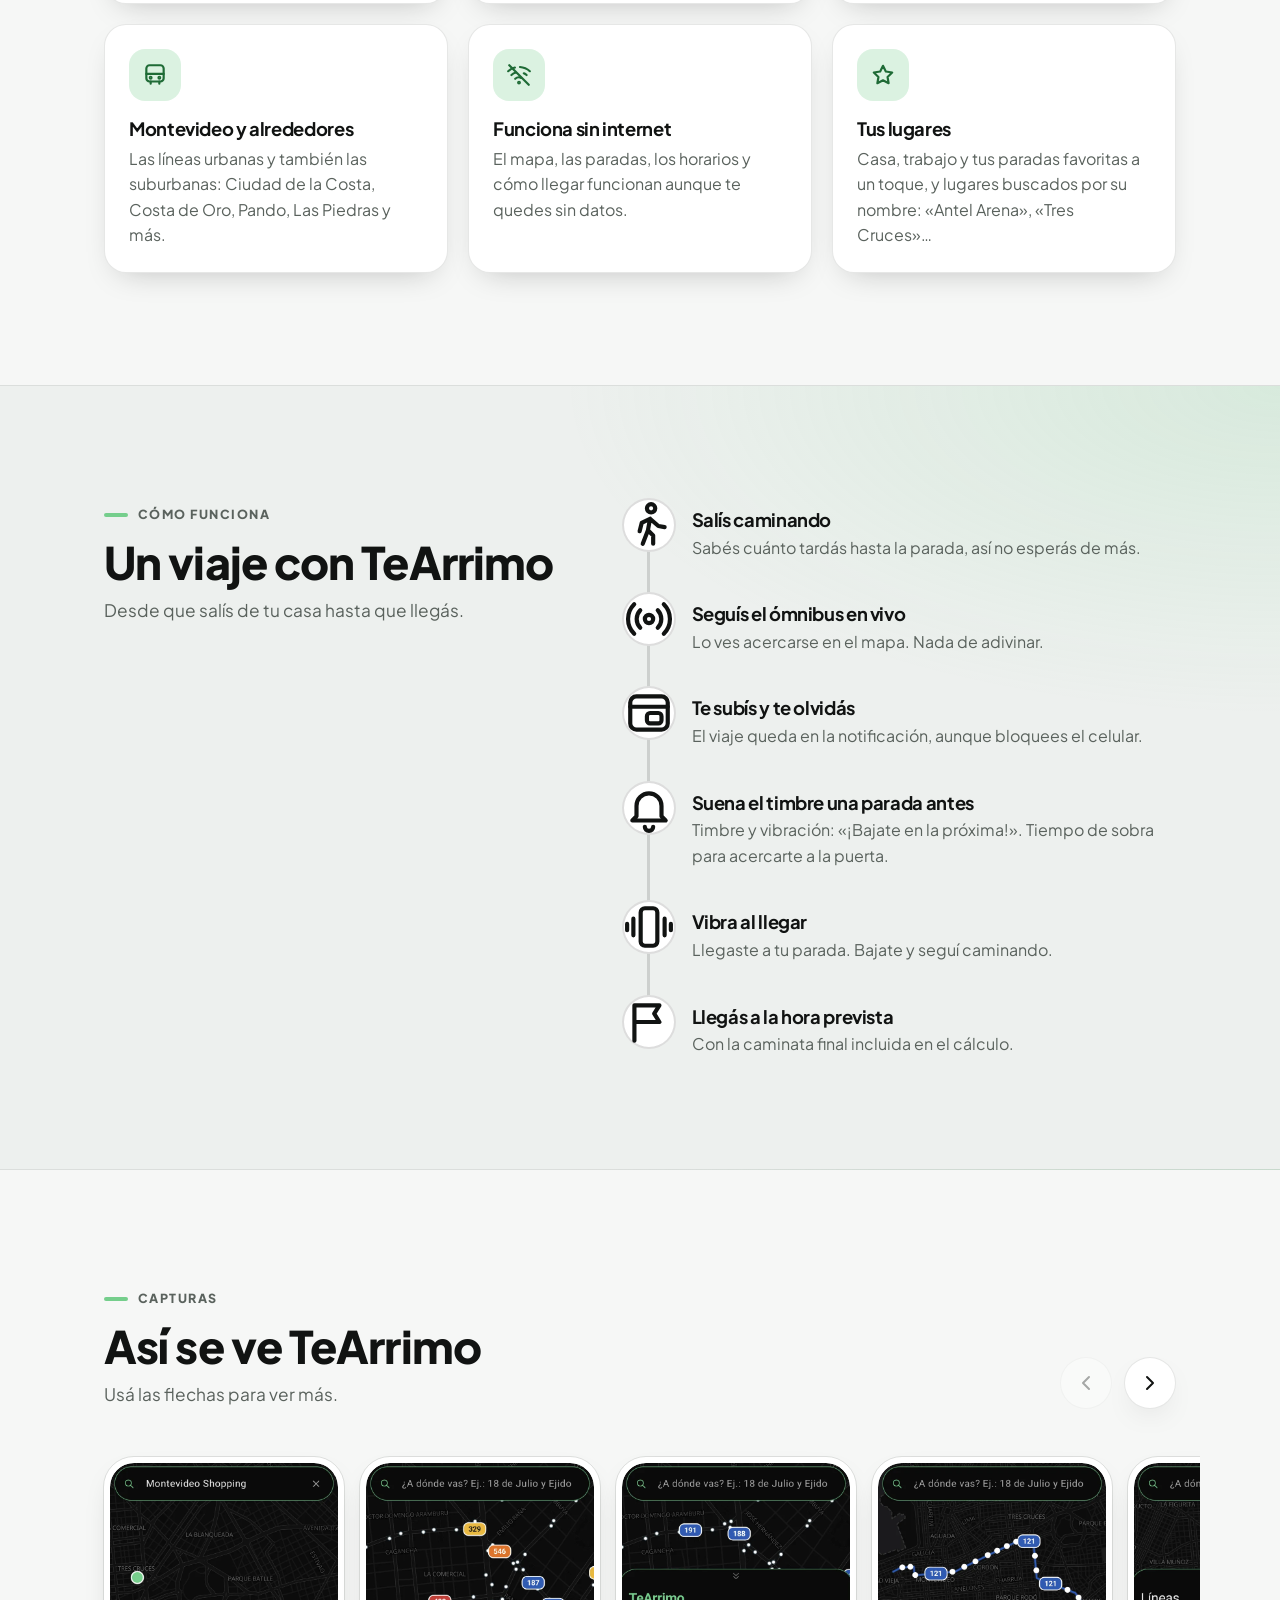
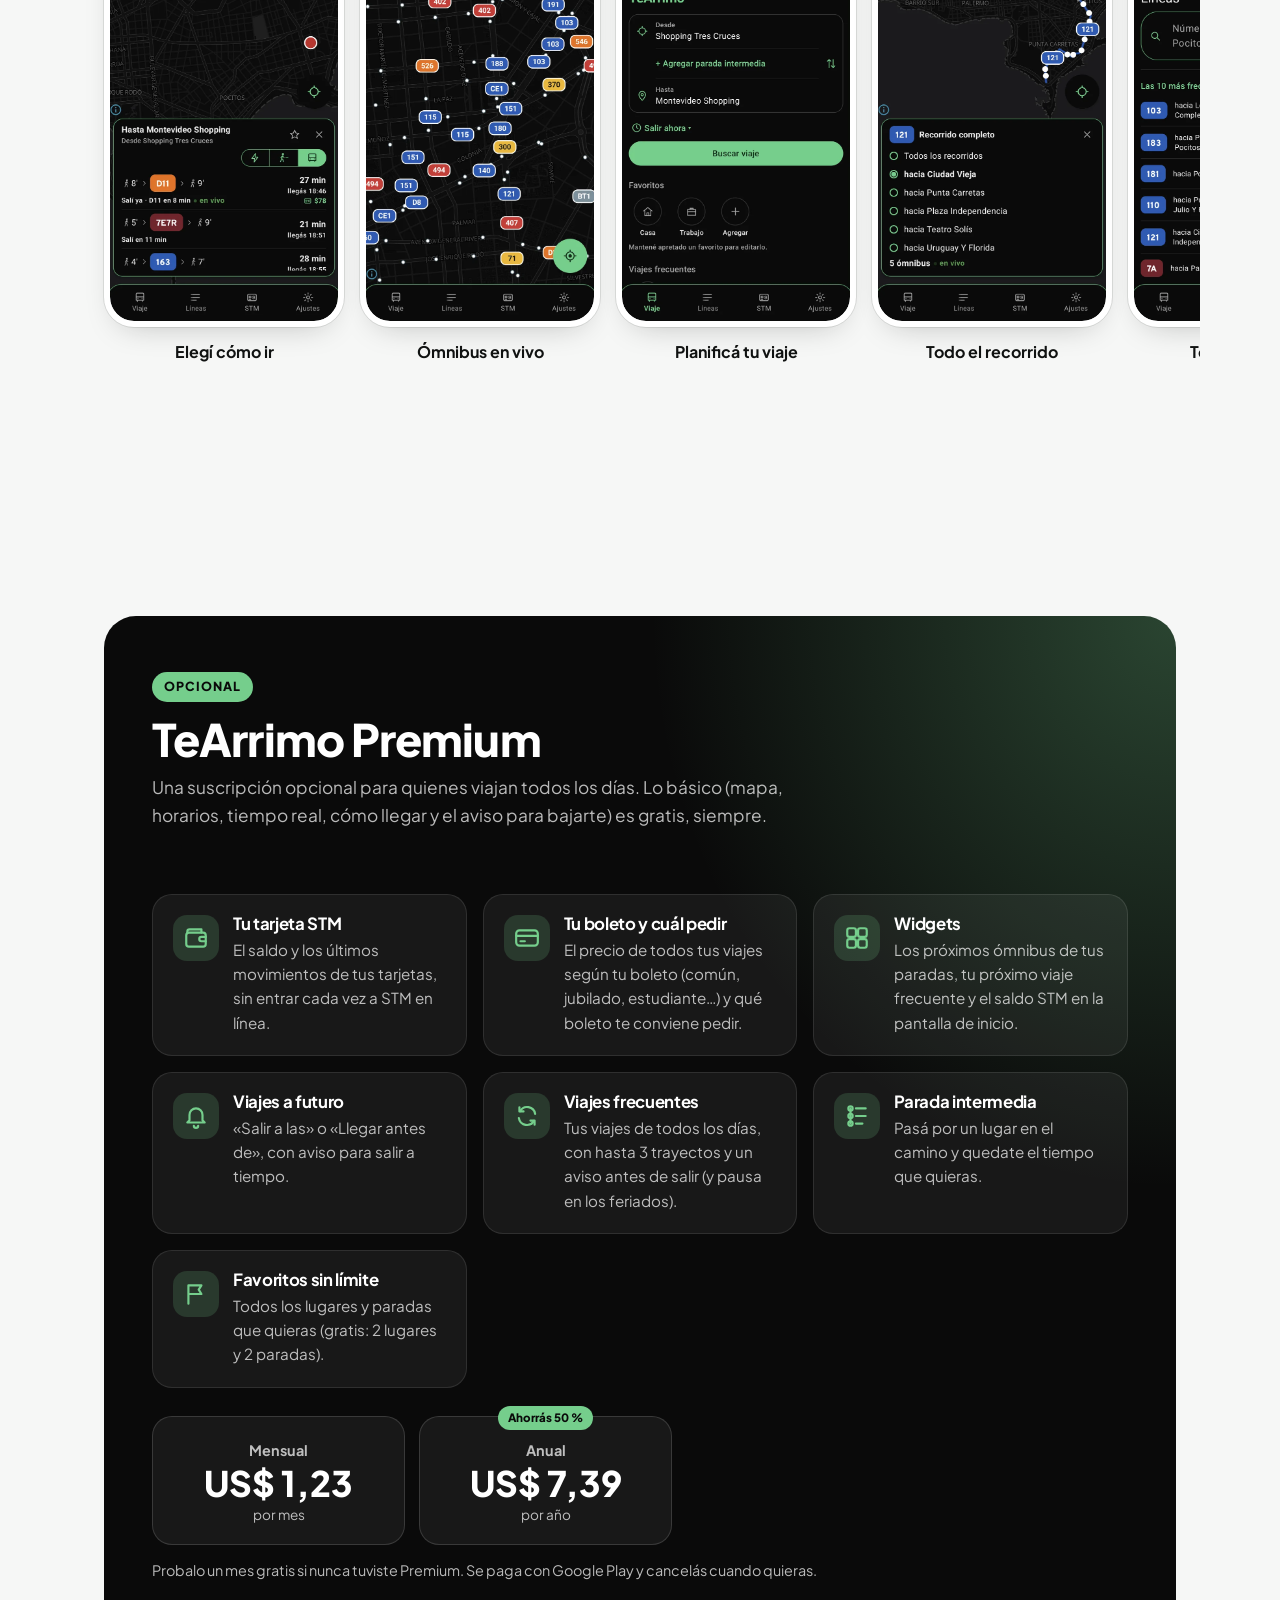
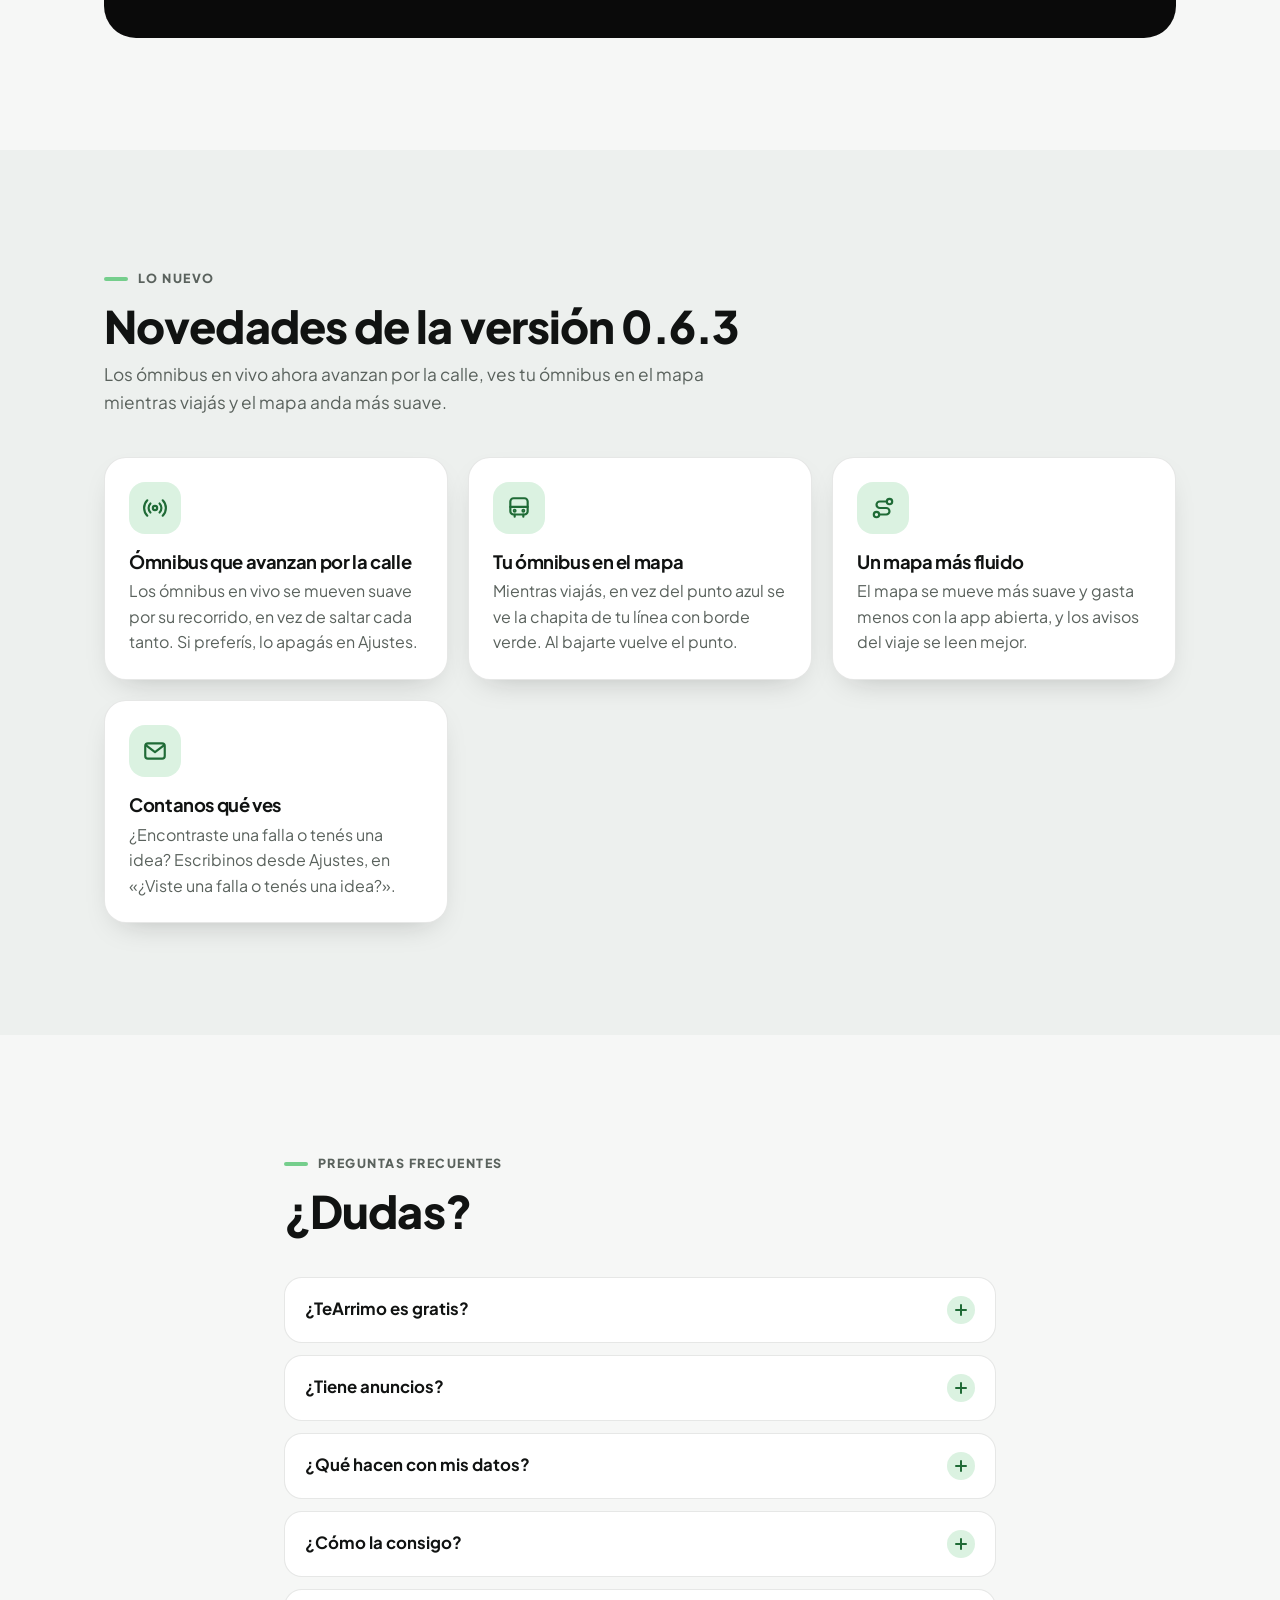
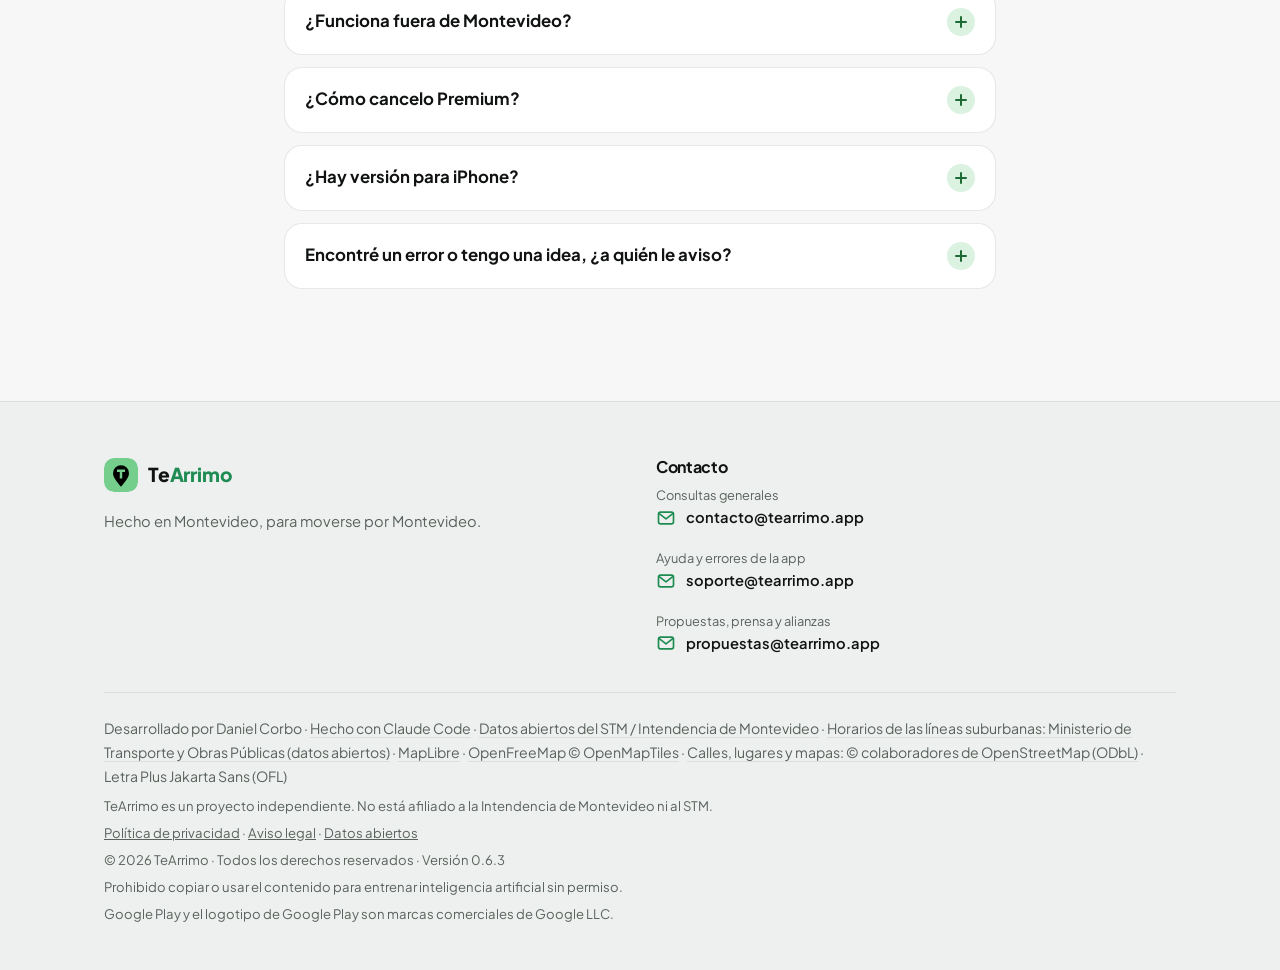
==== commit 34b3645b: "Web: botón sol/luna para elegir modo claro u oscuro (se acuerda, sin parpadeo) Co-Authored-By: Claud" ====
--- a/index.html
+++ b/index.html
@@ -81,7 +81,10 @@
   <link rel="preconnect" href="https://fonts.googleapis.com">
   <link rel="preconnect" href="https://fonts.gstatic.com" crossorigin>
   <link href="https://fonts.googleapis.com/css2?family=Plus+Jakarta+Sans:wght@400;600;700;800&display=swap" rel="stylesheet">
+  <!-- Modo elegido con el botón sol/luna (js/tema.js), antes de dibujar: sin parpadeo -->
+  <script>(function(){var r=document.documentElement,t=null;try{t=localStorage.getItem("tema")}catch(e){}if(t==="light"||t==="dark")r.setAttribute("data-theme",t);var o=t?t==="dark":!!(window.matchMedia&&matchMedia("(prefers-color-scheme: dark)").matches),m=document.querySelector('meta[name="theme-color"]');if(m)m.setAttribute("content",o?"#0A0A0A":"#F6F7F6")})();</script>
   <link rel="stylesheet" href="css/estilos.css">
+  <script src="/js/tema.js" defer></script>
 
   <script src="config.js"></script>
   <script>
@@ -109,9 +112,15 @@
         <img data-logo src="img/logo.svg" alt="" width="34" height="34">
         <span>Te<b>Arrimo</b></span>
       </a>
-      <a class="btn btn--acento btn--chico" data-apk href="https://play.google.com/store/apps/details?id=app.omniuy" target="_blank" rel="noopener">
-        <span data-icono="descargar"></span>Descargar
-      </a>
+      <div class="barra__acciones">
+        <button class="tema" type="button" data-tema aria-label="Cambiar entre modo claro y oscuro">
+          <svg class="tema__sol" viewBox="0 0 24 24" fill="none" stroke="currentColor" stroke-width="1.6" stroke-linecap="round" aria-hidden="true"><circle cx="12" cy="12" r="4.2"/><path d="M12 2.5v2M12 19.5v2M2.5 12h2M19.5 12h2M5.3 5.3l1.4 1.4M17.3 17.3l1.4 1.4M5.3 18.7l1.4-1.4M17.3 6.7l1.4-1.4"/></svg>
+          <svg class="tema__luna" viewBox="0 0 24 24" fill="none" stroke="currentColor" stroke-width="1.6" stroke-linecap="round" stroke-linejoin="round" aria-hidden="true"><path d="M19.5 14.5A8 8 0 0 1 9.5 4.5a8 8 0 1 0 10 10z"/></svg>
+        </button>
+        <a class="btn btn--acento btn--chico" data-apk href="https://play.google.com/store/apps/details?id=app.omniuy" target="_blank" rel="noopener">
+          <span data-icono="descargar"></span>Descargar
+        </a>
+      </div>
     </div>
   </header>
 
--- a/css/estilos.css
+++ b/css/estilos.css
@@ -156,6 +156,27 @@
 .marca { display: inline-flex; align-items: center; gap: 10px; color: var(--escena-texto); text-decoration: none; font-weight: 800; font-size: 1.2rem; letter-spacing: -.01em; }
 /* Logo de dos colores (como el panel): «Te» del color del texto, «Arrimo» verde */
 .marca b { color: var(--escena-marca); font-weight: inherit; }
+
+/* Botón sol/luna (js/tema.js): en claro se ve la luna (para pasar a oscuro), en oscuro el sol */
+.barra__acciones { display: flex; align-items: center; gap: 8px; }
+.tema {
+  display: inline-grid; place-items: center; flex: none;
+  width: 40px; height: 40px; padding: 0; border-radius: 50%;
+  border: 1px solid var(--escena-chip-borde); background: var(--escena-chip); color: var(--escena-texto);
+  cursor: pointer; -webkit-tap-highlight-color: transparent;
+  transition: background-color .2s, transform .15s;
+}
+.tema:hover { background: var(--escena-linea); }
+.tema:active { transform: scale(.94); }
+.tema:focus-visible { outline: 3px solid var(--acento); outline-offset: 3px; }
+.tema svg { width: 20px; height: 20px; }
+.tema__sol { display: none; }
+@media (prefers-color-scheme: dark) {
+  :root:not([data-theme="light"]) .tema__sol { display: block; }
+  :root:not([data-theme="light"]) .tema__luna { display: none; }
+}
+:root[data-theme="dark"] .tema__sol { display: block; }
+:root[data-theme="dark"] .tema__luna { display: none; }
 .marca img { width: 34px; height: 34px; border-radius: 10px; }
 
 /* ---------- Botones ---------- */
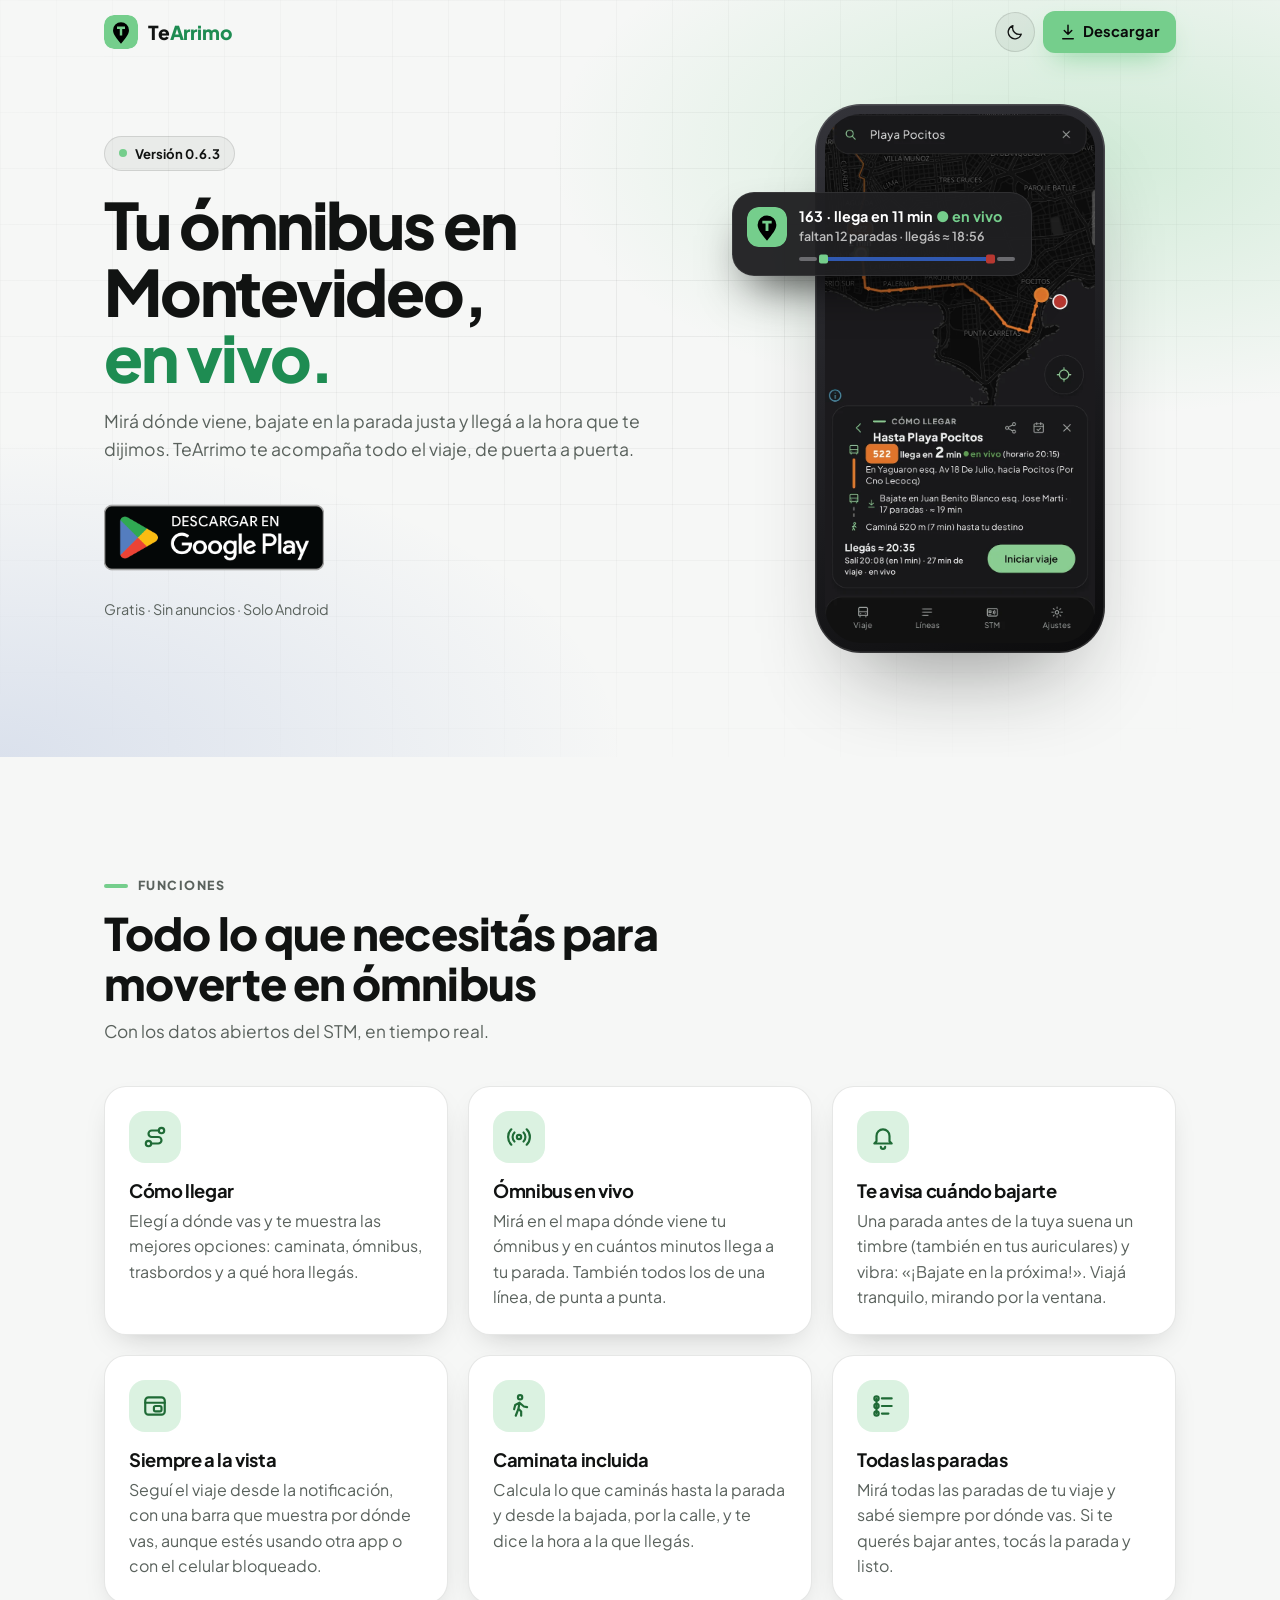
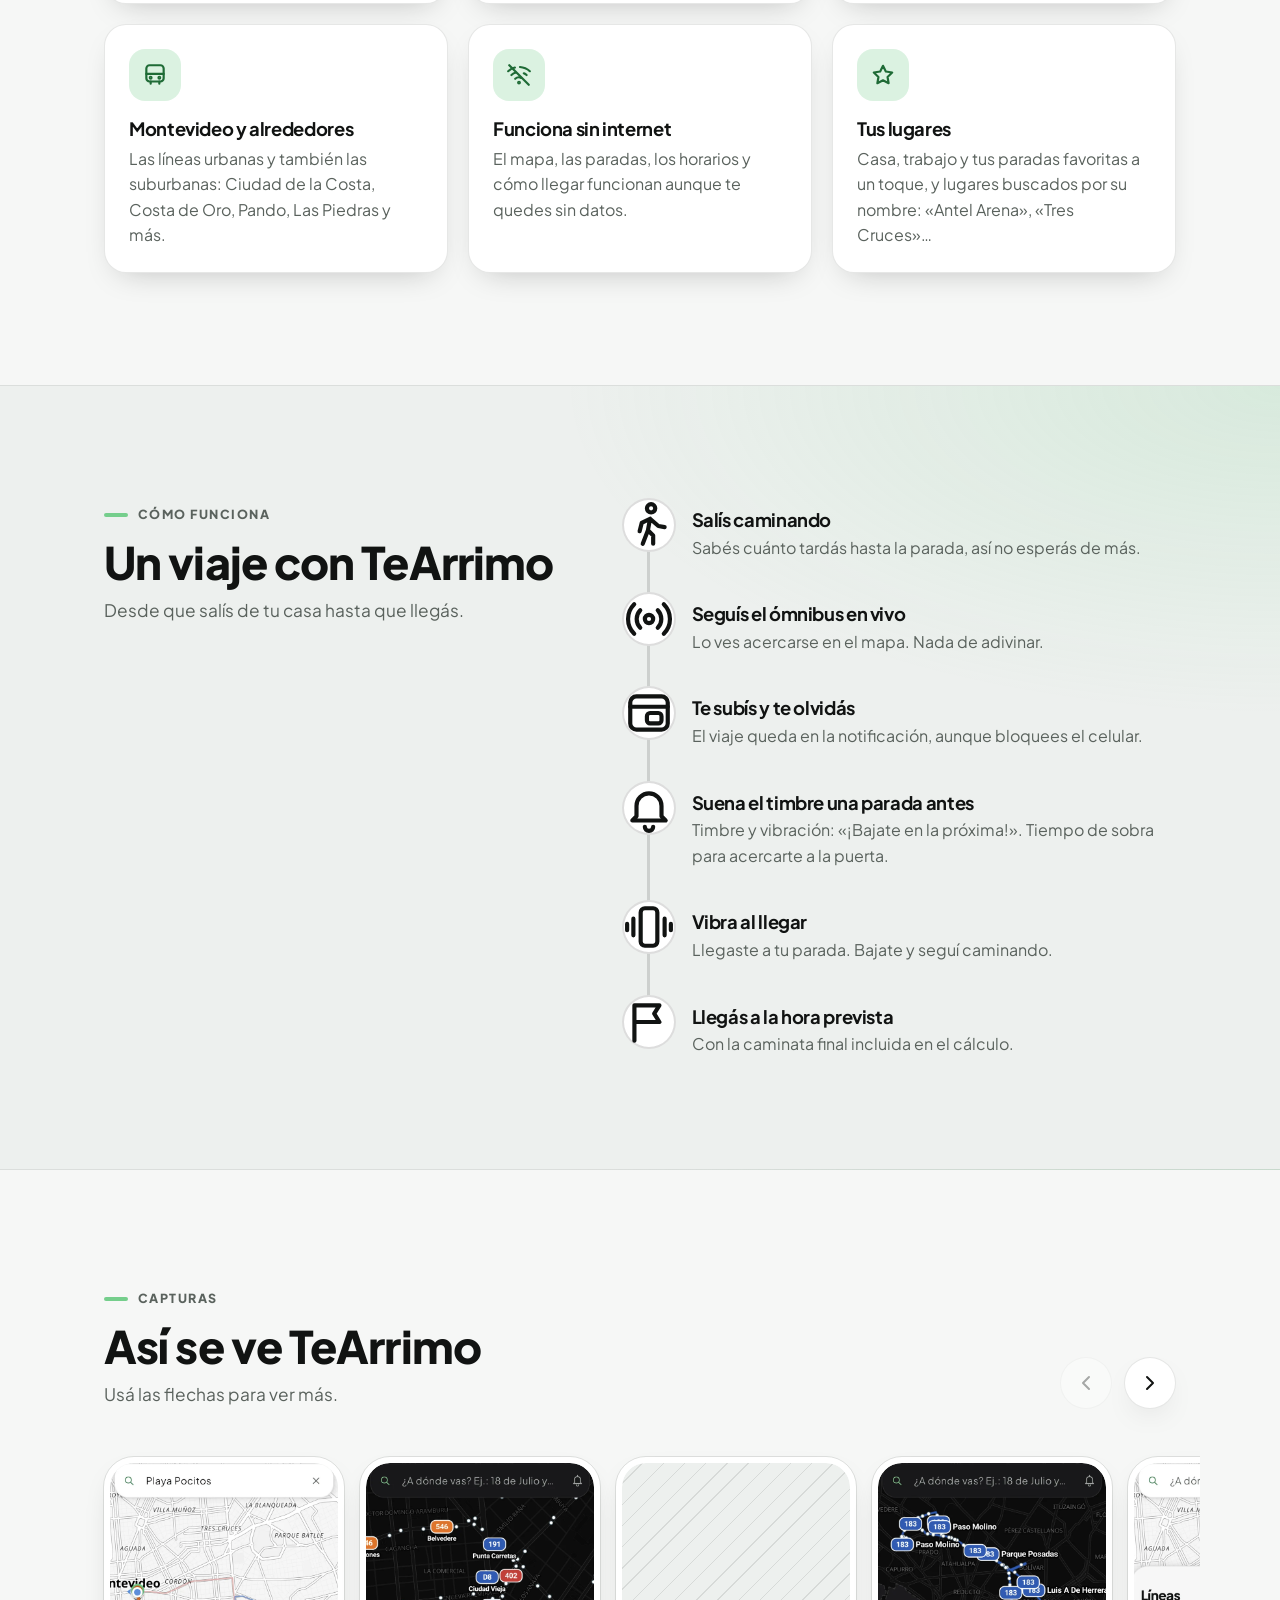
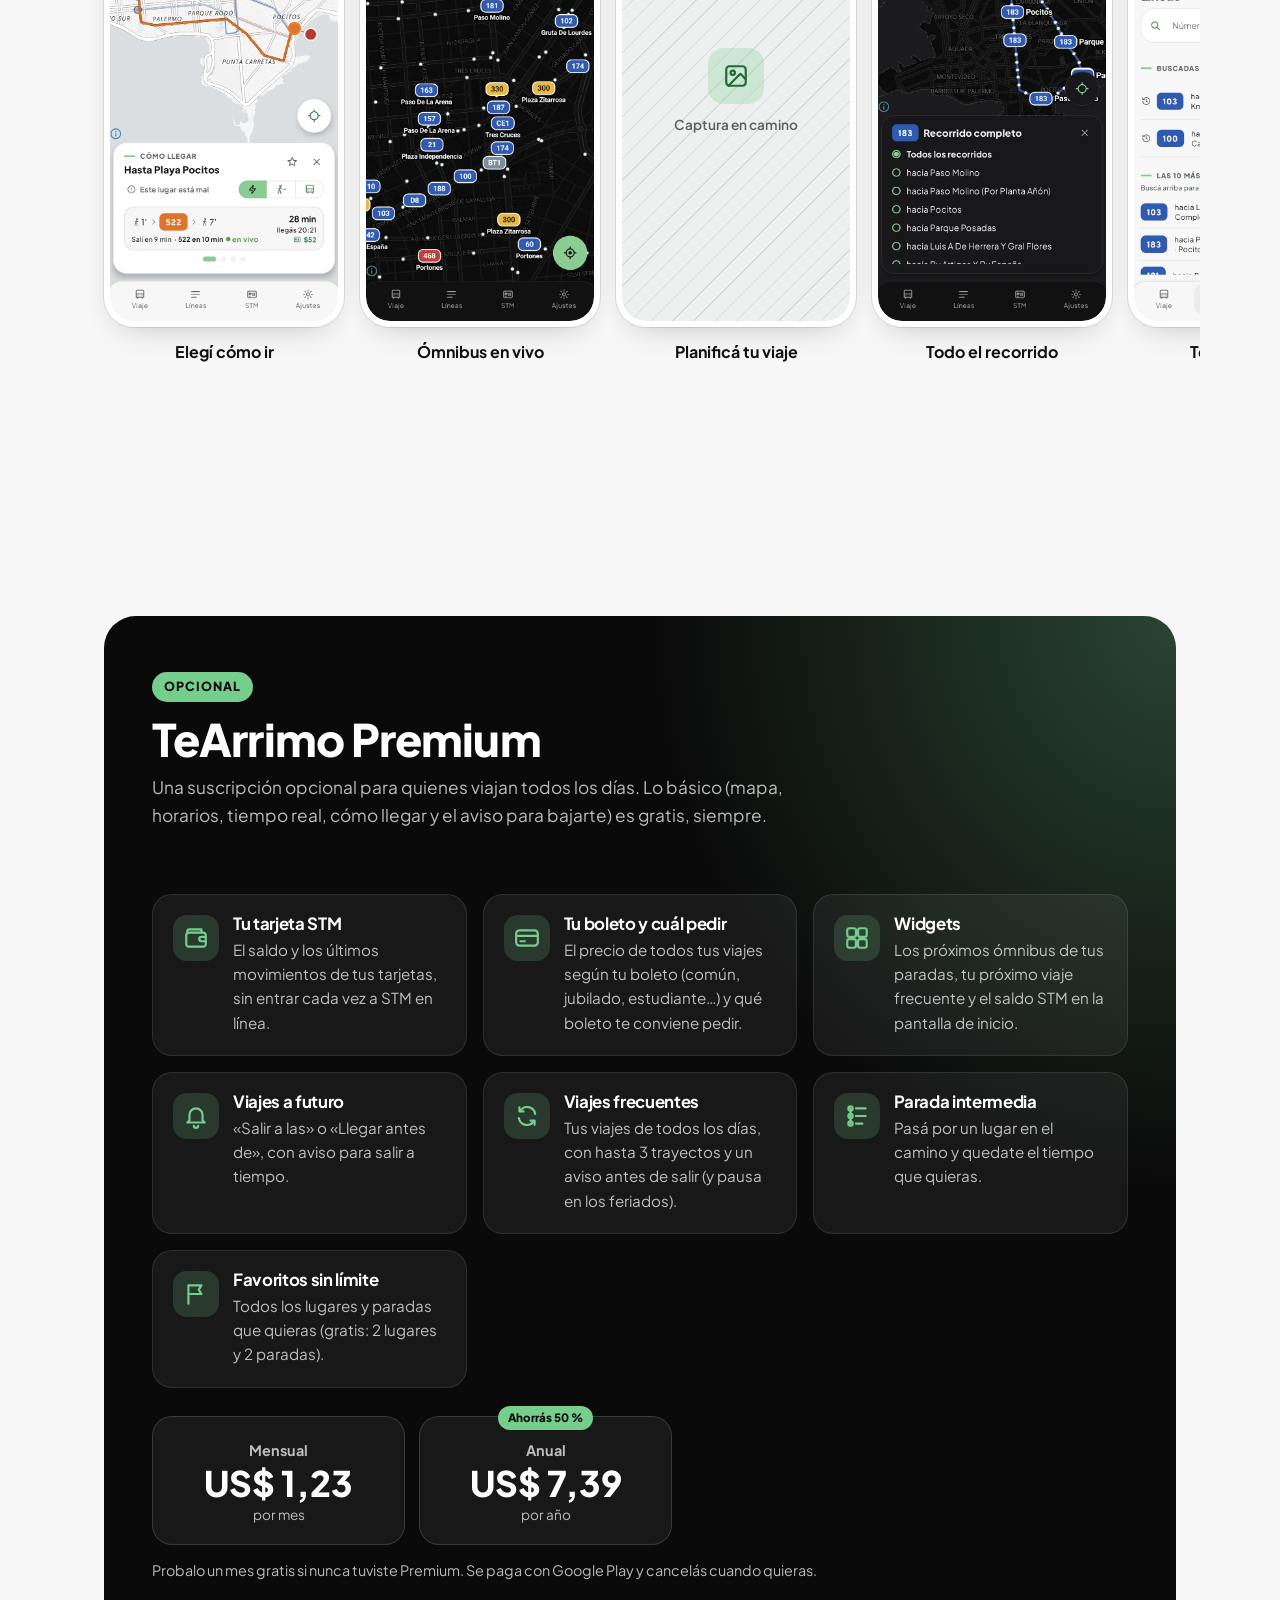
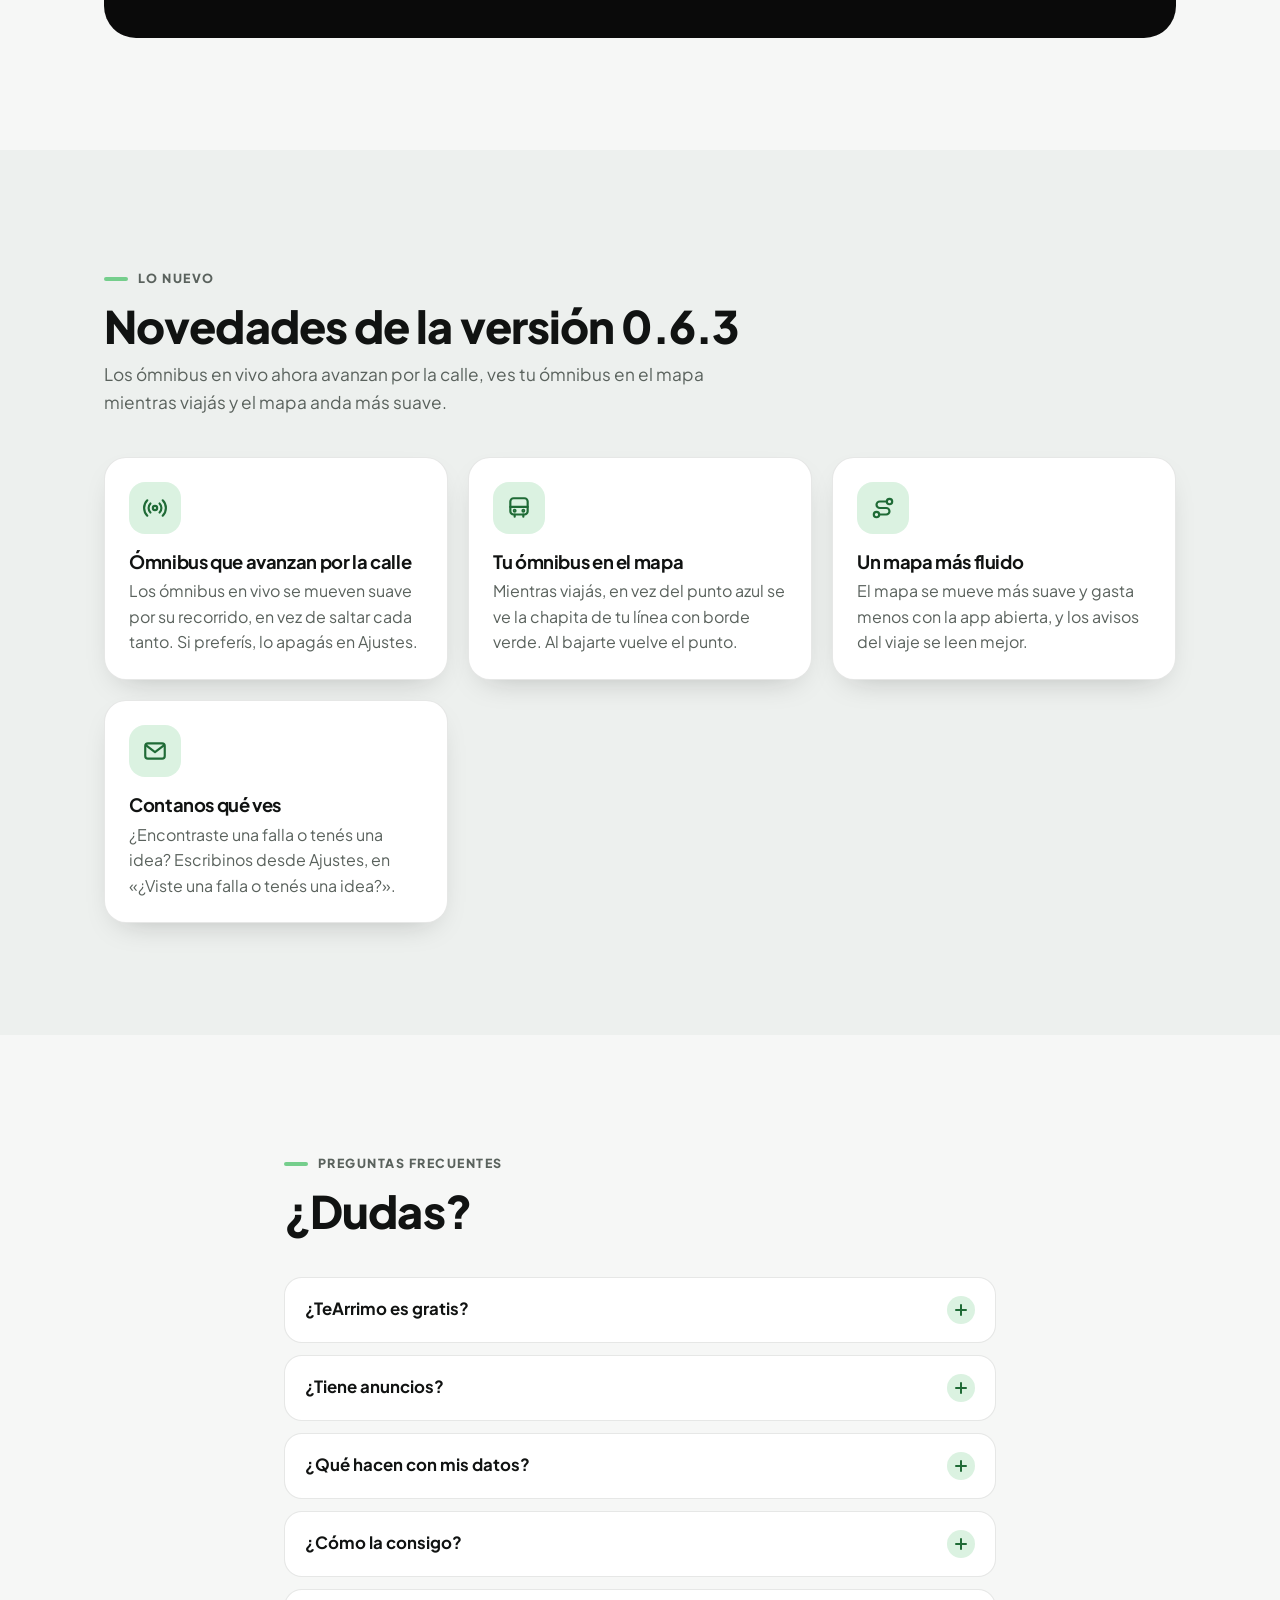
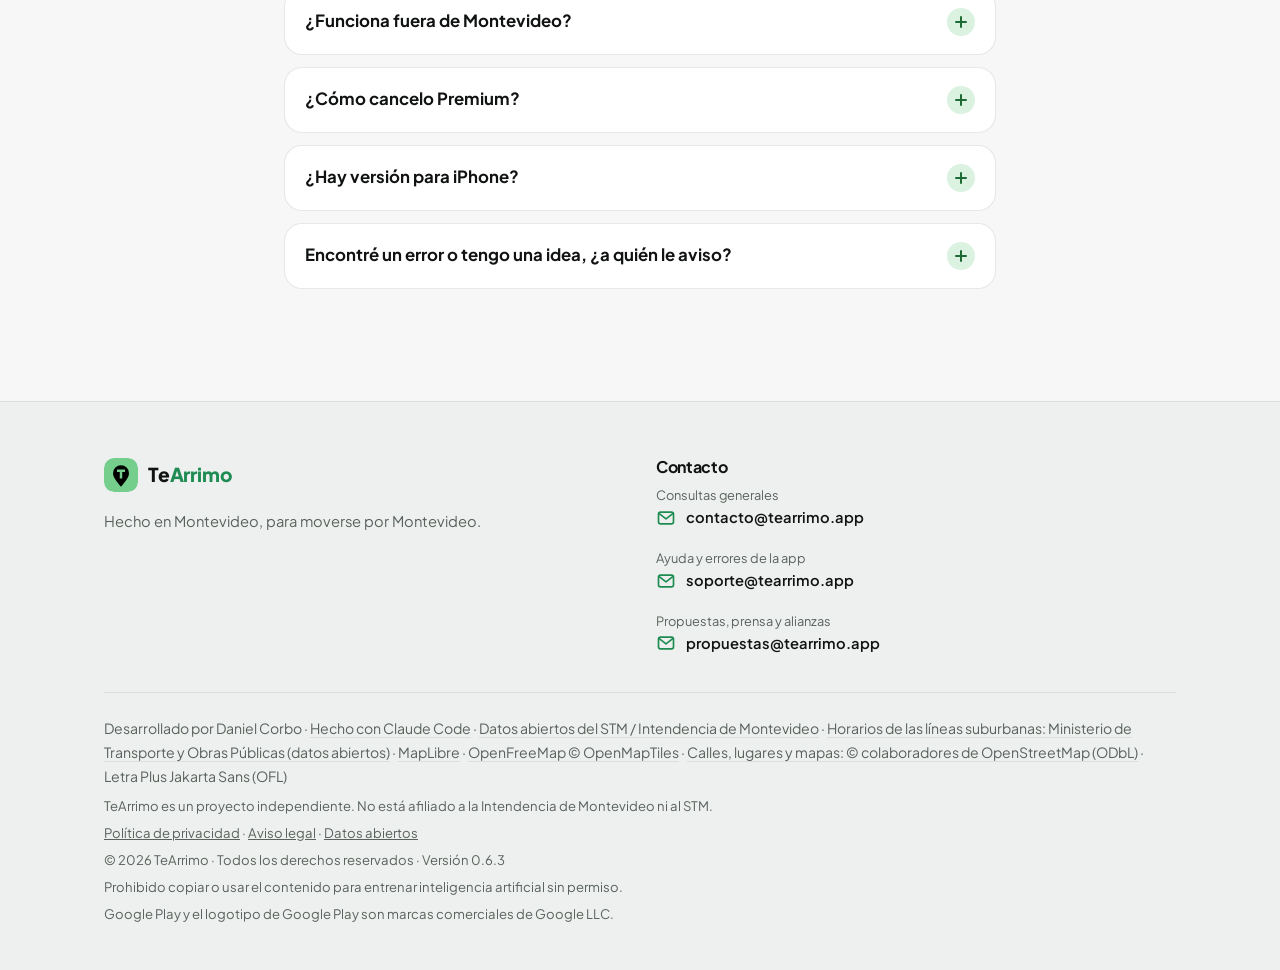
==== commit 194edc3e: "Capturas nuevas de la app con el estilo de la web (oscuro y claro) Co-Authored-By: Claude Opus 5.5 <" ====
--- a/index.html
+++ b/index.html
@@ -263,7 +263,7 @@
             </button>
           </div>
         </div>
-        <div class="carrusel" id="lista-capturas" tabindex="0" aria-label="Capturas de pantalla"><!--auto--><figure class="captura revelar" style="--retardo:0ms"><div class="captura__marco"><div class="captura__vacia"><span class="icono"><svg viewBox="0 0 24 24" fill="none" stroke="currentColor" stroke-width="2" stroke-linecap="round" stroke-linejoin="round" aria-hidden="true"><rect x="3" y="3" width="18" height="18" rx="3"/><circle cx="9" cy="9" r="2"/><path d="M21 15l-5-5L5 21"/></svg></span>Captura en camino</div><img src="img/capturas/captura-1.webp?v=3" alt="Elegí cómo ir" loading="lazy" decoding="async"></div><figcaption>Elegí cómo ir</figcaption></figure><figure class="captura revelar" style="--retardo:90ms"><div class="captura__marco"><div class="captura__vacia"><span class="icono"><svg viewBox="0 0 24 24" fill="none" stroke="currentColor" stroke-width="2" stroke-linecap="round" stroke-linejoin="round" aria-hidden="true"><rect x="3" y="3" width="18" height="18" rx="3"/><circle cx="9" cy="9" r="2"/><path d="M21 15l-5-5L5 21"/></svg></span>Captura en camino</div><img src="img/capturas/captura-2.webp?v=3" alt="Ómnibus en vivo" loading="lazy" decoding="async"></div><figcaption>Ómnibus en vivo</figcaption></figure><figure class="captura revelar" style="--retardo:180ms"><div class="captura__marco"><div class="captura__vacia"><span class="icono"><svg viewBox="0 0 24 24" fill="none" stroke="currentColor" stroke-width="2" stroke-linecap="round" stroke-linejoin="round" aria-hidden="true"><rect x="3" y="3" width="18" height="18" rx="3"/><circle cx="9" cy="9" r="2"/><path d="M21 15l-5-5L5 21"/></svg></span>Captura en camino</div><img src="img/capturas/captura-3.webp?v=3" alt="Planificá tu viaje" loading="lazy" decoding="async"></div><figcaption>Planificá tu viaje</figcaption></figure><figure class="captura revelar" style="--retardo:270ms"><div class="captura__marco"><div class="captura__vacia"><span class="icono"><svg viewBox="0 0 24 24" fill="none" stroke="currentColor" stroke-width="2" stroke-linecap="round" stroke-linejoin="round" aria-hidden="true"><rect x="3" y="3" width="18" height="18" rx="3"/><circle cx="9" cy="9" r="2"/><path d="M21 15l-5-5L5 21"/></svg></span>Captura en camino</div><img src="img/capturas/captura-4.webp?v=3" alt="Todo el recorrido" loading="lazy" decoding="async"></div><figcaption>Todo el recorrido</figcaption></figure><figure class="captura revelar" style="--retardo:270ms"><div class="captura__marco"><div class="captura__vacia"><span class="icono"><svg viewBox="0 0 24 24" fill="none" stroke="currentColor" stroke-width="2" stroke-linecap="round" stroke-linejoin="round" aria-hidden="true"><rect x="3" y="3" width="18" height="18" rx="3"/><circle cx="9" cy="9" r="2"/><path d="M21 15l-5-5L5 21"/></svg></span>Captura en camino</div><img src="img/capturas/captura-5.webp?v=3" alt="Todas las líneas" loading="lazy" decoding="async"></div><figcaption>Todas las líneas</figcaption></figure><!--/auto--></div>
+        <div class="carrusel" id="lista-capturas" tabindex="0" aria-label="Capturas de pantalla"><!--auto--><figure class="captura revelar" style="--retardo:0ms"><div class="captura__marco"><div class="captura__vacia"><span class="icono"><svg viewBox="0 0 24 24" fill="none" stroke="currentColor" stroke-width="2" stroke-linecap="round" stroke-linejoin="round" aria-hidden="true"><rect x="3" y="3" width="18" height="18" rx="3"/><circle cx="9" cy="9" r="2"/><path d="M21 15l-5-5L5 21"/></svg></span>Captura en camino</div><img src="img/capturas/captura-1.webp?v=4" alt="Elegí cómo ir" loading="lazy" decoding="async"></div><figcaption>Elegí cómo ir</figcaption></figure><figure class="captura revelar" style="--retardo:90ms"><div class="captura__marco"><div class="captura__vacia"><span class="icono"><svg viewBox="0 0 24 24" fill="none" stroke="currentColor" stroke-width="2" stroke-linecap="round" stroke-linejoin="round" aria-hidden="true"><rect x="3" y="3" width="18" height="18" rx="3"/><circle cx="9" cy="9" r="2"/><path d="M21 15l-5-5L5 21"/></svg></span>Captura en camino</div><img src="img/capturas/captura-2.webp?v=4" alt="Ómnibus en vivo" loading="lazy" decoding="async"></div><figcaption>Ómnibus en vivo</figcaption></figure><figure class="captura revelar" style="--retardo:180ms"><div class="captura__marco"><div class="captura__vacia"><span class="icono"><svg viewBox="0 0 24 24" fill="none" stroke="currentColor" stroke-width="2" stroke-linecap="round" stroke-linejoin="round" aria-hidden="true"><rect x="3" y="3" width="18" height="18" rx="3"/><circle cx="9" cy="9" r="2"/><path d="M21 15l-5-5L5 21"/></svg></span>Captura en camino</div><img src="img/capturas/captura-3.webp?v=4" alt="Planificá tu viaje" loading="lazy" decoding="async"></div><figcaption>Planificá tu viaje</figcaption></figure><figure class="captura revelar" style="--retardo:270ms"><div class="captura__marco"><div class="captura__vacia"><span class="icono"><svg viewBox="0 0 24 24" fill="none" stroke="currentColor" stroke-width="2" stroke-linecap="round" stroke-linejoin="round" aria-hidden="true"><rect x="3" y="3" width="18" height="18" rx="3"/><circle cx="9" cy="9" r="2"/><path d="M21 15l-5-5L5 21"/></svg></span>Captura en camino</div><img src="img/capturas/captura-4.webp?v=4" alt="Todo el recorrido" loading="lazy" decoding="async"></div><figcaption>Todo el recorrido</figcaption></figure><figure class="captura revelar" style="--retardo:270ms"><div class="captura__marco"><div class="captura__vacia"><span class="icono"><svg viewBox="0 0 24 24" fill="none" stroke="currentColor" stroke-width="2" stroke-linecap="round" stroke-linejoin="round" aria-hidden="true"><rect x="3" y="3" width="18" height="18" rx="3"/><circle cx="9" cy="9" r="2"/><path d="M21 15l-5-5L5 21"/></svg></span>Captura en camino</div><img src="img/capturas/captura-5.webp?v=4" alt="Todas las líneas" loading="lazy" decoding="async"></div><figcaption>Todas las líneas</figcaption></figure><!--/auto--></div>
       </div>
     </section>
 
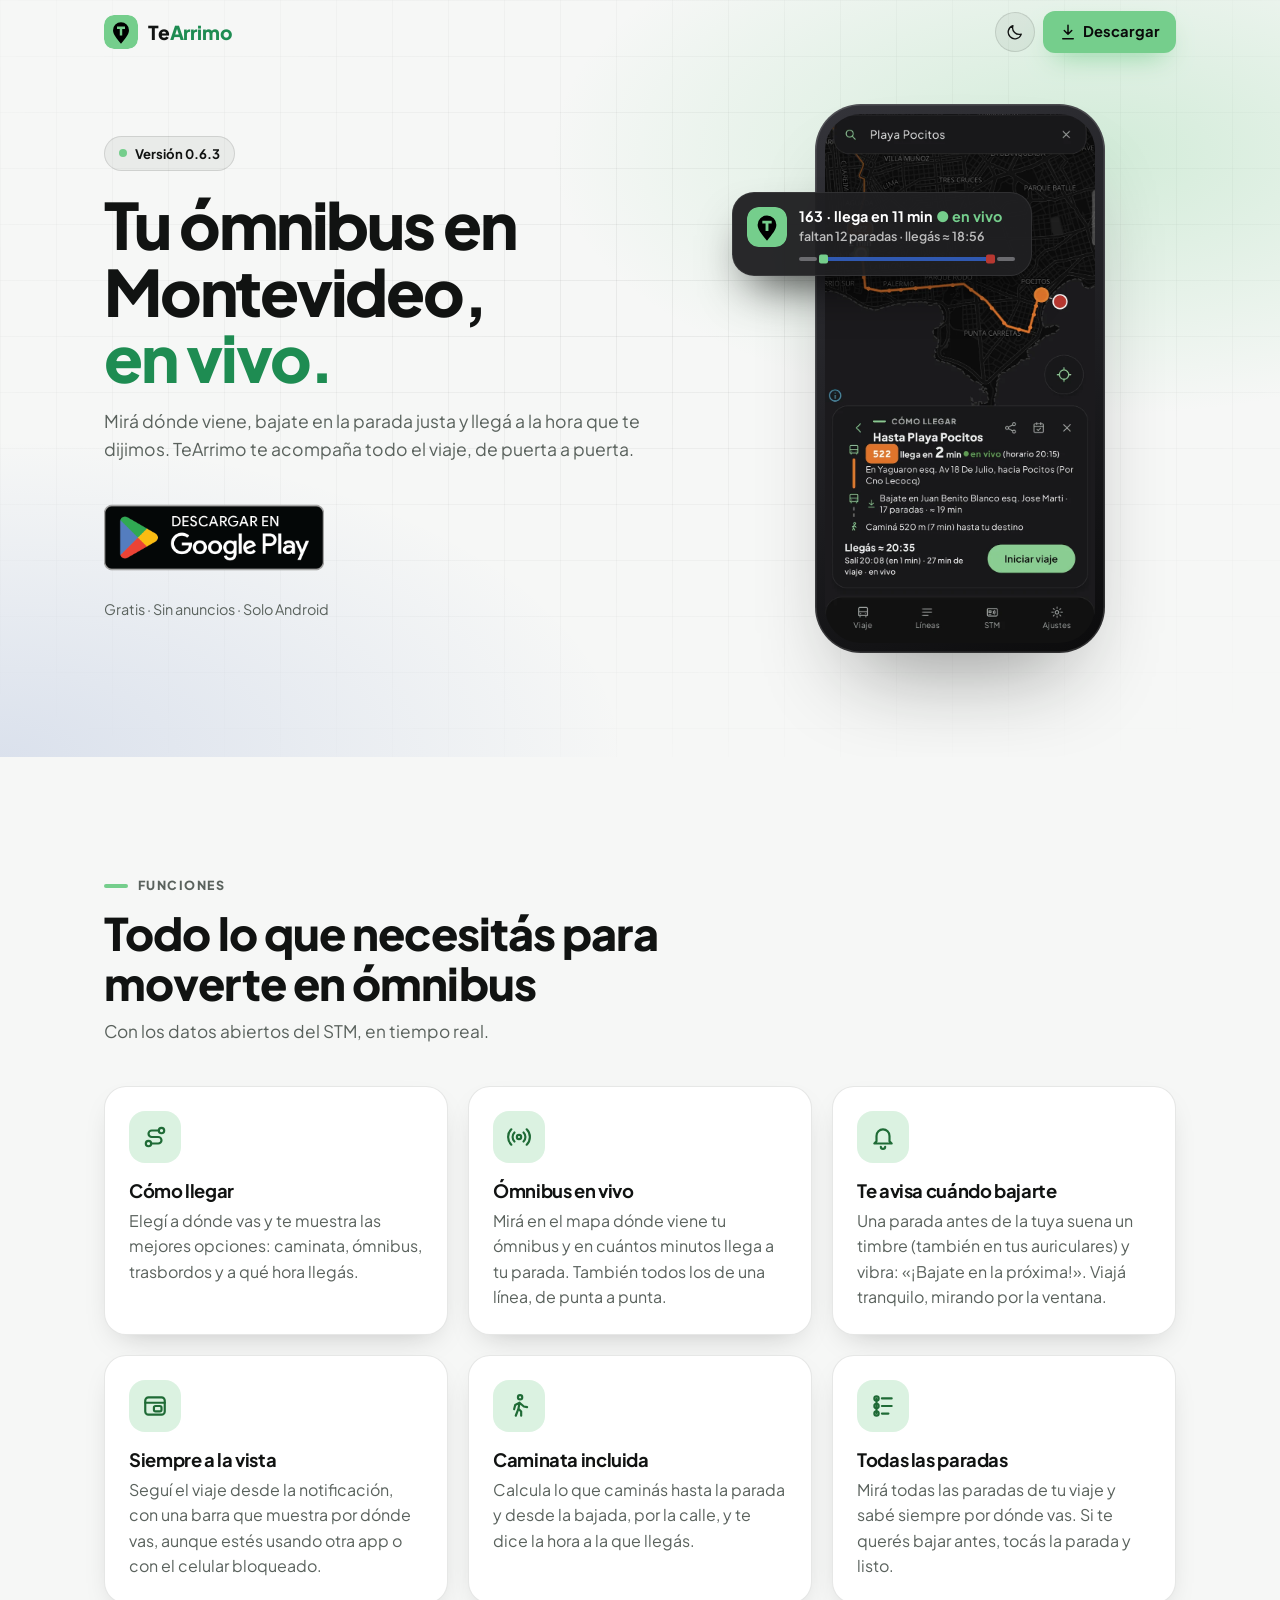
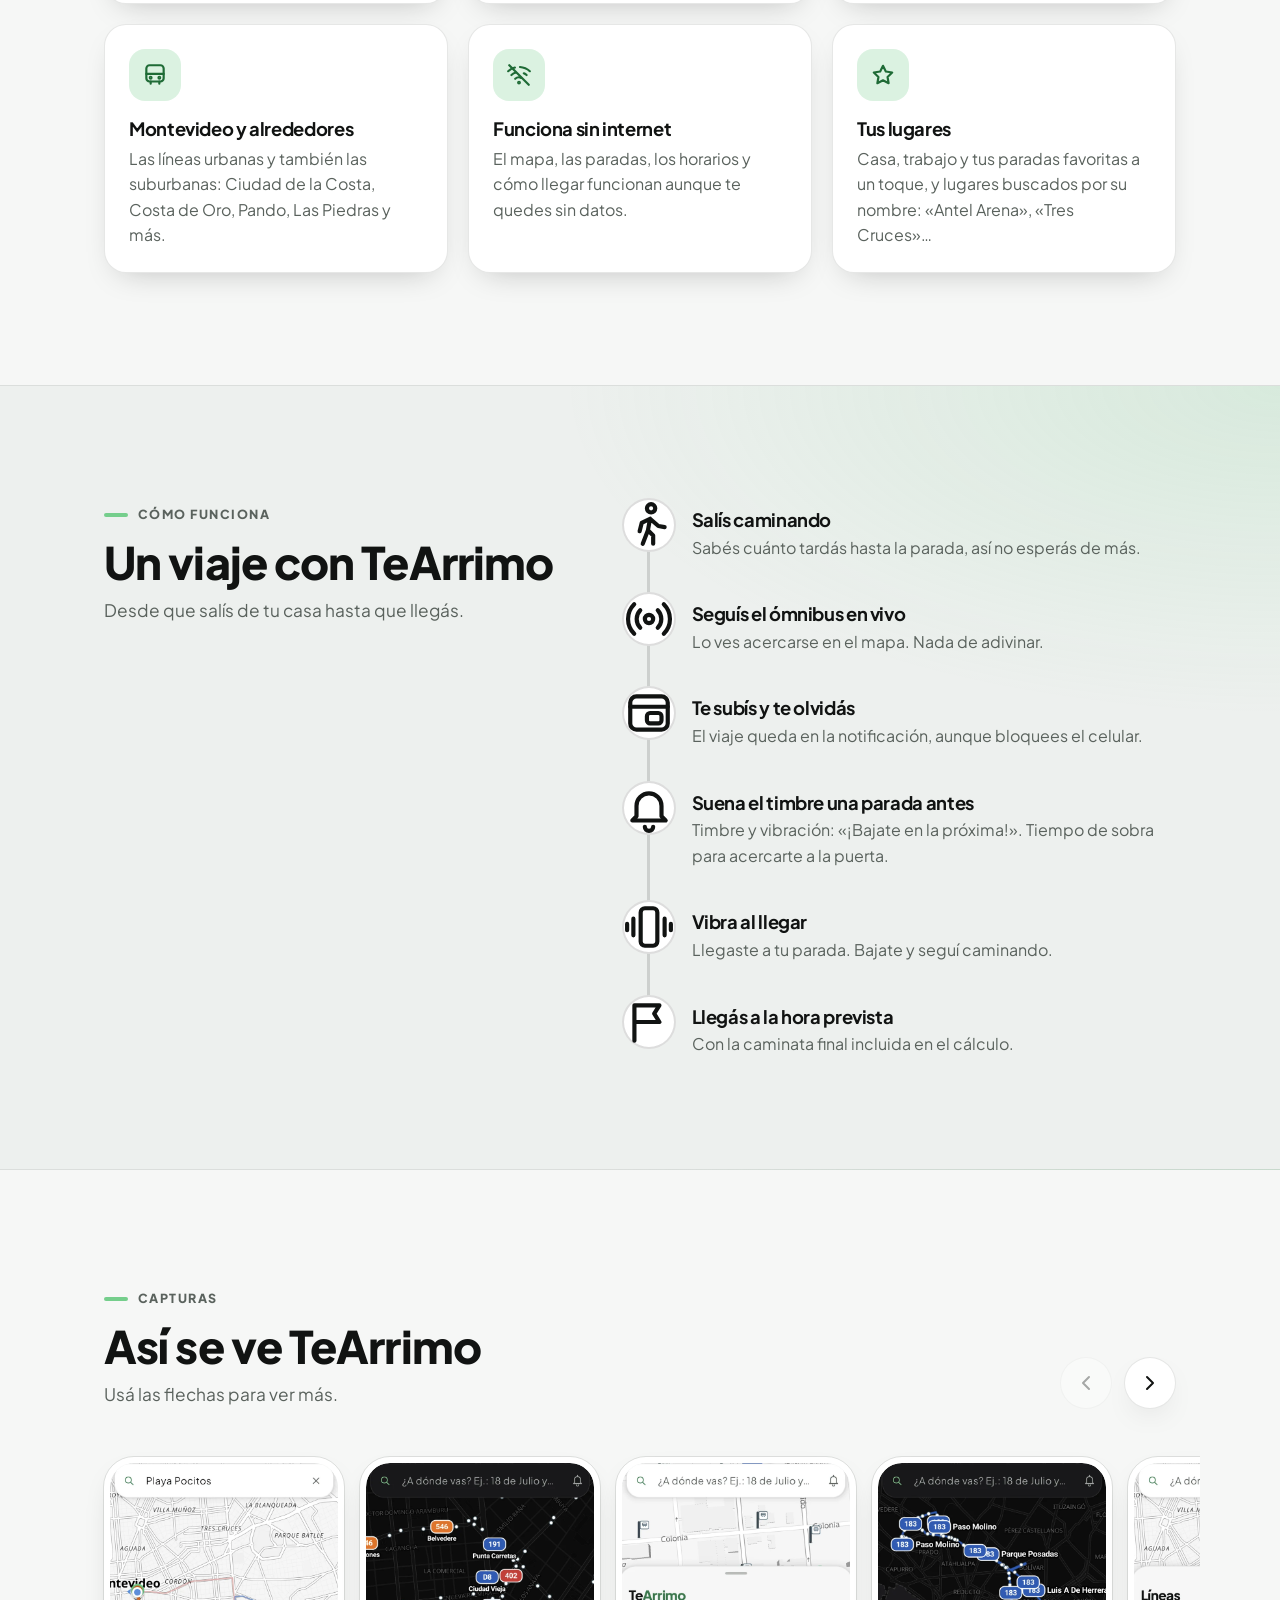
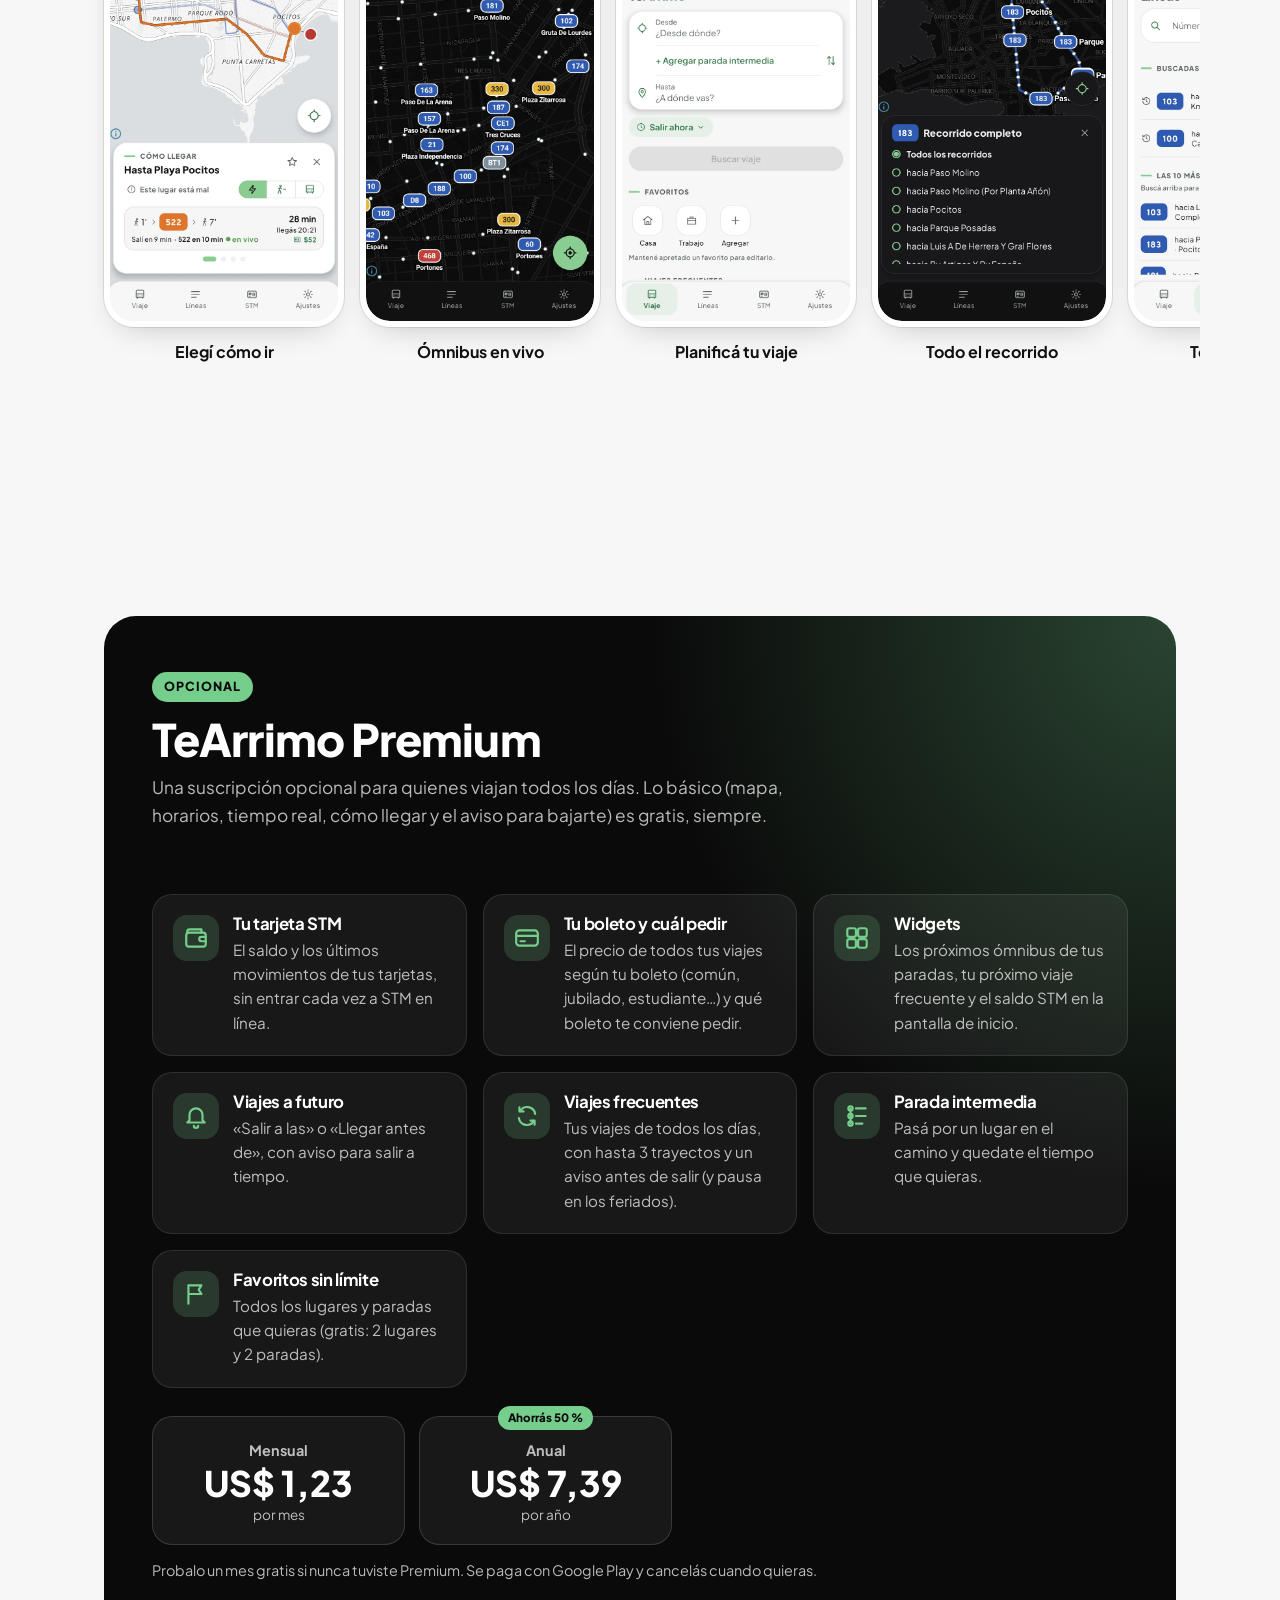
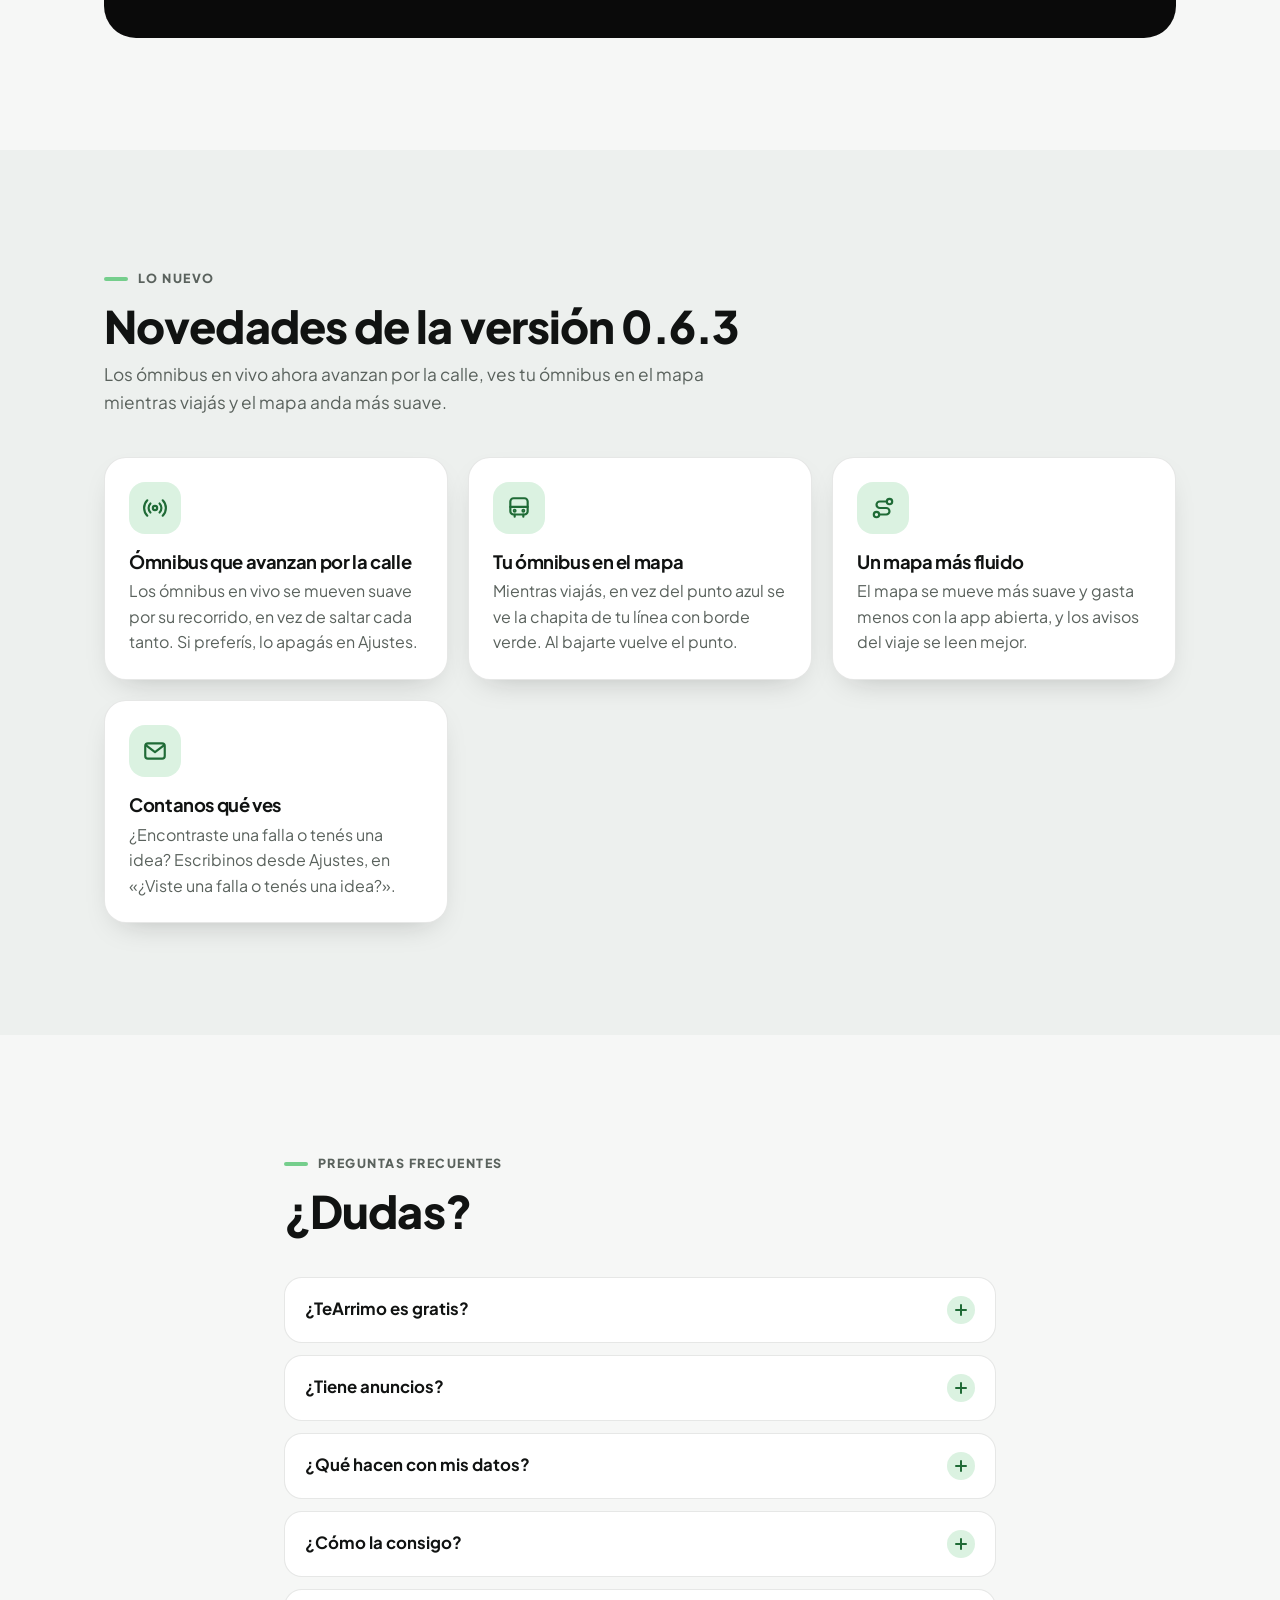
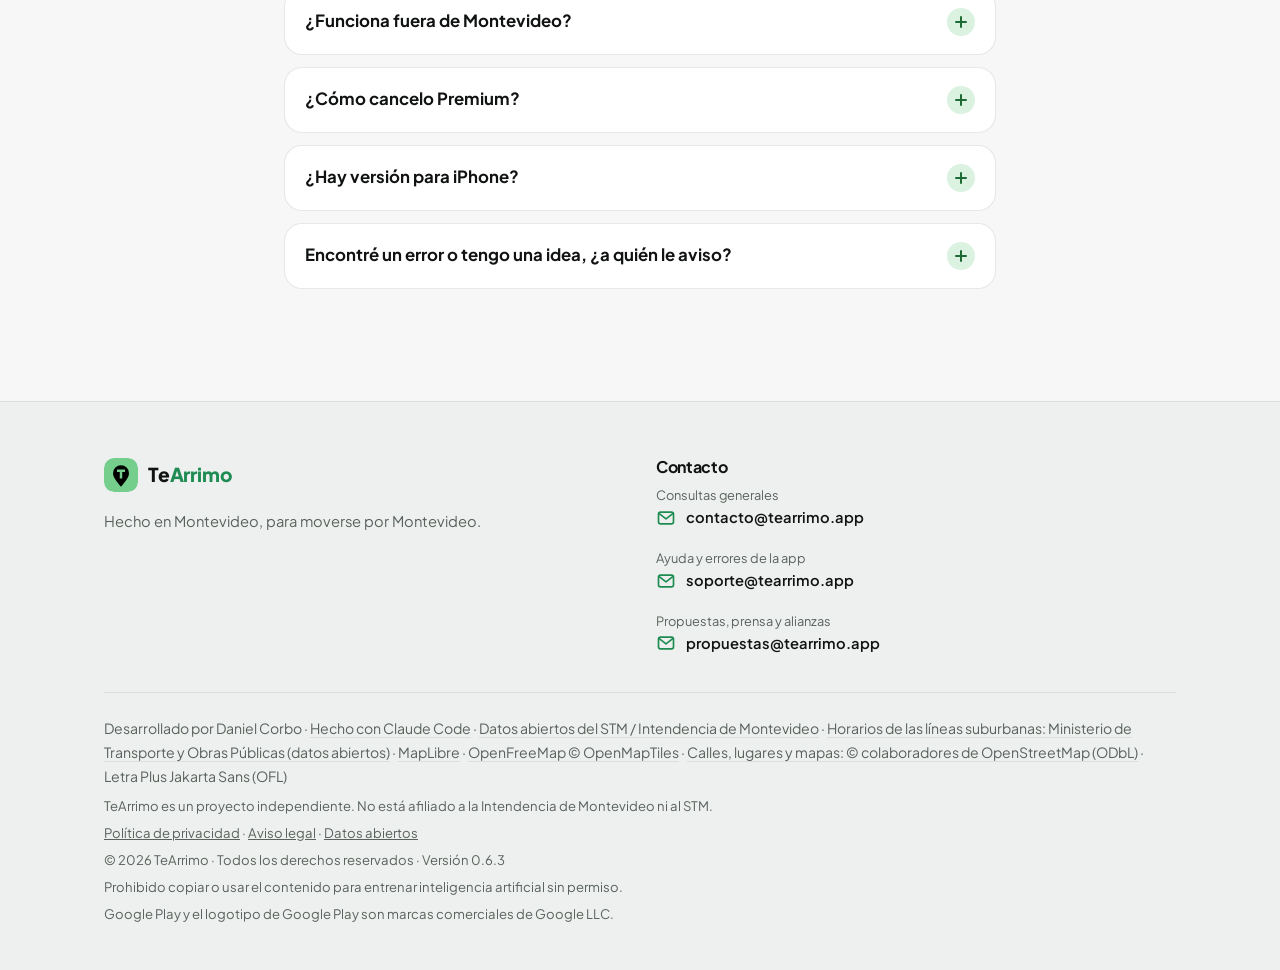
==== commit 609c1ee9: "Merge branch 'privacidad-avisos' into version-0.6.4" ====
--- a/index.html
+++ b/index.html
@@ -101,6 +101,7 @@
   </script>
   <script src="js/plantillas.js" defer></script>
   <script src="js/main.js" defer></script>
+  <script defer src="/_vercel/insights/script.js"></script>
 </head>
 <body>
   <a class="saltar" href="#contenido">Saltar al contenido</a>
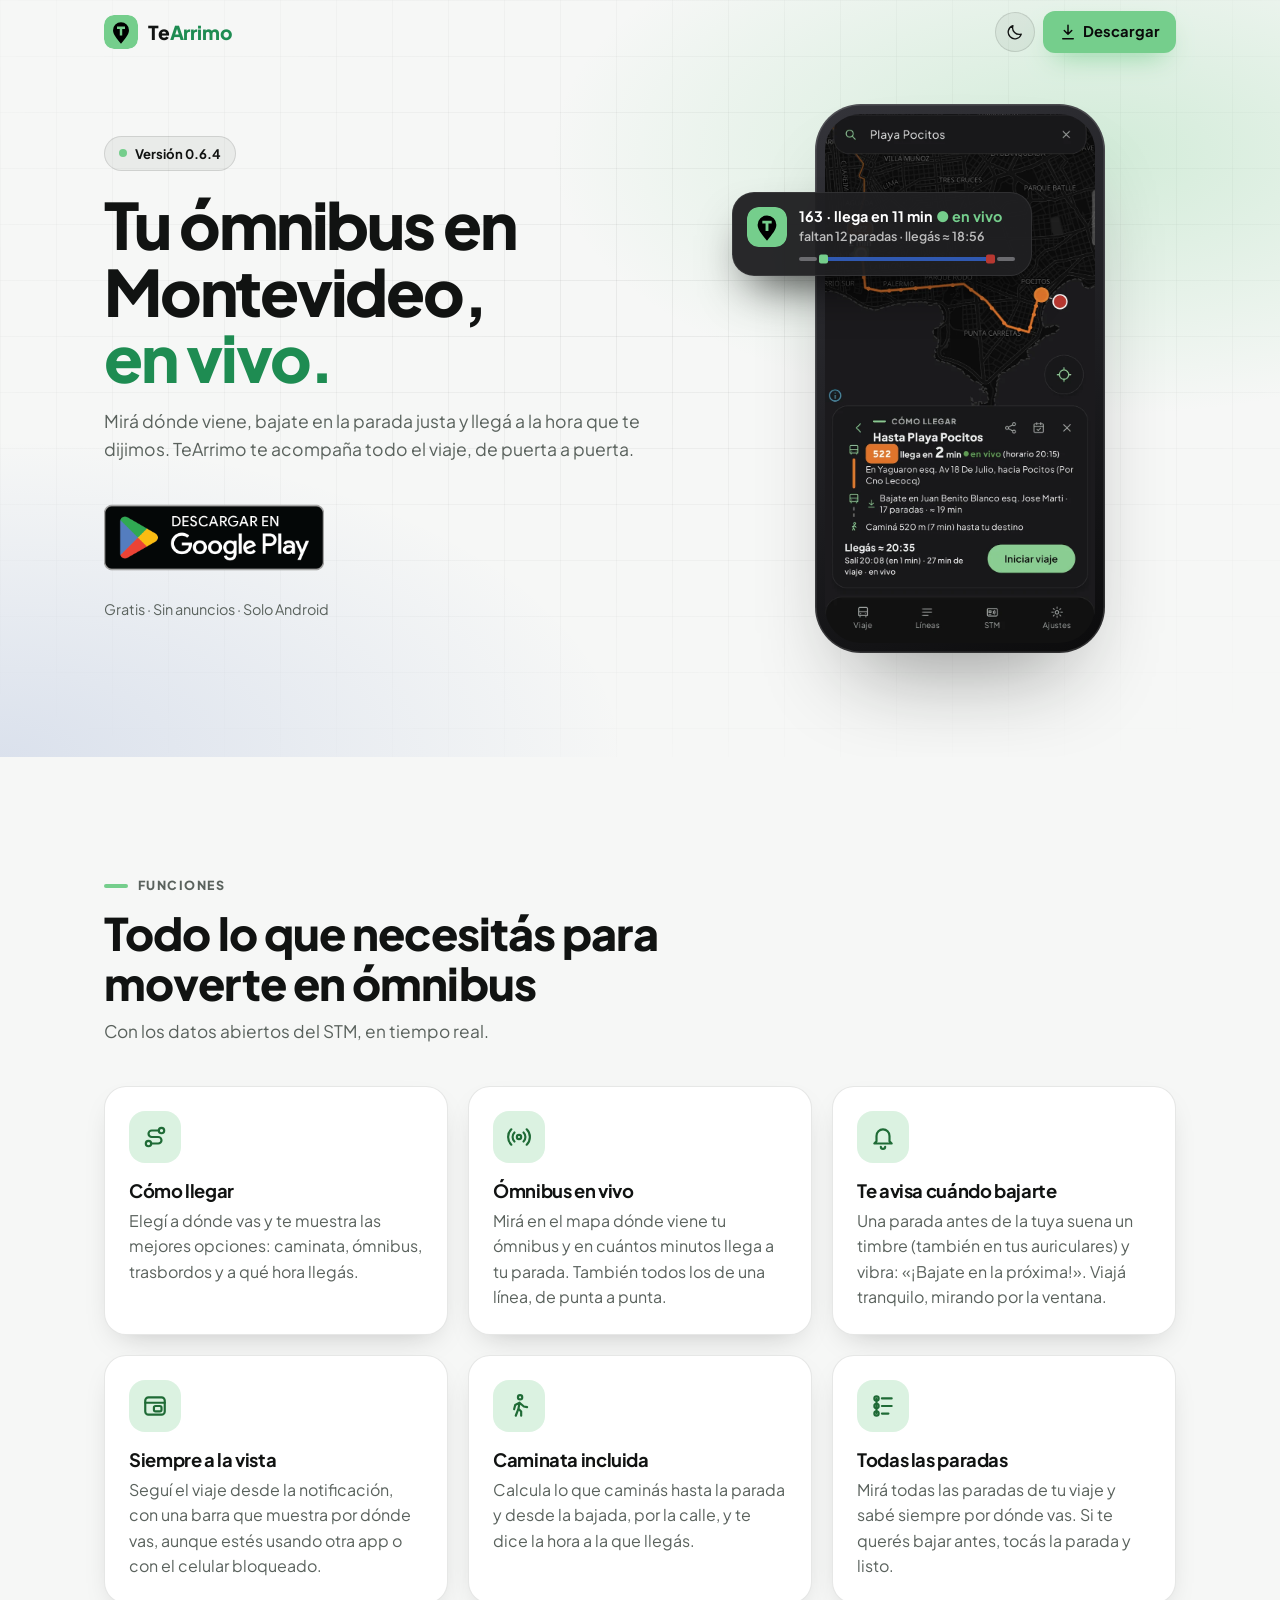
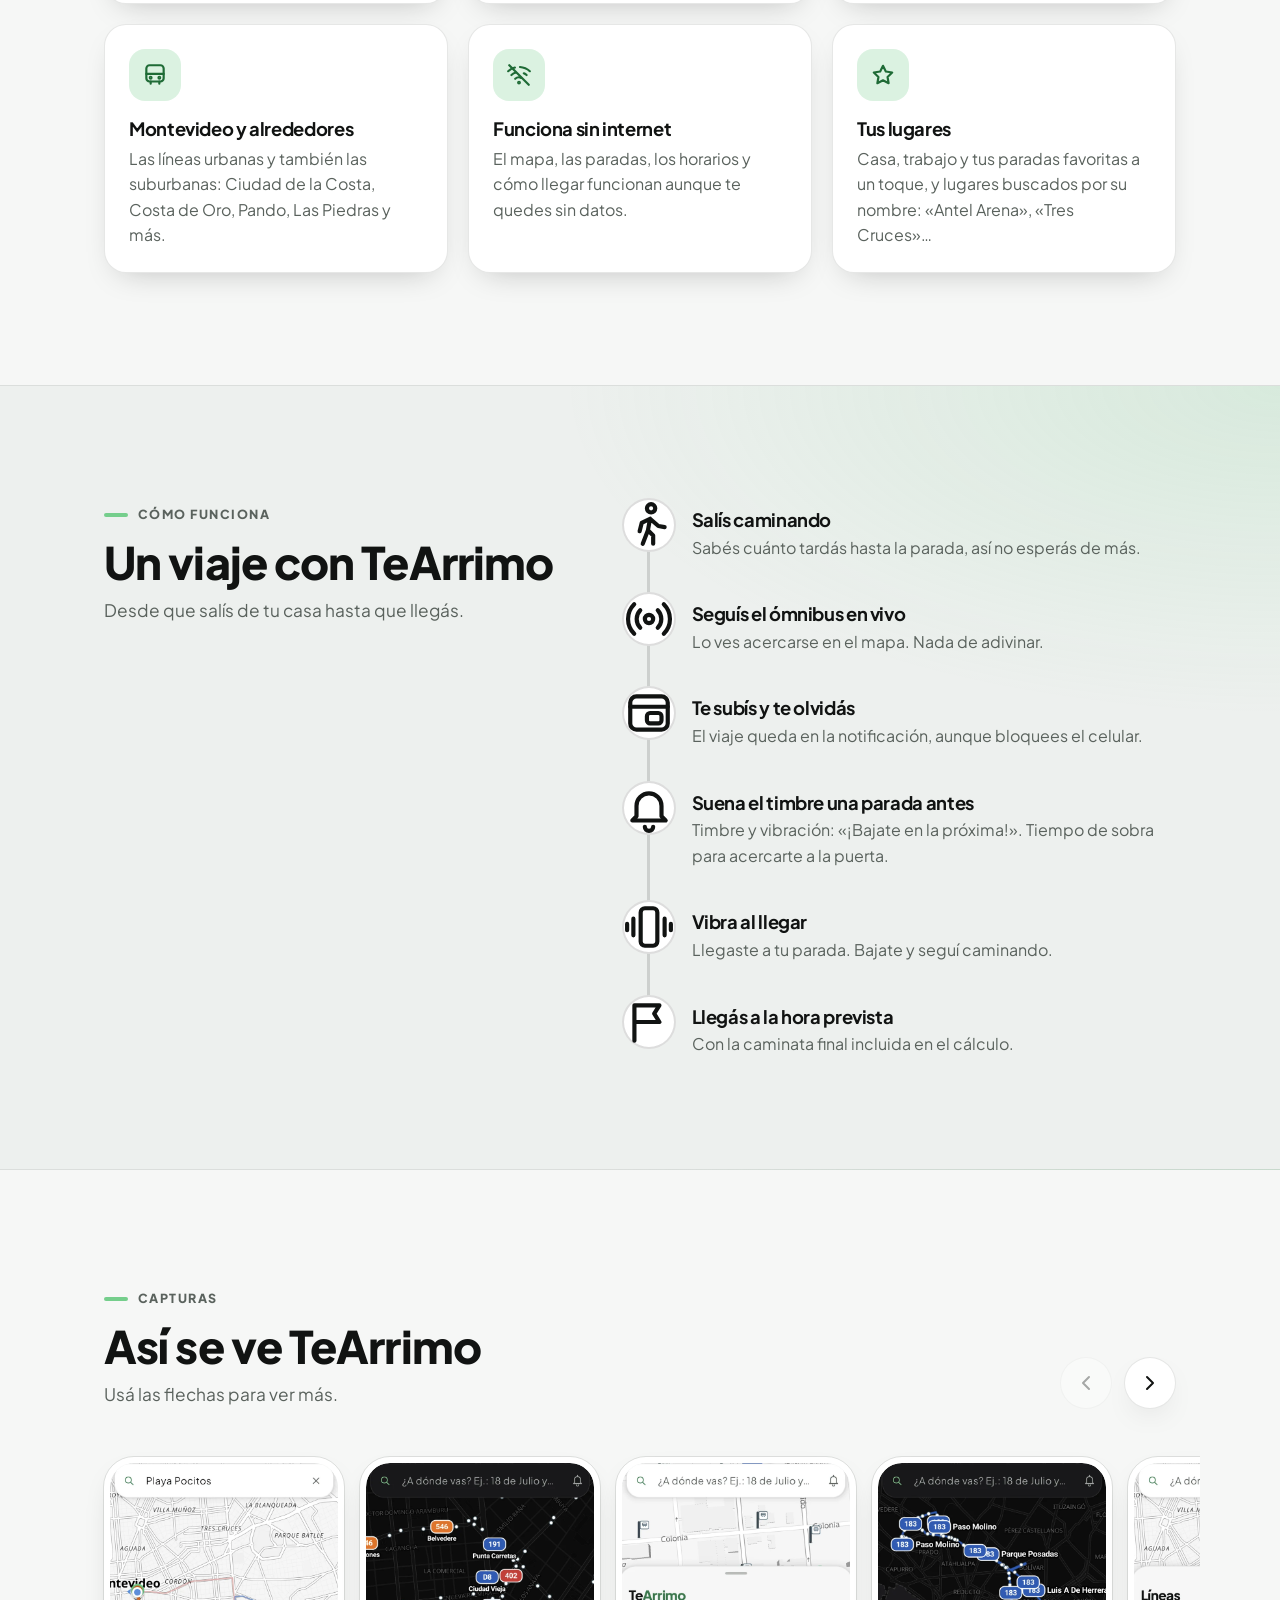
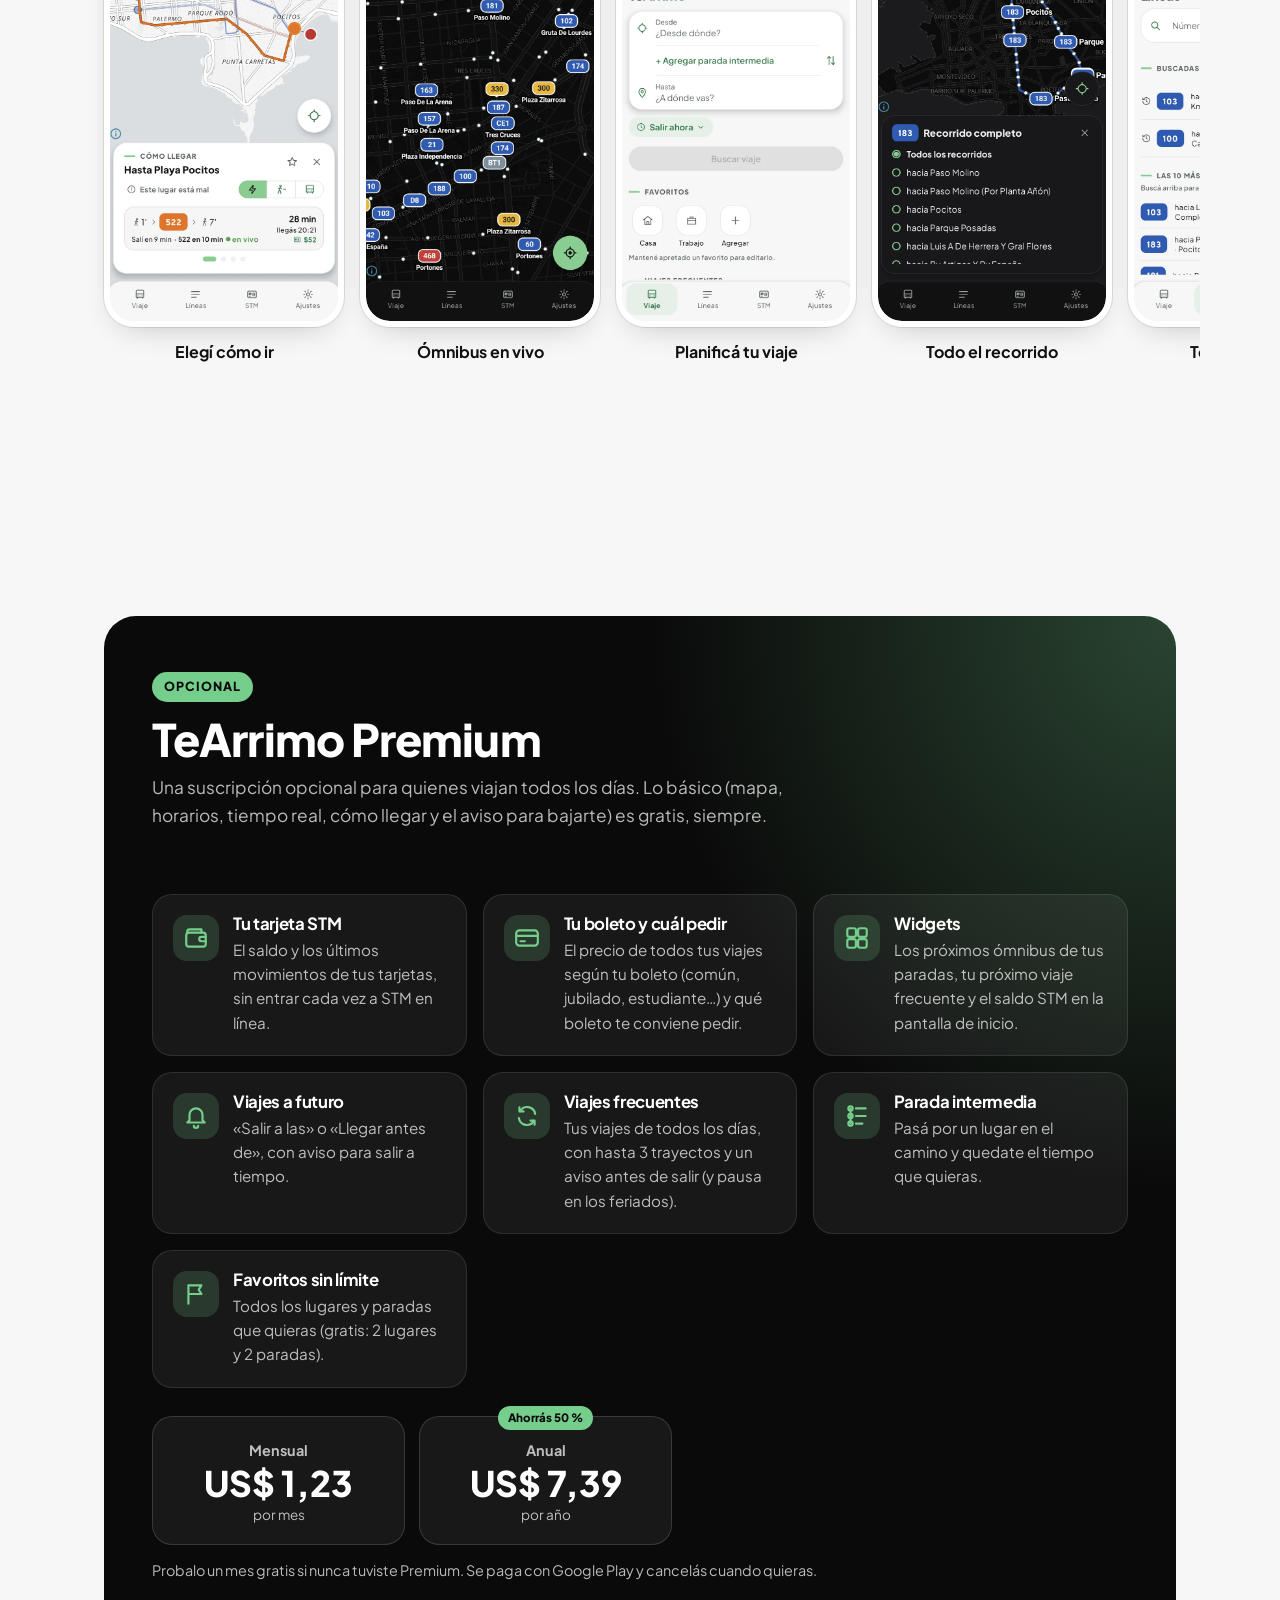
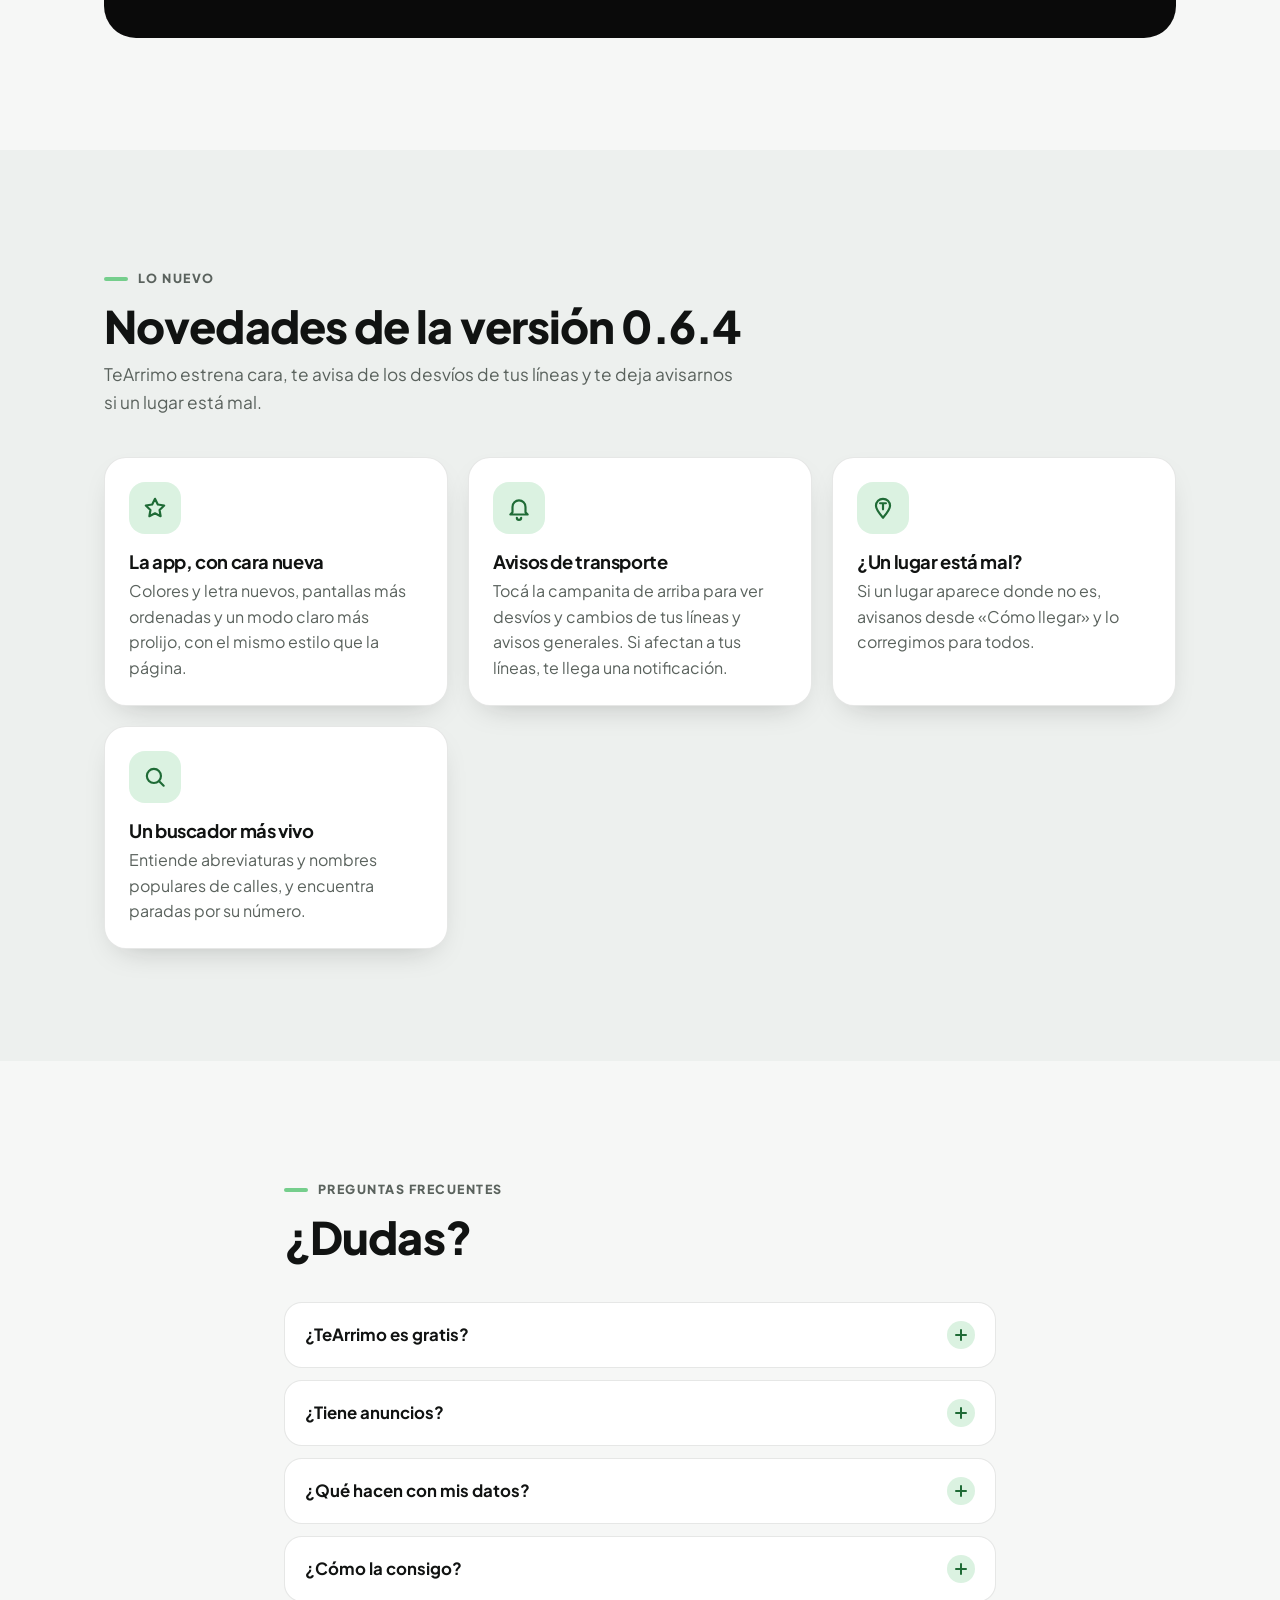
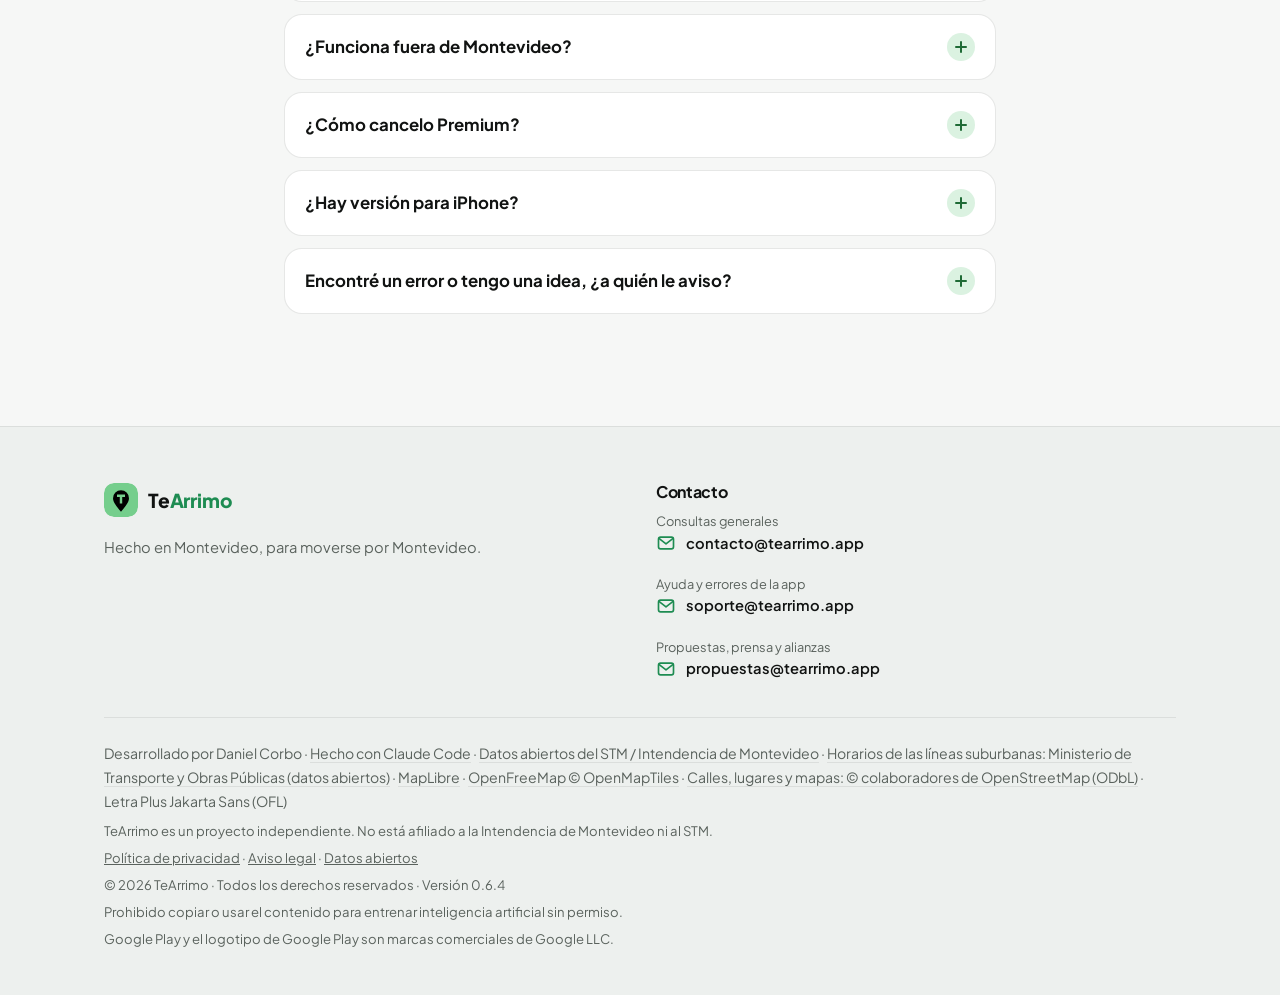
==== commit b6460ca9: "Versión 0.6.4: novedades (cara nueva, avisos de transporte, lugares que están mal, buscador) Co-Auth" ====
--- a/index.html
+++ b/index.html
@@ -32,7 +32,7 @@
     "operatingSystem": "Android",
     "applicationCategory": "TravelApplication",
     "inLanguage": "es",
-    "softwareVersion": "0.6.3",
+    "softwareVersion": "0.6.4",
     "installUrl": "https://play.google.com/store/apps/details?id=app.omniuy",
     "downloadUrl": "https://play.google.com/store/apps/details?id=app.omniuy",
     "offers": {
@@ -131,7 +131,7 @@
     <section class="hero" id="inicio">
       <div class="contenedor hero__in">
         <div class="hero__texto">
-          <span class="chip revelar" data-version>Versión 0.6.3</span>
+          <span class="chip revelar" data-version>Versión 0.6.4</span>
           <!-- Aviso de la próxima versión (config.js › textos.seViene.aviso; vacío = no se ve) -->
           <a class="anuncio revelar" href="#se-viene" data-aviso-se-viene hidden>
             <span data-t="seViene.aviso"></span><span aria-hidden="true">→</span>
@@ -340,15 +340,15 @@
         <div class="cabeza-con-flechas">
           <header class="seccion__cabeza revelar">
             <span class="antetitulo" data-t="novedades.antetitulo">Lo nuevo</span>
-            <h2 data-t="novedades.titulo">Novedades de la versión 0.6.3</h2>
-            <p class="seccion__intro" data-t="novedades.intro">Los ómnibus en vivo ahora avanzan por la calle, ves tu ómnibus en el mapa mientras viajás y el mapa anda más suave.</p>
+            <h2 data-t="novedades.titulo">Novedades de la versión 0.6.4</h2>
+            <p class="seccion__intro" data-t="novedades.intro">TeArrimo estrena cara, te avisa de los desvíos de tus líneas y te deja avisarnos si un lugar está mal.</p>
           </header>
           <div class="flechas" data-flechas-de="lista-novedades" hidden>
             <button type="button" class="flecha" data-desplazar="-1" aria-label="Ver las anteriores"><span data-icono="izquierda"></span></button>
             <button type="button" class="flecha" data-desplazar="1" aria-label="Ver más"><span data-icono="derecha"></span></button>
           </div>
         </div>
-        <div class="grid grid--funciones deslizable" id="lista-novedades" tabindex="0" aria-label="Novedades"><!--auto--><article class="tarjeta revelar" style="--retardo:0ms"><div class="icono"><svg viewBox="0 0 24 24" fill="none" stroke="currentColor" stroke-width="2" stroke-linecap="round" stroke-linejoin="round" aria-hidden="true"><circle cx="12" cy="12" r="2"/><path d="M7.8 7.8a6 6 0 0 0 0 8.4M16.2 7.8a6 6 0 0 1 0 8.4M4.9 4.9a10 10 0 0 0 0 14.2M19.1 4.9a10 10 0 0 1 0 14.2"/></svg></div><h3>Ómnibus que avanzan por la calle</h3><p>Los ómnibus en vivo se mueven suave por su recorrido, en vez de saltar cada tanto. Si preferís, lo apagás en Ajustes.</p></article><article class="tarjeta revelar" style="--retardo:90ms"><div class="icono"><svg viewBox="0 0 24 24" fill="none" stroke="currentColor" stroke-width="2" stroke-linecap="round" stroke-linejoin="round" aria-hidden="true"><rect x="4" y="3" width="16" height="15" rx="3"/><path d="M4 11h16M8 18v2M16 18v2"/><circle cx="8" cy="14.5" r=".8"/><circle cx="16" cy="14.5" r=".8"/></svg></div><h3>Tu ómnibus en el mapa</h3><p>Mientras viajás, en vez del punto azul se ve la chapita de tu línea con borde verde. Al bajarte vuelve el punto.</p></article><article class="tarjeta revelar" style="--retardo:180ms"><div class="icono"><svg viewBox="0 0 24 24" fill="none" stroke="currentColor" stroke-width="2" stroke-linecap="round" stroke-linejoin="round" aria-hidden="true"><circle cx="6" cy="18" r="2.5"/><circle cx="18" cy="6" r="2.5"/><path d="M8.5 18H15a3 3 0 0 0 0-6H9a3 3 0 0 1 0-6h6.5"/></svg></div><h3>Un mapa más fluido</h3><p>El mapa se mueve más suave y gasta menos con la app abierta, y los avisos del viaje se leen mejor.</p></article><article class="tarjeta revelar" style="--retardo:0ms"><div class="icono"><svg viewBox="0 0 24 24" fill="none" stroke="currentColor" stroke-width="2" stroke-linecap="round" stroke-linejoin="round" aria-hidden="true"><rect x="3" y="5" width="18" height="14" rx="2.5"/><path d="M3.5 6.5L12 13l8.5-6.5"/></svg></div><h3>Contanos qué ves</h3><p>¿Encontraste una falla o tenés una idea? Escribinos desde Ajustes, en «¿Viste una falla o tenés una idea?».</p></article><!--/auto--></div>
+        <div class="grid grid--funciones deslizable" id="lista-novedades" tabindex="0" aria-label="Novedades"><!--auto--><article class="tarjeta revelar" style="--retardo:0ms"><div class="icono"><svg viewBox="0 0 24 24" fill="none" stroke="currentColor" stroke-width="2" stroke-linecap="round" stroke-linejoin="round" aria-hidden="true"><path d="M12 3.5l2.6 5.3 5.9.9-4.3 4.1 1 5.8L12 16.9l-5.2 2.7 1-5.8-4.3-4.1 5.9-.9z"/></svg></div><h3>La app, con cara nueva</h3><p>Colores y letra nuevos, pantallas más ordenadas y un modo claro más prolijo, con el mismo estilo que la página.</p></article><article class="tarjeta revelar" style="--retardo:90ms"><div class="icono"><svg viewBox="0 0 24 24" fill="none" stroke="currentColor" stroke-width="2" stroke-linecap="round" stroke-linejoin="round" aria-hidden="true"><path d="M6 16v-5a6 6 0 1 1 12 0v5l2 2H4z"/><path d="M10 21a2 2 0 0 0 4 0"/></svg></div><h3>Avisos de transporte</h3><p>Tocá la campanita de arriba para ver desvíos y cambios de tus líneas y avisos generales. Si afectan a tus líneas, te llega una notificación.</p></article><article class="tarjeta revelar" style="--retardo:180ms"><div class="icono"><svg viewBox="0 0 24 24" fill="none" stroke="currentColor" stroke-width="2" stroke-linecap="round" stroke-linejoin="round" aria-hidden="true"><path d="M12 21c-3.5-4-6.5-7.5-6.5-11a6.5 6.5 0 0 1 13 0c0 3.5-3 7-6.5 11z"/><path d="M9.3 7.6h5.4M12 7.6v5.6"/></svg></div><h3>¿Un lugar está mal?</h3><p>Si un lugar aparece donde no es, avisanos desde «Cómo llegar» y lo corregimos para todos.</p></article><article class="tarjeta revelar" style="--retardo:0ms"><div class="icono"><svg viewBox="0 0 24 24" fill="none" stroke="currentColor" stroke-width="2" stroke-linecap="round" stroke-linejoin="round" aria-hidden="true"><circle cx="11" cy="11" r="6.5"/><path d="M20 20l-4.4-4.4"/></svg></div><h3>Un buscador más vivo</h3><p>Entiende abreviaturas y nombres populares de calles, y encuentra paradas por su número.</p></article><!--/auto--></div>
       </div>
     </section>
 
@@ -382,7 +382,7 @@
         <p class="pie__creditos" data-creditos><!--auto-->Desarrollado por Daniel Corbo · <a href="https://claude.com/claude-code" target="_blank" rel="noopener">Hecho con Claude Code</a> · <a href="https://ckan.montevideo.gub.uy/" target="_blank" rel="noopener">Datos abiertos del STM / Intendencia de Montevideo</a> · <a href="https://catalogodatos.gub.uy/" target="_blank" rel="noopener">Horarios de las líneas suburbanas: Ministerio de Transporte y Obras Públicas (datos abiertos)</a> · <a href="https://maplibre.org/" target="_blank" rel="noopener">MapLibre</a> · <a href="https://openfreemap.org/" target="_blank" rel="noopener">OpenFreeMap © OpenMapTiles</a> · <a href="https://www.openstreetmap.org/copyright" target="_blank" rel="noopener">Calles, lugares y mapas: © colaboradores de OpenStreetMap (ODbL)</a> · Letra Plus Jakarta Sans (OFL)<!--/auto--></p>
         <p data-t="pie.aviso">TeArrimo es un proyecto independiente. No está afiliado a la Intendencia de Montevideo ni al STM.</p>
         <p><a href="/privacidad/">Política de privacidad</a> · <a href="/legal/">Aviso legal</a> · <a href="/datos/">Datos abiertos</a></p>
-        <p>© <span data-anio>2026</span> TeArrimo · Todos los derechos reservados · <span data-version>Versión 0.6.3</span></p>
+        <p>© <span data-anio>2026</span> TeArrimo · Todos los derechos reservados · <span data-version>Versión 0.6.4</span></p>
         <p>Prohibido copiar o usar el contenido para entrenar inteligencia artificial sin permiso.</p>
         <p>Google Play y el logotipo de Google Play son marcas comerciales de Google LLC.</p>
       </div>
